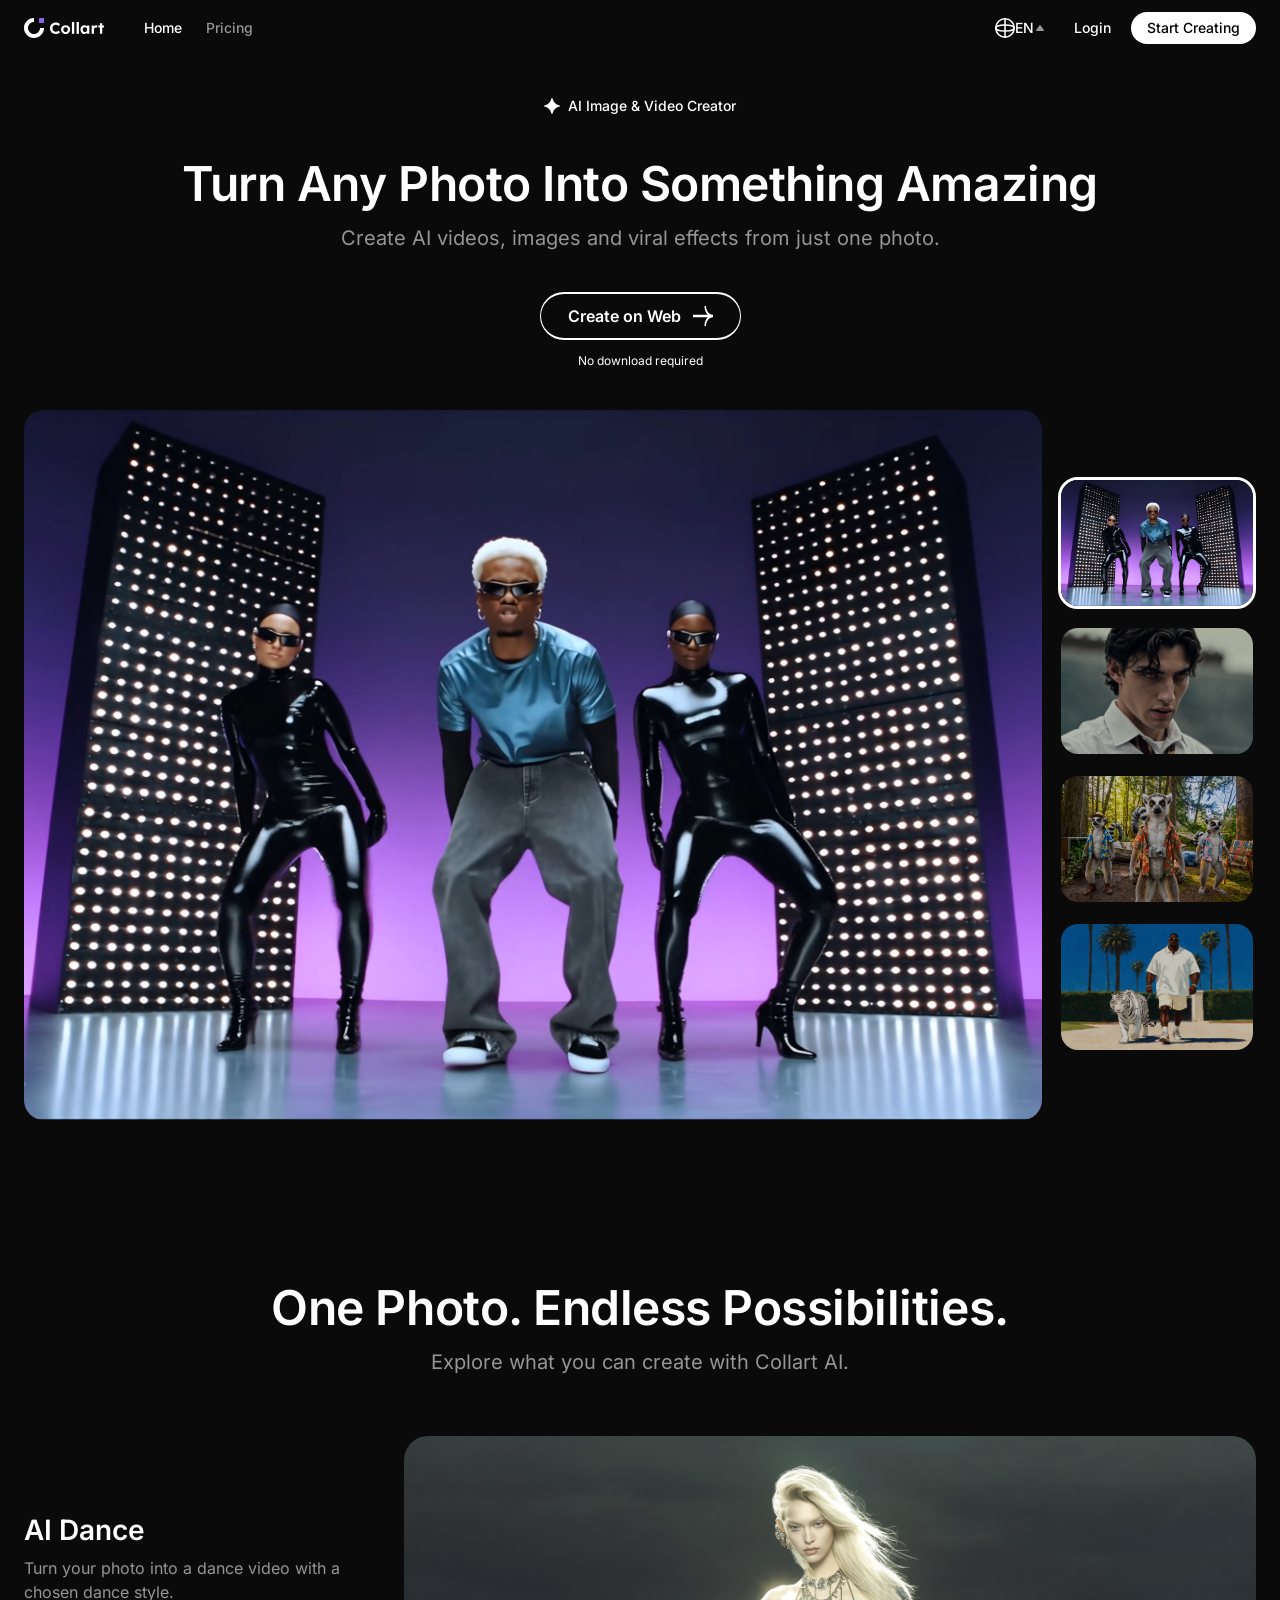
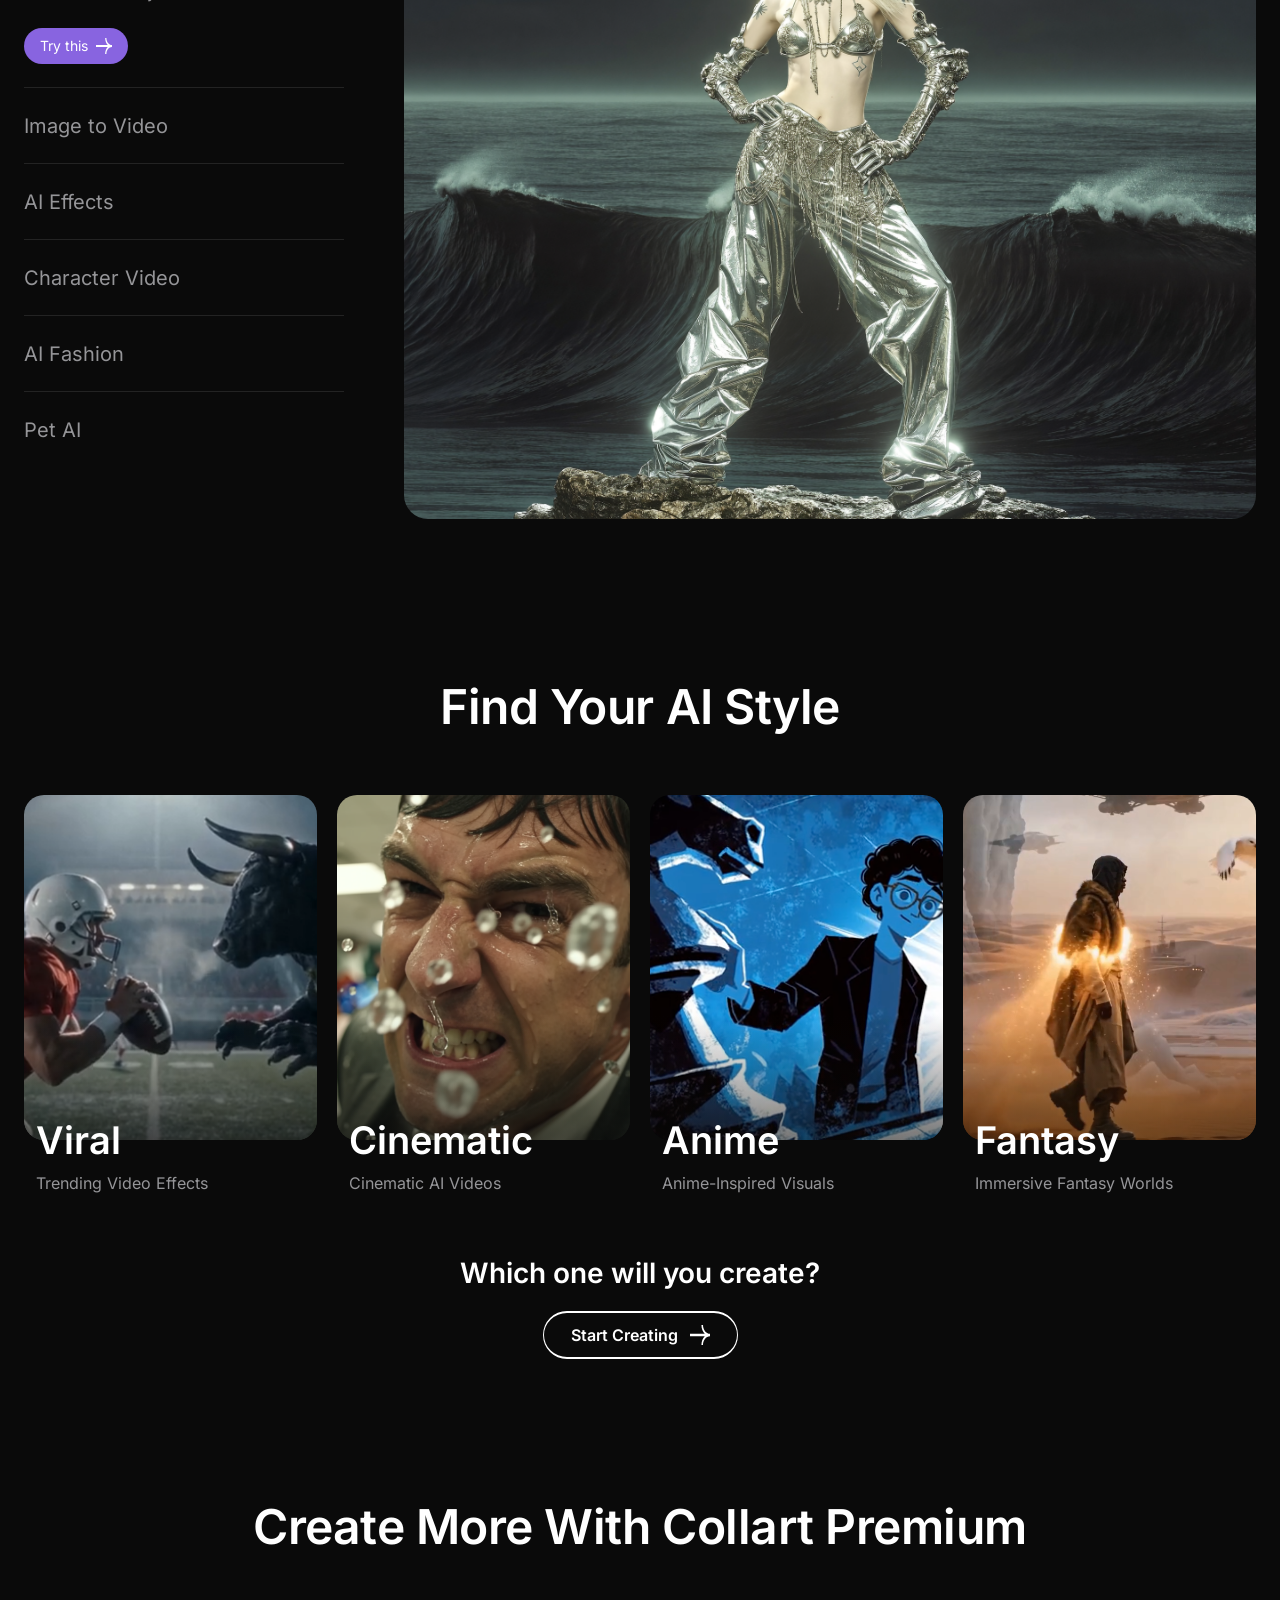
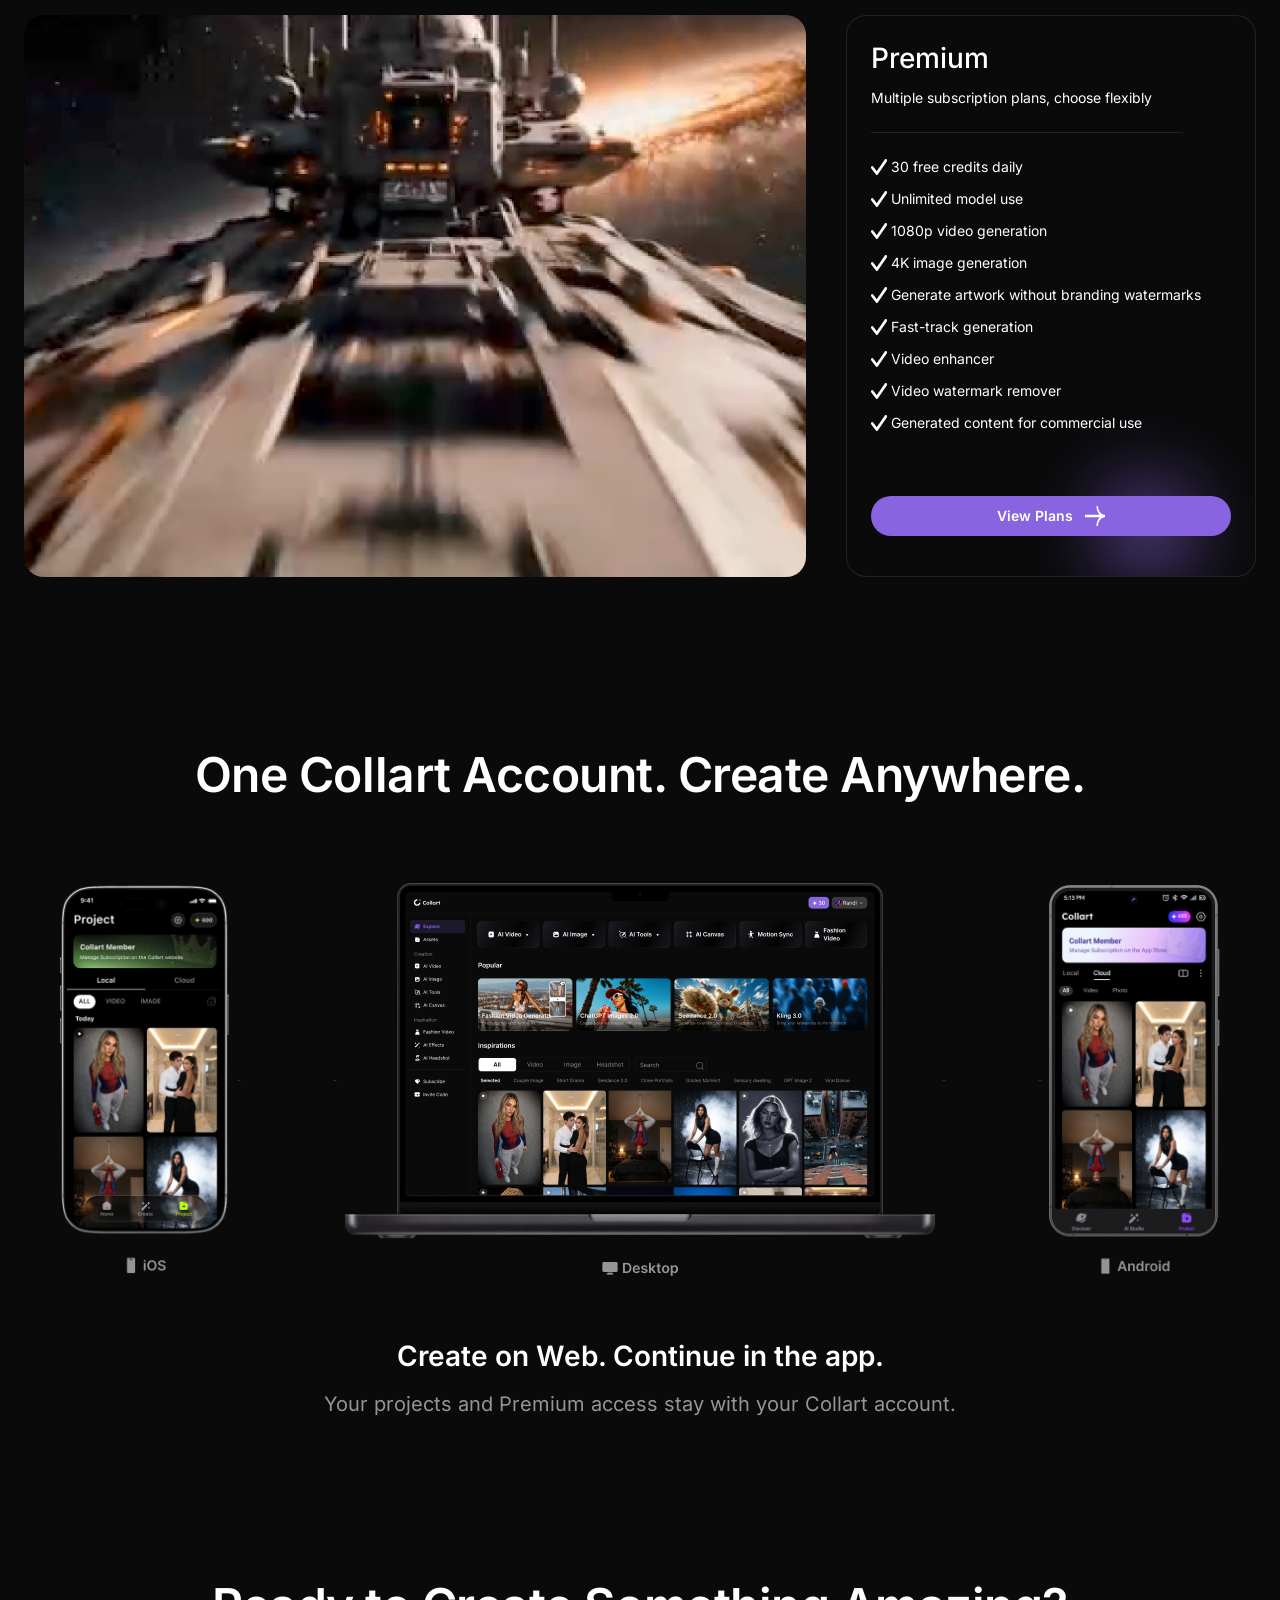
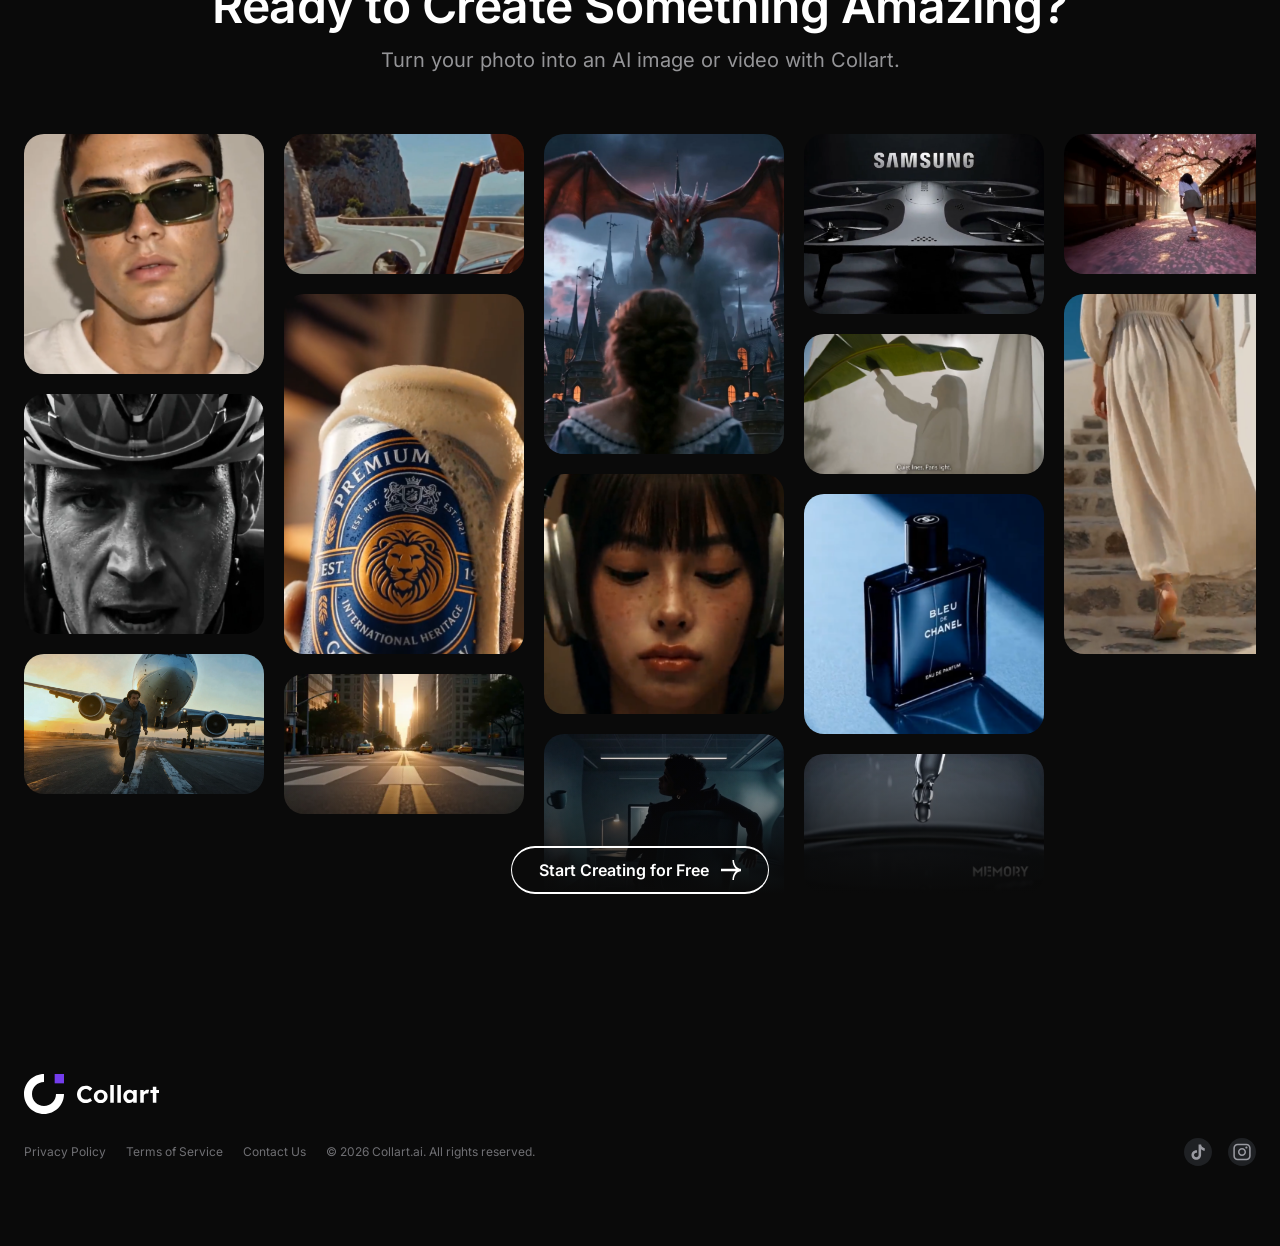
==== index.html @ 0c39f79f "Publish Collart web preview" ====
<!doctype html>
<html lang="en">
  <head>
    <meta charset="UTF-8" />
    <meta name="viewport" content="width=device-width, initial-scale=1.0" />
    <meta
      name="description"
      content="Create AI videos, images and viral effects from one photo with Collart."
    />
    <meta name="theme-color" content="#0a0a0a" />
    <title>Collart — AI Image & Video Creator</title>
    <script type="module" crossorigin src="./assets/index-8DabF6JY.js"></script>
    <link rel="stylesheet" crossorigin href="./assets/index-DCYW55Ms.css">
  </head>
  <body>
    <div id="root"></div>
  </body>
</html>
---- assets/index-DCYW55Ms.css ----
@font-face{font-family:Inter;font-style:normal;font-display:swap;font-weight:400;src:url(./inter-cyrillic-ext-400-normal-BQZuk6qB.woff2)format("woff2"),url(./inter-cyrillic-ext-400-normal-DQukG94-.woff)format("woff");unicode-range:U+460-52F,U+1C80-1C8A,U+20B4,U+2DE0-2DFF,U+A640-A69F,U+FE2E-FE2F}@font-face{font-family:Inter;font-style:normal;font-display:swap;font-weight:400;src:url(./inter-cyrillic-400-normal-obahsSVq.woff2)format("woff2"),url(./inter-cyrillic-400-normal-HOLc17fK.woff)format("woff");unicode-range:U+301,U+400-45F,U+490-491,U+4B0-4B1,U+2116}@font-face{font-family:Inter;font-style:normal;font-display:swap;font-weight:400;src:url(./inter-greek-ext-400-normal-DGGRlc-M.woff2)format("woff2"),url(./inter-greek-ext-400-normal-KugGGMne.woff)format("woff");unicode-range:U+1F??}@font-face{font-family:Inter;font-style:normal;font-display:swap;font-weight:400;src:url(./inter-greek-400-normal-B4URO6DV.woff2)format("woff2"),url(./inter-greek-400-normal-q2sYcFCs.woff)format("woff");unicode-range:U+370-377,U+37A-37F,U+384-38A,U+38C,U+38E-3A1,U+3A3-3FF}@font-face{font-family:Inter;font-style:normal;font-display:swap;font-weight:400;src:url(./inter-vietnamese-400-normal-DMkecbls.woff2)format("woff2"),url(./inter-vietnamese-400-normal-Bbgyi5SW.woff)format("woff");unicode-range:U+102-103,U+110-111,U+128-129,U+168-169,U+1A0-1A1,U+1AF-1B0,U+300-301,U+303-304,U+308-309,U+323,U+329,U+1EA0-1EF9,U+20AB}@font-face{font-family:Inter;font-style:normal;font-display:swap;font-weight:400;src:url(./inter-latin-ext-400-normal-C1nco2VV.woff2)format("woff2"),url(./inter-latin-ext-400-normal-77YHD8bZ.woff)format("woff");unicode-range:U+100-2BA,U+2BD-2C5,U+2C7-2CC,U+2CE-2D7,U+2DD-2FF,U+304,U+308,U+329,U+1D00-1DBF,U+1E00-1E9F,U+1EF2-1EFF,U+2020,U+20A0-20AB,U+20AD-20C0,U+2113,U+2C60-2C7F,U+A720-A7FF}@font-face{font-family:Inter;font-style:normal;font-display:swap;font-weight:400;src:url(./inter-latin-400-normal-C38fXH4l.woff2)format("woff2"),url(./inter-latin-400-normal-CyCys3Eg.woff)format("woff");unicode-range:U+??,U+131,U+152-153,U+2BB-2BC,U+2C6,U+2DA,U+2DC,U+304,U+308,U+329,U+2000-206F,U+20AC,U+2122,U+2191,U+2193,U+2212,U+2215,U+FEFF,U+FFFD}@font-face{font-family:Inter;font-style:normal;font-display:swap;font-weight:500;src:url(./inter-cyrillic-ext-500-normal-B0yAr1jD.woff2)format("woff2"),url(./inter-cyrillic-ext-500-normal-BmqWE9Dz.woff)format("woff");unicode-range:U+460-52F,U+1C80-1C8A,U+20B4,U+2DE0-2DFF,U+A640-A69F,U+FE2E-FE2F}@font-face{font-family:Inter;font-style:normal;font-display:swap;font-weight:500;src:url(./inter-cyrillic-500-normal-BasfLYem.woff2)format("woff2"),url(./inter-cyrillic-500-normal-CxZf_p3X.woff)format("woff");unicode-range:U+301,U+400-45F,U+490-491,U+4B0-4B1,U+2116}@font-face{font-family:Inter;font-style:normal;font-display:swap;font-weight:500;src:url(./inter-greek-ext-500-normal-C4iEst2y.woff2)format("woff2"),url(./inter-greek-ext-500-normal-2j5mBUwD.woff)format("woff");unicode-range:U+1F??}@font-face{font-family:Inter;font-style:normal;font-display:swap;font-weight:500;src:url(./inter-greek-500-normal-BIZE56-Y.woff2)format("woff2"),url(./inter-greek-500-normal-Xzm54t5V.woff)format("woff");unicode-range:U+370-377,U+37A-37F,U+384-38A,U+38C,U+38E-3A1,U+3A3-3FF}@font-face{font-family:Inter;font-style:normal;font-display:swap;font-weight:500;src:url(./inter-vietnamese-500-normal-DOriooB6.woff2)format("woff2"),url(./inter-vietnamese-500-normal-mJboJaSs.woff)format("woff");unicode-range:U+102-103,U+110-111,U+128-129,U+168-169,U+1A0-1A1,U+1AF-1B0,U+300-301,U+303-304,U+308-309,U+323,U+329,U+1EA0-1EF9,U+20AB}@font-face{font-family:Inter;font-style:normal;font-display:swap;font-weight:500;src:url(./inter-latin-ext-500-normal-CV4jyFjo.woff2)format("woff2"),url(./inter-latin-ext-500-normal-BxGbmqWO.woff)format("woff");unicode-range:U+100-2BA,U+2BD-2C5,U+2C7-2CC,U+2CE-2D7,U+2DD-2FF,U+304,U+308,U+329,U+1D00-1DBF,U+1E00-1E9F,U+1EF2-1EFF,U+2020,U+20A0-20AB,U+20AD-20C0,U+2113,U+2C60-2C7F,U+A720-A7FF}@font-face{font-family:Inter;font-style:normal;font-display:swap;font-weight:500;src:url(./inter-latin-500-normal-Cerq10X2.woff2)format("woff2"),url(./inter-latin-500-normal-BL9OpVg8.woff)format("woff");unicode-range:U+??,U+131,U+152-153,U+2BB-2BC,U+2C6,U+2DA,U+2DC,U+304,U+308,U+329,U+2000-206F,U+20AC,U+2122,U+2191,U+2193,U+2212,U+2215,U+FEFF,U+FFFD}@font-face{font-family:Inter;font-style:normal;font-display:swap;font-weight:600;src:url(./inter-cyrillic-ext-600-normal-Dfes3d0z.woff2)format("woff2"),url(./inter-cyrillic-ext-600-normal-Bcila6Z-.woff)format("woff");unicode-range:U+460-52F,U+1C80-1C8A,U+20B4,U+2DE0-2DFF,U+A640-A69F,U+FE2E-FE2F}@font-face{font-family:Inter;font-style:normal;font-display:swap;font-weight:600;src:url(./inter-cyrillic-600-normal-CWCymEST.woff2)format("woff2"),url(./inter-cyrillic-600-normal-4D_pXhcN.woff)format("woff");unicode-range:U+301,U+400-45F,U+490-491,U+4B0-4B1,U+2116}@font-face{font-family:Inter;font-style:normal;font-display:swap;font-weight:600;src:url(./inter-greek-ext-600-normal-DRtmH8MT.woff2)format("woff2"),url(./inter-greek-ext-600-normal-B8X0CLgF.woff)format("woff");unicode-range:U+1F??}@font-face{font-family:Inter;font-style:normal;font-display:swap;font-weight:600;src:url(./inter-greek-600-normal-plRanbMR.woff2)format("woff2"),url(./inter-greek-600-normal-BZpKdvQh.woff)format("woff");unicode-range:U+370-377,U+37A-37F,U+384-38A,U+38C,U+38E-3A1,U+3A3-3FF}@font-face{font-family:Inter;font-style:normal;font-display:swap;font-weight:600;src:url(./inter-vietnamese-600-normal-Cc8MFFhd.woff2)format("woff2"),url(./inter-vietnamese-600-normal-BuLX-rYi.woff)format("woff");unicode-range:U+102-103,U+110-111,U+128-129,U+168-169,U+1A0-1A1,U+1AF-1B0,U+300-301,U+303-304,U+308-309,U+323,U+329,U+1EA0-1EF9,U+20AB}@font-face{font-family:Inter;font-style:normal;font-display:swap;font-weight:600;src:url(./inter-latin-ext-600-normal-D2bJ5OIk.woff2)format("woff2"),url(./inter-latin-ext-600-normal-CIVaiw4L.woff)format("woff");unicode-range:U+100-2BA,U+2BD-2C5,U+2C7-2CC,U+2CE-2D7,U+2DD-2FF,U+304,U+308,U+329,U+1D00-1DBF,U+1E00-1E9F,U+1EF2-1EFF,U+2020,U+20A0-20AB,U+20AD-20C0,U+2113,U+2C60-2C7F,U+A720-A7FF}@font-face{font-family:Inter;font-style:normal;font-display:swap;font-weight:600;src:url(./inter-latin-600-normal-LgqL8muc.woff2)format("woff2"),url(./inter-latin-600-normal-CiBQ2DWP.woff)format("woff");unicode-range:U+??,U+131,U+152-153,U+2BB-2BC,U+2C6,U+2DA,U+2DC,U+304,U+308,U+329,U+2000-206F,U+20AC,U+2122,U+2191,U+2193,U+2212,U+2215,U+FEFF,U+FFFD}:root{--lightningcss-light: ;--lightningcss-dark:initial;color-scheme:dark;font-synthesis:none;text-rendering:optimizelegibility;--page:#0a0a0a;--surface:#111214;--surface-raised:#1a1c1f;--text:#fff;--text-secondary:#f2f2f799;--text-tertiary:#ebebf54d;--separator:#ffffff1a;--brand:#8864e0;--content-wide:1280px;--content-copy:1120px;font-family:Inter,-apple-system,BlinkMacSystemFont,Segoe UI,sans-serif}*{box-sizing:border-box}html{scroll-behavior:smooth;background:var(--page)}body{background:var(--page);min-width:320px;min-height:100vh;color:var(--text);margin:0}button,a{font:inherit}button{color:inherit}a{color:inherit;text-decoration:none}img{max-width:100%;display:block}a:focus-visible,button:focus-visible{outline-offset:3px;outline:2px solid #bda9ff}.page-shell{background:var(--page);width:100%;overflow:hidden}.content-wide{width:min(var(--content-wide), calc(100% - 48px));margin-inline:auto}.site-header{z-index:20;background:var(--page);height:56px;position:relative}.site-header__inner{justify-content:space-between;align-items:center;width:min(1440px,100%);height:56px;margin-inline:auto;padding:0 24px;display:flex}.site-header__left,.site-header__actions,.desktop-nav,.brand,.language-button{align-items:center;display:flex}.site-header__left{gap:40px}.brand--header{gap:6px;width:80px;height:20px}.brand--header img:last-child{flex:0 0 54px}.desktop-nav{gap:24px}.desktop-nav a,.site-header__actions a,.language-button{font-size:14px;font-weight:500;line-height:20px}.desktop-nav a:not([aria-current=page]){color:var(--text-secondary)}.desktop-nav a,.login-link,.language-button{transition:color .16s}.desktop-nav a:hover,.login-link:hover,.language-button:hover{color:#c9baff}.site-header__actions{gap:20px;height:32px}.language-button{cursor:pointer;background:0 0;border:0;gap:0;min-width:59px;height:20px;padding:0}.language-button img:first-child{margin-right:0}.language-button img:last-child{object-fit:contain;width:8px;height:8px;margin-left:2px}.header-cta{color:#000;background:#fff;border-radius:999px;height:32px;padding:6px 16px;transition:transform .16s,background .16s}.header-cta:hover{background:#eee9ff;transform:translateY(-1px)}.menu-button,.mobile-nav{display:none}.hero-copy{width:min(var(--content-copy), calc(100% - 48px));text-align:center;flex-direction:column;align-items:center;min-height:274px;margin:40px auto 0;display:flex}.eyebrow{align-items:center;gap:8px;height:20px;margin:0;font-size:14px;font-weight:500;line-height:20px;display:flex}.hero-copy__heading{margin-top:40px}.hero-copy h1,.section-heading h2,.style-section>h2{letter-spacing:-.48px;margin:0;font-size:48px;font-weight:600;line-height:56px}.hero-copy__heading>p,.section-heading>p,.device-copy>p{color:var(--text-secondary);margin:12px 0 0;font-size:20px;font-weight:400;line-height:28px}.hero-copy>.cta{margin-top:40px}.no-download{color:var(--text);margin:12px 0 0;font-size:12px;line-height:18px}.cta{border:2px solid #fff;border-width:2px .5px;border-radius:999px;justify-content:center;align-items:center;gap:12px;min-height:48px;padding:10px 27px;font-size:16px;font-weight:600;line-height:24px;transition:background .16s,color .16s,transform .16s;display:inline-flex}.cta img{width:20px;height:20px;transform:rotate(180deg)}.cta:hover{color:#0a0a0a;background:#fff;transform:translateY(-1px)}.cta:hover img{filter:invert()}.cta--filled{background:var(--brand);border:0;width:100%;min-height:40px;padding:8px 16px;font-size:14px;line-height:20px}.cta--filled:hover{color:#fff;background:#9a7aeb}.cta--filled:hover img{filter:none}.hero-gallery-wrap{margin-top:40px}.hero-gallery{grid-template-columns:minmax(0,1066px) 198px;align-items:center;gap:16px;width:100%;height:710px;display:grid}.hero-gallery__main{background:var(--surface);border-radius:20px;height:710px;overflow:hidden}.hero-gallery__main img,.hero-gallery__thumbs img,.feature-showcase__media img,.style-card>img,.premium-media img,.creation-gallery__item{object-fit:cover;width:100%;height:100%}.hero-gallery__main img{animation:.32s media-fade}@keyframes media-fade{0%{opacity:.55;transform:scale(1.01)}to{opacity:1;transform:scale(1)}}.hero-gallery__thumbs{grid-template-rows:repeat(4,132px);gap:16px;height:576px;display:grid}.hero-gallery__thumbs button{cursor:pointer;opacity:.78;background:0 0;border:3px solid #0000;border-radius:20px;width:198px;height:132px;padding:0;transition:opacity .16s,border-color .16s,transform .16s;overflow:hidden}.hero-gallery__thumbs button:hover,.hero-gallery__thumbs button.is-selected{opacity:1}.hero-gallery__thumbs button.is-selected{border-color:#fff}.section-heading{width:min(var(--content-copy), calc(100% - 48px));text-align:center;margin-inline:auto}.possibilities>.section-heading{margin-top:160px}.feature-showcase{grid-template-columns:320px minmax(0,900px);align-items:center;gap:60px;height:683px;margin-top:60px;display:grid}.feature-showcase__nav{flex-direction:column;height:532px;display:flex}.feature-item{border-bottom:1px solid var(--separator);min-height:76px;padding:24px 0}.feature-item:first-child{padding-top:0}.feature-item:last-child{border-bottom:0}.feature-item>button,.feature-item__expanded>button{width:100%;color:var(--text-secondary);text-align:left;cursor:pointer;background:0 0;border:0;padding:0;font-size:20px;font-weight:400;line-height:28px}.feature-item--active{min-height:176px;padding-bottom:24px}.feature-item__expanded>button{color:var(--text);font-size:28px;font-weight:600;line-height:36px}.feature-item__expanded p{max-width:320px;color:var(--text-secondary);margin:8px 0 0;font-size:16px;line-height:24px}.try-button{background:var(--brand);border-radius:999px;align-items:center;gap:8px;width:fit-content;height:36px;margin-top:24px;padding:8px 16px;font-size:14px;line-height:20px;transition:background .16s,transform .16s;display:flex}.try-button:hover{background:#9a7aeb;transform:translateY(-1px)}.try-button img{width:16px;height:16px;transform:rotate(180deg)}.feature-showcase__media{background:var(--surface);border-radius:24px;width:100%;height:683px;overflow:hidden}.style-section{min-height:680px;margin-top:160px}.style-section>h2{text-align:center;height:56px}.style-grid{grid-template-columns:repeat(4,minmax(0,1fr));gap:20px;margin-top:60px;display:grid}.style-card{height:400px;margin:0;position:relative}.style-card>img{border-radius:20px;height:345px}.style-card:after{content:"";pointer-events:none;background:linear-gradient(#0000,#0a0a0a8c);border-radius:0 0 20px 20px;position:absolute;inset:220px 0 55px}.style-card__copy{z-index:1;height:78px;padding:0 12px;position:absolute;top:322px;left:0;right:0}.style-card h3{margin:0;font-size:38px;font-weight:600;line-height:46px}.style-card p{color:var(--text-secondary);margin:8px 0 0;font-size:16px;line-height:24px}.style-cta{flex-direction:column;align-items:center;height:104px;margin-top:60px;display:flex}.style-cta h3,.device-copy h3{margin:0;font-size:28px;font-weight:600;line-height:36px}.style-cta .cta{margin-top:20px}.premium-section>.section-heading{margin-top:140px}.premium-layout{grid-template-columns:minmax(0,830px) 410px;gap:40px;height:562px;margin-top:60px;display:grid}.premium-media{background:var(--surface);border-radius:20px;height:562px;overflow:hidden}.plan-card{border:.5px solid var(--separator);background:var(--page);border-radius:20px;flex-direction:column;justify-content:space-between;height:562px;padding:24px 24px 40px;display:flex;position:relative;overflow:hidden}.plan-card__content,.plan-card>.cta{z-index:1;position:relative}.plan-card__glow{object-fit:contain;opacity:.9;width:245px;height:245px;position:absolute;bottom:-75px;right:-15px}.plan-card h3{margin:0;font-size:28px;font-weight:500;line-height:36px}.plan-card p{margin:12px 0 0;font-size:14px;line-height:20px}.plan-card__divider{width:312px;height:1px;margin:24px 0}.plan-card ul{gap:12px;margin:0;padding:0;list-style:none;display:grid}.plan-card li{align-items:center;gap:4px;font-size:14px;line-height:20px;display:flex}.plan-card li img{flex:none;width:16px;height:16px}.device-section>.section-heading{margin-top:170px}.device-row{grid-template-columns:169px 116px 590px 114px 171px;align-items:center;width:1160px;height:395px;margin:80px auto 0;display:grid}.device{object-fit:contain;height:395px}.device--phone{width:171px}.device--desktop{width:590px}.device-link{justify-self:center;width:100px;height:1px}.device-copy{width:min(var(--content-copy), calc(100% - 48px));text-align:center;height:80px;margin:60px auto 0}.device-copy>p{margin-top:16px}.creation-section>.section-heading{margin-top:160px}.creation-gallery{grid-template-columns:repeat(5,240px);gap:20px;height:780px;margin-top:60px;display:grid;position:relative;overflow:hidden}.creation-gallery__column{flex-direction:column;gap:20px;display:flex}.creation-gallery__item{background:var(--surface);border-radius:20px;flex:none}.creation-gallery__fade{z-index:1;background:linear-gradient(to bottom, #0a0a0a00, var(--page) 87%);pointer-events:none;height:160px;position:absolute;inset:auto 0 0}.creation-gallery__cta{z-index:2;position:absolute;bottom:20px;left:50%;transform:translate(-50%)}.creation-gallery__cta .cta{white-space:nowrap}.site-footer{flex-direction:column;gap:24px;min-height:92px;margin-top:160px;margin-bottom:80px;display:flex}.brand--footer{gap:12.5px;width:135px;height:40px}.site-footer__bottom,.site-footer__links,.site-footer__socials{align-items:center;display:flex}.site-footer__bottom{justify-content:space-between;min-height:28px}.site-footer__links{color:#ebebf573;gap:20px;font-size:12px;line-height:16px}.site-footer__links a:hover{color:var(--text)}.site-footer__socials{gap:16px}.site-footer__socials a{border-radius:50%;width:28px;height:28px;transition:transform .16s}.site-footer__socials a:hover{transform:translateY(-2px)}@media (width<=1180px){.hero-copy h1,.section-heading h2,.style-section>h2{font-size:clamp(36px,4.2vw,48px);line-height:1.15}.hero-gallery{grid-template-columns:minmax(0,1fr) 160px;height:auto}.hero-gallery__main{aspect-ratio:1.5;height:auto}.hero-gallery__thumbs{grid-template-rows:repeat(4,auto);height:auto}.hero-gallery__thumbs button{aspect-ratio:1.5;border-radius:14px;width:100%;height:auto}.feature-showcase{grid-template-columns:280px minmax(0,1fr);gap:36px;height:auto}.feature-showcase__media{aspect-ratio:1.318;height:auto}.premium-layout{grid-template-columns:minmax(0,1.6fr) minmax(340px,.8fr);gap:24px;height:auto}.premium-media,.plan-card{height:562px}.device-row{grid-template-columns:145px 70px minmax(420px,1fr) 70px 147px;width:min(1000px,100% - 48px);height:auto}.device{width:100%;height:auto}.creation-gallery{grid-template-columns:repeat(5,minmax(0,1fr));gap:14px;height:min(68vw,780px)}.creation-gallery__column{gap:14px}.creation-gallery__item{aspect-ratio:1;border-radius:14px;height:auto!important}}@media (width<=760px){.content-wide,.section-heading,.hero-copy,.device-copy{width:min(100% - 32px,560px)}.site-header__inner{padding:0 16px}.desktop-nav,.site-header__actions{display:none}.menu-button{border:1px solid var(--separator);cursor:pointer;background:0 0;border-radius:999px;height:32px;padding:6px 12px;font-size:13px;display:block}.mobile-nav{z-index:10;border:1px solid var(--separator);opacity:0;pointer-events:none;background:#1a1c1ffa;border-radius:16px;gap:4px;padding:12px;transition:opacity .16s,transform .16s;display:grid;position:absolute;top:56px;left:12px;right:12px;transform:translateY(-12px)}.mobile-nav--open{opacity:1;pointer-events:auto;transform:translateY(0)}.mobile-nav a{border-radius:10px;padding:12px}.mobile-nav a:hover{background:#8864e02e}.hero-copy{min-height:auto;margin-top:48px}.hero-copy__heading{margin-top:28px}.hero-copy h1,.section-heading h2,.style-section>h2{letter-spacing:-.36px;font-size:36px;line-height:42px}.hero-copy__heading>p,.section-heading>p,.device-copy>p{font-size:17px;line-height:26px}.hero-copy>.cta{margin-top:28px}.hero-gallery-wrap{margin-top:40px}.hero-gallery{display:block}.hero-gallery__main{aspect-ratio:1;border-radius:16px}.hero-gallery__thumbs{grid-template-columns:repeat(4,1fr);gap:8px;margin-top:12px;display:grid}.hero-gallery__thumbs button{border-width:2px;border-radius:10px}.possibilities>.section-heading,.style-section,.premium-section>.section-heading,.device-section>.section-heading,.creation-section>.section-heading,.site-footer{margin-top:104px}.feature-showcase{flex-direction:column-reverse;gap:28px;margin-top:44px;display:flex}.feature-showcase__media{border-radius:18px;width:100%}.feature-showcase__nav{width:100%;height:auto}.feature-item,.feature-item--active,.style-section{min-height:auto}.style-section>h2{height:auto}.style-grid{grid-template-columns:repeat(2,minmax(0,1fr));gap:16px;margin-top:44px}.style-card{height:300px}.style-card>img{border-radius:16px;height:250px}.style-card:after{inset:145px 0 50px}.style-card__copy{height:78px;padding:0 8px;top:222px}.style-card h3{font-size:25px;line-height:34px}.style-card p{margin-top:2px;font-size:13px;line-height:18px}.style-cta{height:auto;margin-top:48px}.style-cta h3,.device-copy h3{text-align:center;font-size:24px;line-height:32px}.premium-layout{flex-direction:column;height:auto;margin-top:44px;display:flex}.premium-media{aspect-ratio:1.48;border-radius:16px;height:auto}.plan-card{width:100%;height:auto;min-height:562px}.device-row{grid-template-columns:1fr 1.5fr 1fr;align-items:end;gap:14px;width:min(100% - 32px,560px);margin-top:48px;display:grid}.device-link{display:none}.device-copy{height:auto;margin-top:48px}.creation-gallery{grid-template-columns:repeat(2,minmax(0,1fr));gap:10px;height:740px;margin-top:44px}.creation-gallery__column{display:contents}.creation-gallery__item{aspect-ratio:auto;border-radius:12px;height:180px!important}.creation-gallery__item:nth-of-type(3n+2){height:250px!important}.creation-gallery__fade{height:190px}.site-footer{gap:28px;margin-bottom:40px}.site-footer__bottom{align-items:flex-start;gap:28px}.site-footer__links{flex-wrap:wrap;gap:12px 18px}}@media (width<=460px){.hero-copy h1,.section-heading h2,.style-section>h2{font-size:32px;line-height:38px}.style-grid{grid-template-columns:1fr}.style-card{height:400px}.style-card>img{height:345px}.style-card:after{inset:220px 0 55px}.style-card__copy{top:322px}.style-card h3{font-size:34px;line-height:42px}.style-card p{font-size:15px;line-height:22px}.device-row{grid-template-columns:1fr;justify-items:center;gap:28px}.device--phone{width:171px}.device--desktop{grid-row:1;width:min(100%,590px)}.site-footer__bottom{flex-direction:column}}@media (prefers-reduced-motion:reduce){html{scroll-behavior:auto}*,:before,:after{transition-duration:.01ms!important;animation-duration:.01ms!important;animation-iteration-count:1!important}}
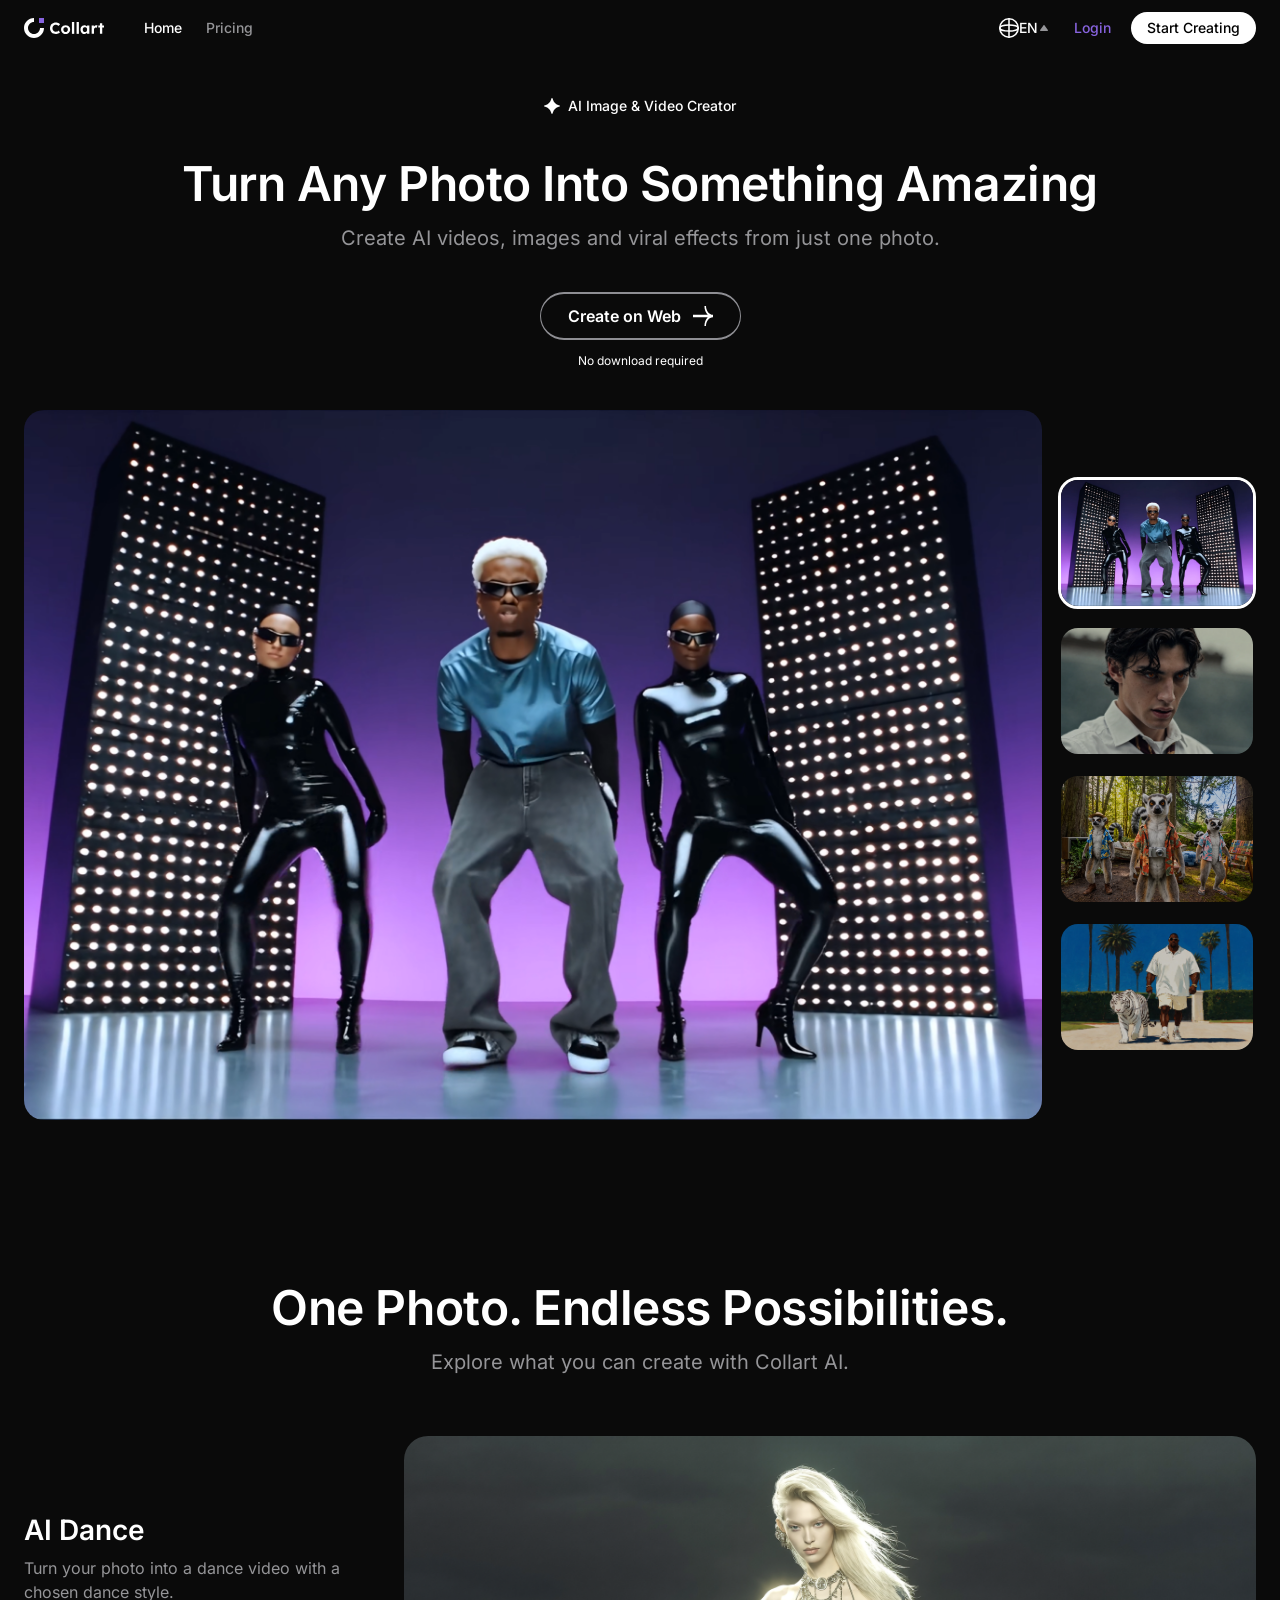
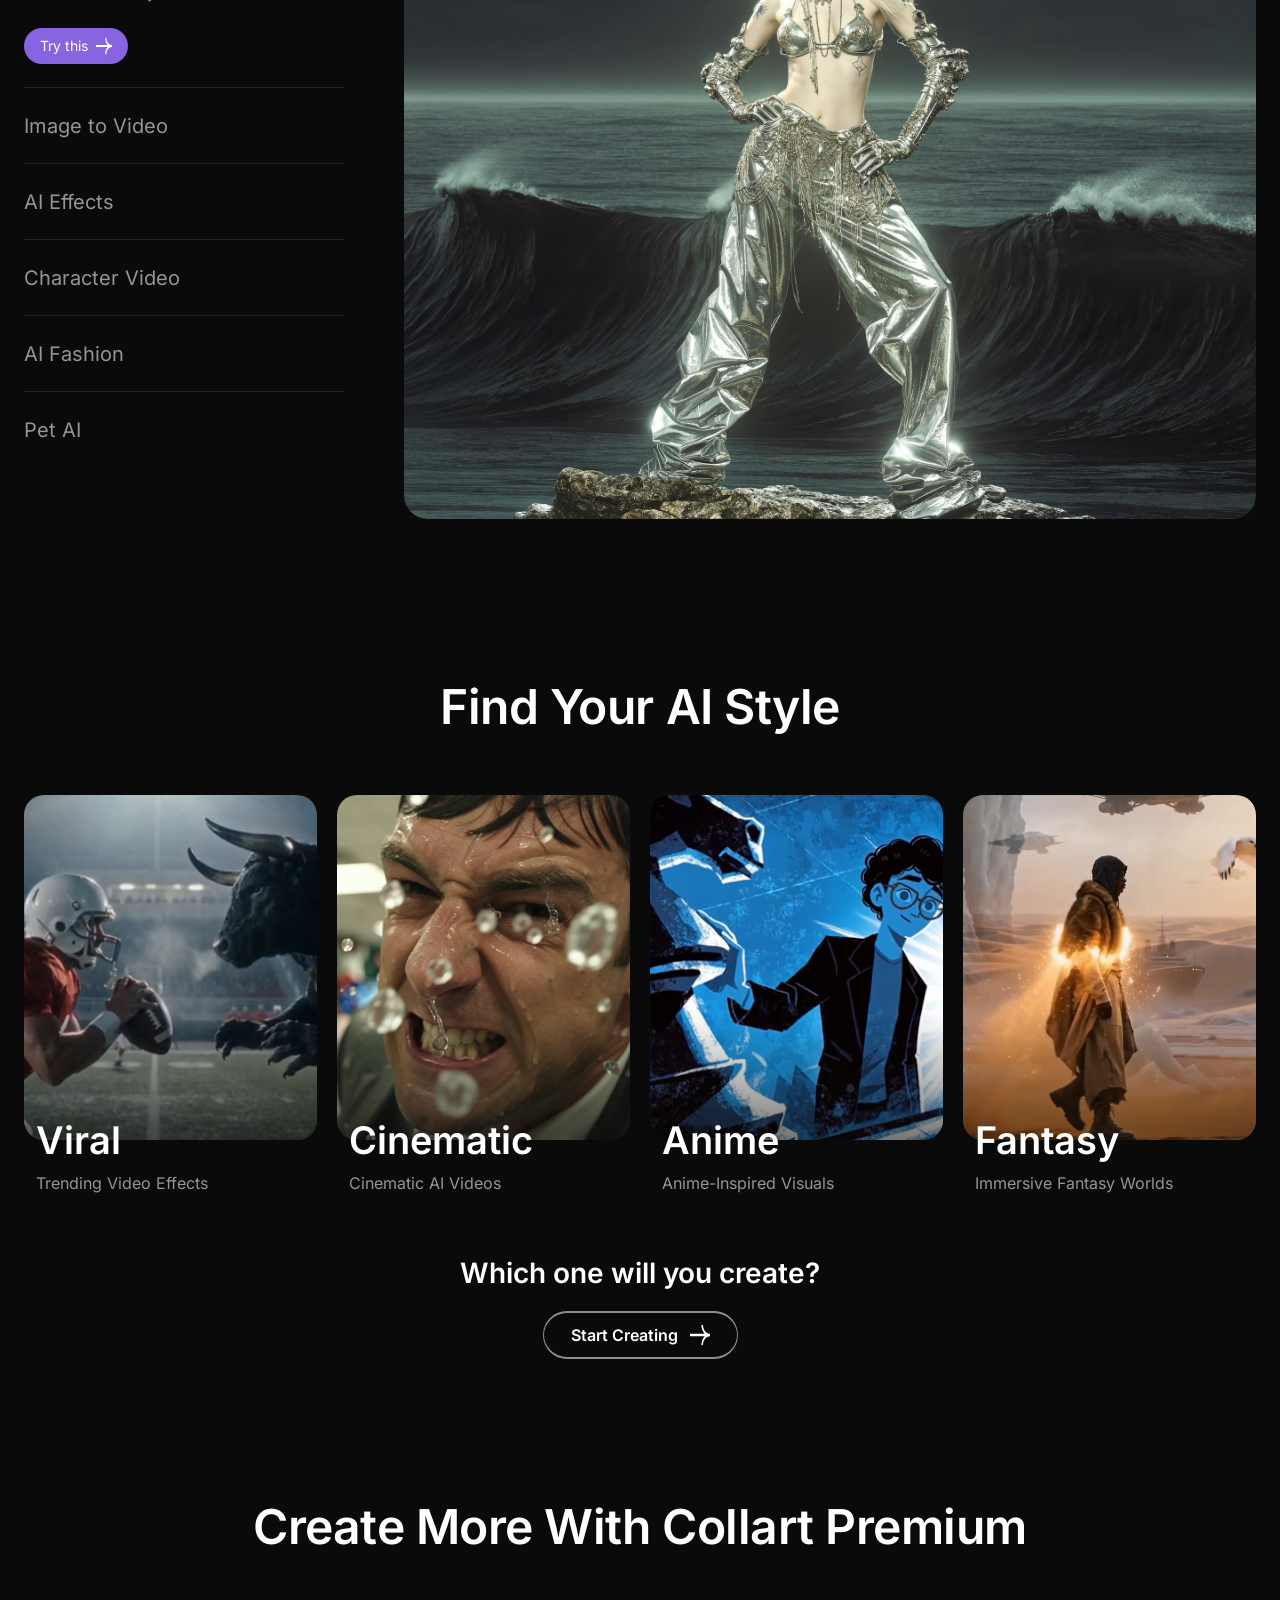
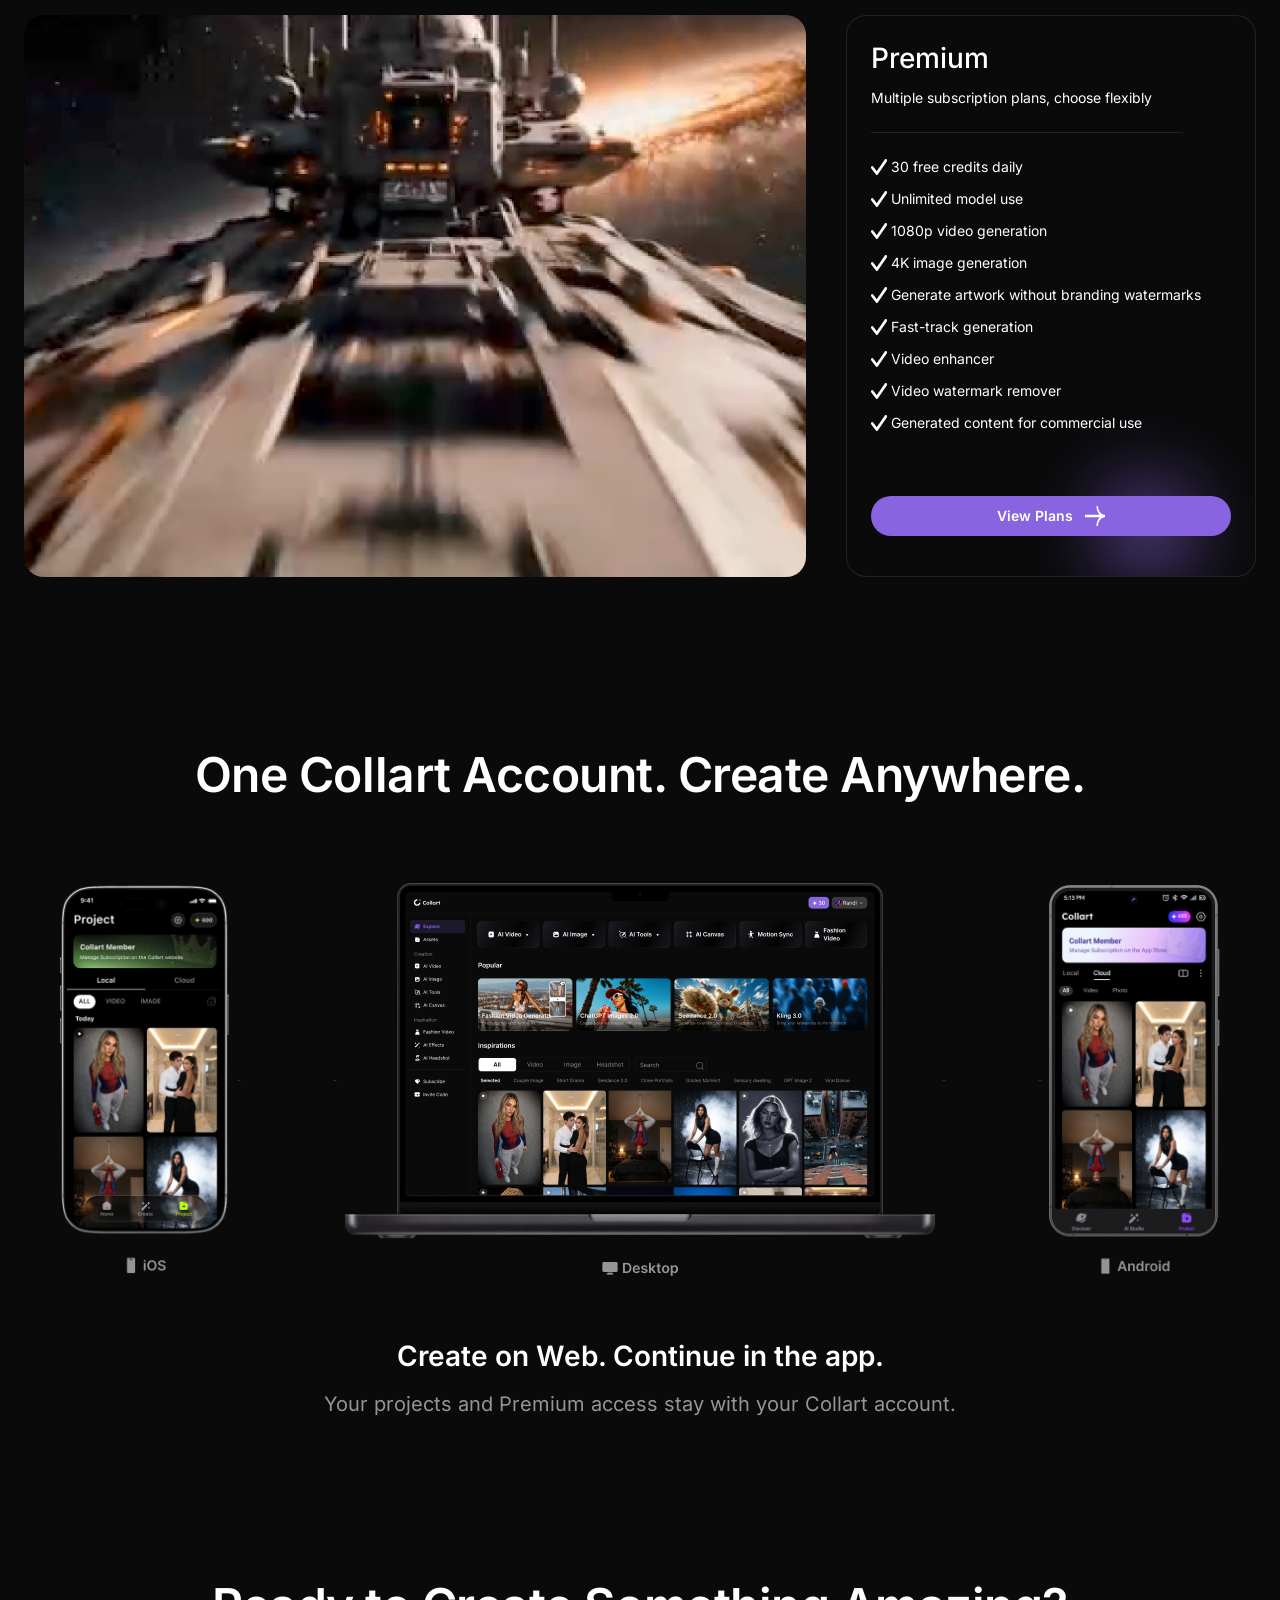
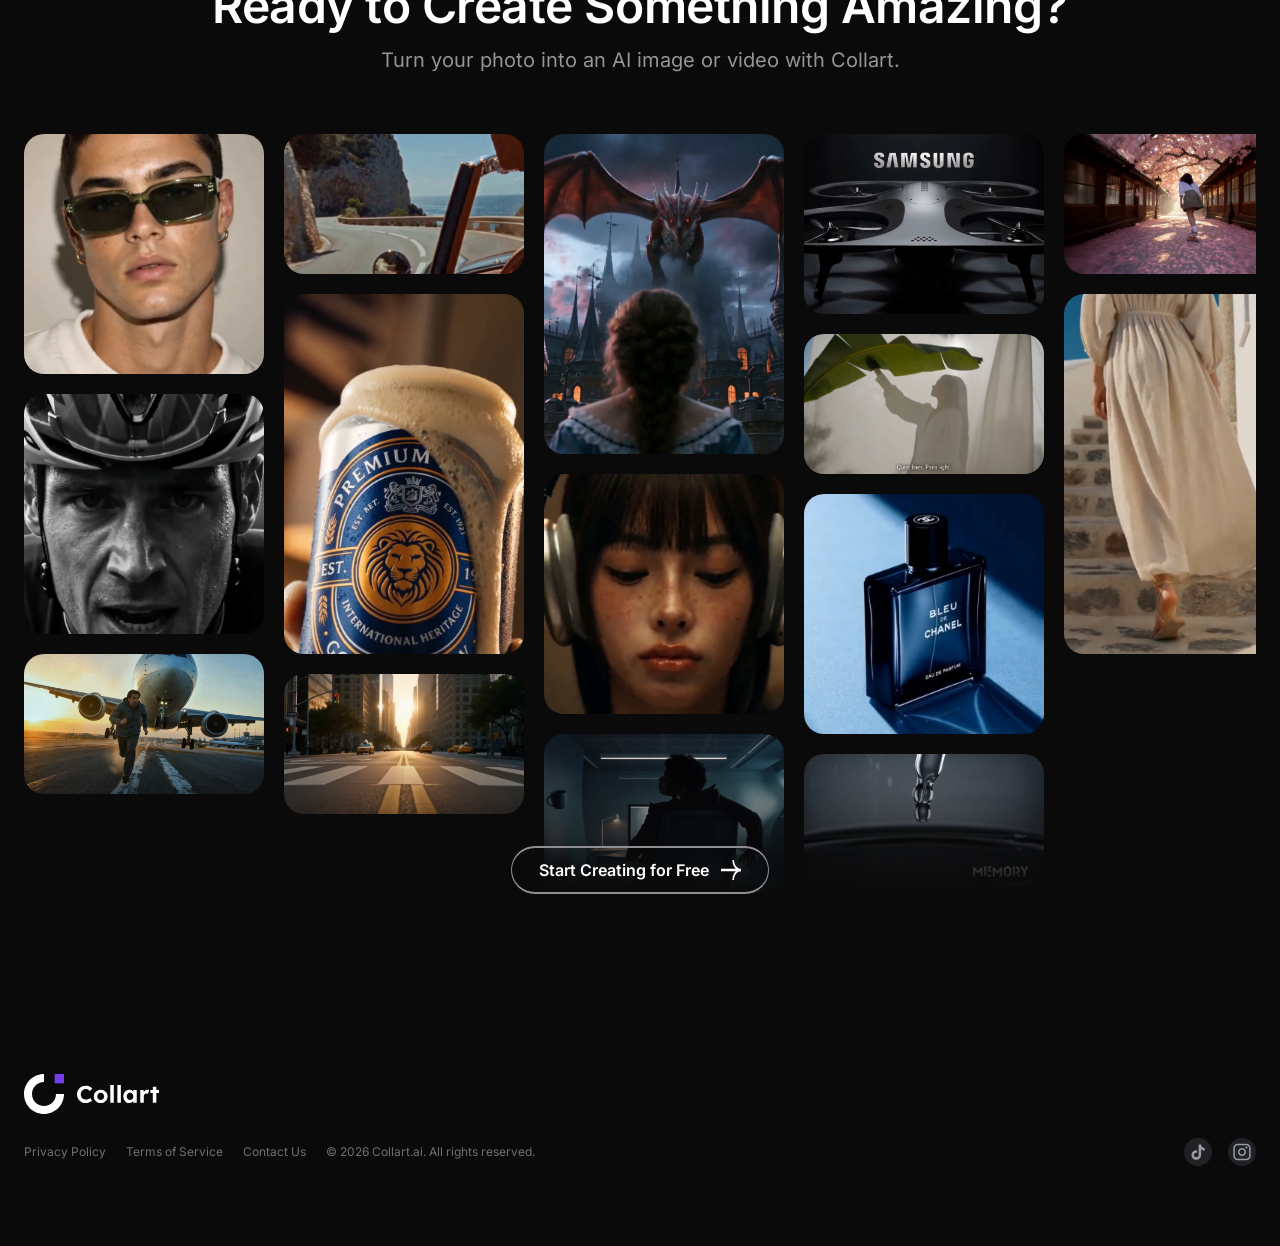
==== commit 3aaf3278: "Align button semantic states" ====
--- a/index.html
+++ b/index.html
@@ -9,8 +9,8 @@
     />
     <meta name="theme-color" content="#0a0a0a" />
     <title>Collart — AI Image & Video Creator</title>
-    <script type="module" crossorigin src="./assets/index-8DabF6JY.js"></script>
-    <link rel="stylesheet" crossorigin href="./assets/index-DCYW55Ms.css">
+    <script type="module" crossorigin src="./assets/index-DIaBV4Ns.js"></script>
+    <link rel="stylesheet" crossorigin href="./assets/index-DxM09QE4.css">
   </head>
   <body>
     <div id="root"></div>
--- a/assets/index-DxM09QE4.css
+++ b/assets/index-DxM09QE4.css
@@ -0,0 +1 @@
+@font-face{font-family:Inter;font-style:normal;font-display:swap;font-weight:400;src:url(./inter-cyrillic-ext-400-normal-BQZuk6qB.woff2)format("woff2"),url(./inter-cyrillic-ext-400-normal-DQukG94-.woff)format("woff");unicode-range:U+460-52F,U+1C80-1C8A,U+20B4,U+2DE0-2DFF,U+A640-A69F,U+FE2E-FE2F}@font-face{font-family:Inter;font-style:normal;font-display:swap;font-weight:400;src:url(./inter-cyrillic-400-normal-obahsSVq.woff2)format("woff2"),url(./inter-cyrillic-400-normal-HOLc17fK.woff)format("woff");unicode-range:U+301,U+400-45F,U+490-491,U+4B0-4B1,U+2116}@font-face{font-family:Inter;font-style:normal;font-display:swap;font-weight:400;src:url(./inter-greek-ext-400-normal-DGGRlc-M.woff2)format("woff2"),url(./inter-greek-ext-400-normal-KugGGMne.woff)format("woff");unicode-range:U+1F??}@font-face{font-family:Inter;font-style:normal;font-display:swap;font-weight:400;src:url(./inter-greek-400-normal-B4URO6DV.woff2)format("woff2"),url(./inter-greek-400-normal-q2sYcFCs.woff)format("woff");unicode-range:U+370-377,U+37A-37F,U+384-38A,U+38C,U+38E-3A1,U+3A3-3FF}@font-face{font-family:Inter;font-style:normal;font-display:swap;font-weight:400;src:url(./inter-vietnamese-400-normal-DMkecbls.woff2)format("woff2"),url(./inter-vietnamese-400-normal-Bbgyi5SW.woff)format("woff");unicode-range:U+102-103,U+110-111,U+128-129,U+168-169,U+1A0-1A1,U+1AF-1B0,U+300-301,U+303-304,U+308-309,U+323,U+329,U+1EA0-1EF9,U+20AB}@font-face{font-family:Inter;font-style:normal;font-display:swap;font-weight:400;src:url(./inter-latin-ext-400-normal-C1nco2VV.woff2)format("woff2"),url(./inter-latin-ext-400-normal-77YHD8bZ.woff)format("woff");unicode-range:U+100-2BA,U+2BD-2C5,U+2C7-2CC,U+2CE-2D7,U+2DD-2FF,U+304,U+308,U+329,U+1D00-1DBF,U+1E00-1E9F,U+1EF2-1EFF,U+2020,U+20A0-20AB,U+20AD-20C0,U+2113,U+2C60-2C7F,U+A720-A7FF}@font-face{font-family:Inter;font-style:normal;font-display:swap;font-weight:400;src:url(./inter-latin-400-normal-C38fXH4l.woff2)format("woff2"),url(./inter-latin-400-normal-CyCys3Eg.woff)format("woff");unicode-range:U+??,U+131,U+152-153,U+2BB-2BC,U+2C6,U+2DA,U+2DC,U+304,U+308,U+329,U+2000-206F,U+20AC,U+2122,U+2191,U+2193,U+2212,U+2215,U+FEFF,U+FFFD}@font-face{font-family:Inter;font-style:normal;font-display:swap;font-weight:500;src:url(./inter-cyrillic-ext-500-normal-B0yAr1jD.woff2)format("woff2"),url(./inter-cyrillic-ext-500-normal-BmqWE9Dz.woff)format("woff");unicode-range:U+460-52F,U+1C80-1C8A,U+20B4,U+2DE0-2DFF,U+A640-A69F,U+FE2E-FE2F}@font-face{font-family:Inter;font-style:normal;font-display:swap;font-weight:500;src:url(./inter-cyrillic-500-normal-BasfLYem.woff2)format("woff2"),url(./inter-cyrillic-500-normal-CxZf_p3X.woff)format("woff");unicode-range:U+301,U+400-45F,U+490-491,U+4B0-4B1,U+2116}@font-face{font-family:Inter;font-style:normal;font-display:swap;font-weight:500;src:url(./inter-greek-ext-500-normal-C4iEst2y.woff2)format("woff2"),url(./inter-greek-ext-500-normal-2j5mBUwD.woff)format("woff");unicode-range:U+1F??}@font-face{font-family:Inter;font-style:normal;font-display:swap;font-weight:500;src:url(./inter-greek-500-normal-BIZE56-Y.woff2)format("woff2"),url(./inter-greek-500-normal-Xzm54t5V.woff)format("woff");unicode-range:U+370-377,U+37A-37F,U+384-38A,U+38C,U+38E-3A1,U+3A3-3FF}@font-face{font-family:Inter;font-style:normal;font-display:swap;font-weight:500;src:url(./inter-vietnamese-500-normal-DOriooB6.woff2)format("woff2"),url(./inter-vietnamese-500-normal-mJboJaSs.woff)format("woff");unicode-range:U+102-103,U+110-111,U+128-129,U+168-169,U+1A0-1A1,U+1AF-1B0,U+300-301,U+303-304,U+308-309,U+323,U+329,U+1EA0-1EF9,U+20AB}@font-face{font-family:Inter;font-style:normal;font-display:swap;font-weight:500;src:url(./inter-latin-ext-500-normal-CV4jyFjo.woff2)format("woff2"),url(./inter-latin-ext-500-normal-BxGbmqWO.woff)format("woff");unicode-range:U+100-2BA,U+2BD-2C5,U+2C7-2CC,U+2CE-2D7,U+2DD-2FF,U+304,U+308,U+329,U+1D00-1DBF,U+1E00-1E9F,U+1EF2-1EFF,U+2020,U+20A0-20AB,U+20AD-20C0,U+2113,U+2C60-2C7F,U+A720-A7FF}@font-face{font-family:Inter;font-style:normal;font-display:swap;font-weight:500;src:url(./inter-latin-500-normal-Cerq10X2.woff2)format("woff2"),url(./inter-latin-500-normal-BL9OpVg8.woff)format("woff");unicode-range:U+??,U+131,U+152-153,U+2BB-2BC,U+2C6,U+2DA,U+2DC,U+304,U+308,U+329,U+2000-206F,U+20AC,U+2122,U+2191,U+2193,U+2212,U+2215,U+FEFF,U+FFFD}@font-face{font-family:Inter;font-style:normal;font-display:swap;font-weight:600;src:url(./inter-cyrillic-ext-600-normal-Dfes3d0z.woff2)format("woff2"),url(./inter-cyrillic-ext-600-normal-Bcila6Z-.woff)format("woff");unicode-range:U+460-52F,U+1C80-1C8A,U+20B4,U+2DE0-2DFF,U+A640-A69F,U+FE2E-FE2F}@font-face{font-family:Inter;font-style:normal;font-display:swap;font-weight:600;src:url(./inter-cyrillic-600-normal-CWCymEST.woff2)format("woff2"),url(./inter-cyrillic-600-normal-4D_pXhcN.woff)format("woff");unicode-range:U+301,U+400-45F,U+490-491,U+4B0-4B1,U+2116}@font-face{font-family:Inter;font-style:normal;font-display:swap;font-weight:600;src:url(./inter-greek-ext-600-normal-DRtmH8MT.woff2)format("woff2"),url(./inter-greek-ext-600-normal-B8X0CLgF.woff)format("woff");unicode-range:U+1F??}@font-face{font-family:Inter;font-style:normal;font-display:swap;font-weight:600;src:url(./inter-greek-600-normal-plRanbMR.woff2)format("woff2"),url(./inter-greek-600-normal-BZpKdvQh.woff)format("woff");unicode-range:U+370-377,U+37A-37F,U+384-38A,U+38C,U+38E-3A1,U+3A3-3FF}@font-face{font-family:Inter;font-style:normal;font-display:swap;font-weight:600;src:url(./inter-vietnamese-600-normal-Cc8MFFhd.woff2)format("woff2"),url(./inter-vietnamese-600-normal-BuLX-rYi.woff)format("woff");unicode-range:U+102-103,U+110-111,U+128-129,U+168-169,U+1A0-1A1,U+1AF-1B0,U+300-301,U+303-304,U+308-309,U+323,U+329,U+1EA0-1EF9,U+20AB}@font-face{font-family:Inter;font-style:normal;font-display:swap;font-weight:600;src:url(./inter-latin-ext-600-normal-D2bJ5OIk.woff2)format("woff2"),url(./inter-latin-ext-600-normal-CIVaiw4L.woff)format("woff");unicode-range:U+100-2BA,U+2BD-2C5,U+2C7-2CC,U+2CE-2D7,U+2DD-2FF,U+304,U+308,U+329,U+1D00-1DBF,U+1E00-1E9F,U+1EF2-1EFF,U+2020,U+20A0-20AB,U+20AD-20C0,U+2113,U+2C60-2C7F,U+A720-A7FF}@font-face{font-family:Inter;font-style:normal;font-display:swap;font-weight:600;src:url(./inter-latin-600-normal-LgqL8muc.woff2)format("woff2"),url(./inter-latin-600-normal-CiBQ2DWP.woff)format("woff");unicode-range:U+??,U+131,U+152-153,U+2BB-2BC,U+2C6,U+2DA,U+2DC,U+304,U+308,U+329,U+2000-206F,U+20AC,U+2122,U+2191,U+2193,U+2212,U+2215,U+FEFF,U+FFFD}:root{--lightningcss-light: ;--lightningcss-dark:initial;color-scheme:dark;font-synthesis:none;text-rendering:optimizelegibility;--page:#0a0a0a;--surface:#111214;--surface-raised:#1a1c1f;--text:#fff;--text-secondary:#f2f2f799;--text-tertiary:#ebebf54d;--separator:#ffffff1a;--color-semantic-foreground-primary:#fff;--color-semantic-foreground-tertiary:#f2f2f74d;--color-semantic-button-primary-default:#8864e0;--color-semantic-button-primary-hover:#9d79f7;--color-semantic-button-primary-active:#7d58d2;--color-semantic-button-primary-disabled:#4f2a9e;--color-semantic-button-default-default:#3a3a3c;--color-semantic-button-default-hover:#48484a;--color-semantic-button-default-active:#2c2c2e;--color-semantic-button-default-disabled:#3a3a3c;--color-semantic-button-dashed-default:#8e8e93;--color-semantic-button-dashed-hover:#9d79f7;--color-semantic-button-dashed-active:#7d58d2;--color-semantic-button-dashed-disabled:#8e8e93;--color-semantic-button-text-default:transparent;--color-semantic-button-text-hover:#2c2c2e;--color-semantic-button-text-active:#3a3a3c;--color-semantic-button-link-default:#8864e0;--color-semantic-button-link-hover:#9d79f7;--color-semantic-button-link-active:#7d58d2;--color-semantic-button-link-disabled:#f2f2f74d;--brand:var(--color-semantic-button-primary-default);--content-wide:1280px;--content-copy:1120px;font-family:Inter,-apple-system,BlinkMacSystemFont,Segoe UI,sans-serif}*{box-sizing:border-box}html{scroll-behavior:smooth;background:var(--page)}body{background:var(--page);min-width:320px;min-height:100vh;color:var(--text);margin:0}button,a{font:inherit}button{color:inherit}a{color:inherit;text-decoration:none}img{max-width:100%;display:block}a:focus-visible,button:focus-visible{outline:2px solid var(--color-semantic-button-primary-hover);outline-offset:3px}button:disabled,a[aria-disabled=true]{cursor:not-allowed}a[aria-disabled=true]{pointer-events:none}.page-shell{background:var(--page);width:100%;overflow:hidden}.content-wide{width:min(var(--content-wide), calc(100% - 48px));margin-inline:auto}.site-header{z-index:20;background:var(--page);height:56px;position:relative}.site-header__inner{justify-content:space-between;align-items:center;width:min(1440px,100%);height:56px;margin-inline:auto;padding:0 24px;display:flex}.site-header__left,.site-header__actions,.desktop-nav,.brand,.language-button{align-items:center;display:flex}.site-header__left{gap:40px}.brand--header{gap:6px;width:80px;height:20px}.brand--header img:last-child{flex:0 0 54px}.desktop-nav{gap:24px}.desktop-nav a,.site-header__actions a,.language-button{font-size:14px;font-weight:500;line-height:20px}.desktop-nav a:not([aria-current=page]){color:var(--text-secondary)}.desktop-nav a{transition:color .16s}.desktop-nav a:hover{color:#c9baff}.login-link{color:var(--color-semantic-button-link-default);transition:color .16s}.login-link:hover{color:var(--color-semantic-button-link-hover)}.login-link:active{color:var(--color-semantic-button-link-active)}.login-link[aria-disabled=true]{color:var(--color-semantic-button-link-disabled)}.site-header__actions{gap:20px;height:32px}.language-button{background:var(--color-semantic-button-text-default);cursor:pointer;border:0;border-radius:8px;gap:0;min-width:59px;height:32px;padding:6px 4px;transition:background .16s,color .16s}.language-button:hover{background:var(--color-semantic-button-text-hover)}.language-button:active{background:var(--color-semantic-button-text-active)}.language-button:disabled{background:var(--color-semantic-button-text-default);color:var(--color-semantic-foreground-tertiary)}.language-button img:first-child{margin-right:0}.language-button img:last-child{object-fit:contain;width:8px;height:8px;margin-left:2px}.header-cta{background:var(--color-semantic-foreground-primary);color:#000;border-radius:999px;height:32px;padding:6px 16px;transition:transform .16s,filter .16s,background .16s,color .16s}.header-cta:hover{filter:brightness(.94);transform:translateY(-1px)}.header-cta:active{filter:brightness(.86);transform:translateY(0)}.header-cta[aria-disabled=true]{background:var(--color-semantic-button-default-disabled);color:var(--color-semantic-foreground-tertiary);filter:none}.menu-button,.mobile-nav{display:none}.hero-copy{width:min(var(--content-copy), calc(100% - 48px));text-align:center;flex-direction:column;align-items:center;min-height:274px;margin:40px auto 0;display:flex}.eyebrow{align-items:center;gap:8px;height:20px;margin:0;font-size:14px;font-weight:500;line-height:20px;display:flex}.hero-copy__heading{margin-top:40px}.hero-copy h1,.section-heading h2,.style-section>h2{letter-spacing:-.48px;margin:0;font-size:48px;font-weight:600;line-height:56px}.hero-copy__heading>p,.section-heading>p,.device-copy>p{color:var(--text-secondary);margin:12px 0 0;font-size:20px;font-weight:400;line-height:28px}.hero-copy>.cta{margin-top:40px}.no-download{color:var(--text);margin:12px 0 0;font-size:12px;line-height:18px}.cta{border:solid var(--color-semantic-button-dashed-default);min-height:48px;color:var(--color-semantic-foreground-primary);background:0 0;border-width:2px .5px;border-radius:999px;justify-content:center;align-items:center;gap:12px;padding:10px 27px;font-size:16px;font-weight:600;line-height:24px;transition:background .16s,border-color .16s,color .16s,transform .16s;display:inline-flex}.cta img{width:20px;height:20px;transform:rotate(180deg)}.cta:hover{border-color:var(--color-semantic-button-dashed-hover);color:var(--color-semantic-foreground-primary);background:0 0;transform:translateY(-1px)}.cta:active{border-color:var(--color-semantic-button-dashed-active);transform:translateY(0)}.cta[aria-disabled=true]{border-color:var(--color-semantic-button-dashed-disabled);color:var(--color-semantic-foreground-tertiary);transform:none}.cta[aria-disabled=true] img{opacity:.3}.cta--filled{background:var(--color-semantic-button-primary-default);border:0;width:100%;min-height:40px;padding:8px 16px;font-size:14px;line-height:20px}.cta--filled:hover{background:var(--color-semantic-button-primary-hover);color:var(--color-semantic-foreground-primary)}.cta--filled:active{background:var(--color-semantic-button-primary-active)}.cta--filled[aria-disabled=true]{background:var(--color-semantic-button-primary-disabled);color:var(--color-semantic-foreground-tertiary)}.hero-gallery-wrap{margin-top:40px}.hero-gallery{grid-template-columns:minmax(0,1066px) 198px;align-items:center;gap:16px;width:100%;height:710px;display:grid}.hero-gallery__main{background:var(--surface);border-radius:20px;height:710px;overflow:hidden}.hero-gallery__main img,.hero-gallery__thumbs img,.feature-showcase__media img,.style-card>img,.premium-media img,.creation-gallery__item{object-fit:cover;width:100%;height:100%}.hero-gallery__main img{animation:.32s media-fade}@keyframes media-fade{0%{opacity:.55;transform:scale(1.01)}to{opacity:1;transform:scale(1)}}.hero-gallery__thumbs{grid-template-rows:repeat(4,132px);gap:16px;height:576px;display:grid}.hero-gallery__thumbs button{cursor:pointer;opacity:.78;background:0 0;border:3px solid #0000;border-radius:20px;width:198px;height:132px;padding:0;transition:opacity .16s,border-color .16s,transform .16s;overflow:hidden}.hero-gallery__thumbs button:hover,.hero-gallery__thumbs button.is-selected{opacity:1}.hero-gallery__thumbs button:hover:not(.is-selected){border-color:var(--color-semantic-button-dashed-hover)}.hero-gallery__thumbs button:active:not(.is-selected){border-color:var(--color-semantic-button-dashed-active)}.hero-gallery__thumbs button.is-selected{border-color:#fff}.section-heading{width:min(var(--content-copy), calc(100% - 48px));text-align:center;margin-inline:auto}.possibilities>.section-heading{margin-top:160px}.feature-showcase{grid-template-columns:320px minmax(0,900px);align-items:center;gap:60px;height:683px;margin-top:60px;display:grid}.feature-showcase__nav{flex-direction:column;height:532px;display:flex}.feature-item{border-bottom:1px solid var(--separator);min-height:76px;padding:24px 0}.feature-item:first-child{padding-top:0}.feature-item:last-child{border-bottom:0}.feature-item>button,.feature-item__expanded>button{background:var(--color-semantic-button-text-default);width:100%;color:var(--text-secondary);text-align:left;cursor:pointer;border:0;border-radius:8px;padding:0;font-size:20px;font-weight:400;line-height:28px;transition:background .16s,color .16s}.feature-item>button:hover,.feature-item__expanded>button:hover{background:var(--color-semantic-button-text-hover)}.feature-item>button:active,.feature-item__expanded>button:active{background:var(--color-semantic-button-text-active)}.feature-item>button:disabled,.feature-item__expanded>button:disabled{background:var(--color-semantic-button-text-default);color:var(--color-semantic-foreground-tertiary)}.feature-item--active{min-height:176px;padding-bottom:24px}.feature-item__expanded>button{color:var(--text);font-size:28px;font-weight:600;line-height:36px}.feature-item__expanded p{max-width:320px;color:var(--text-secondary);margin:8px 0 0;font-size:16px;line-height:24px}.try-button{background:var(--color-semantic-button-primary-default);border-radius:999px;align-items:center;gap:8px;width:fit-content;height:36px;margin-top:24px;padding:8px 16px;font-size:14px;line-height:20px;transition:background .16s,transform .16s;display:flex}.try-button:hover{background:var(--color-semantic-button-primary-hover);transform:translateY(-1px)}.try-button:active{background:var(--color-semantic-button-primary-active);transform:translateY(0)}.try-button[aria-disabled=true]{background:var(--color-semantic-button-primary-disabled);color:var(--color-semantic-foreground-tertiary);transform:none}.try-button[aria-disabled=true] img{opacity:.3}.try-button img{width:16px;height:16px;transform:rotate(180deg)}.feature-showcase__media{background:var(--surface);border-radius:24px;width:100%;height:683px;overflow:hidden}.style-section{min-height:680px;margin-top:160px}.style-section>h2{text-align:center;height:56px}.style-grid{grid-template-columns:repeat(4,minmax(0,1fr));gap:20px;margin-top:60px;display:grid}.style-card{height:400px;margin:0;position:relative}.style-card>img{border-radius:20px;height:345px}.style-card:after{content:"";pointer-events:none;background:linear-gradient(#0000,#0a0a0a8c);border-radius:0 0 20px 20px;position:absolute;inset:220px 0 55px}.style-card__copy{z-index:1;height:78px;padding:0 12px;position:absolute;top:322px;left:0;right:0}.style-card h3{margin:0;font-size:38px;font-weight:600;line-height:46px}.style-card p{color:var(--text-secondary);margin:8px 0 0;font-size:16px;line-height:24px}.style-cta{flex-direction:column;align-items:center;height:104px;margin-top:60px;display:flex}.style-cta h3,.device-copy h3{margin:0;font-size:28px;font-weight:600;line-height:36px}.style-cta .cta{margin-top:20px}.premium-section>.section-heading{margin-top:140px}.premium-layout{grid-template-columns:minmax(0,830px) 410px;gap:40px;height:562px;margin-top:60px;display:grid}.premium-media{background:var(--surface);border-radius:20px;height:562px;overflow:hidden}.plan-card{border:.5px solid var(--separator);background:var(--page);border-radius:20px;flex-direction:column;justify-content:space-between;height:562px;padding:24px 24px 40px;display:flex;position:relative;overflow:hidden}.plan-card__content,.plan-card>.cta{z-index:1;position:relative}.plan-card__glow{object-fit:contain;opacity:.9;width:245px;height:245px;position:absolute;bottom:-75px;right:-15px}.plan-card h3{margin:0;font-size:28px;font-weight:500;line-height:36px}.plan-card p{margin:12px 0 0;font-size:14px;line-height:20px}.plan-card__divider{width:312px;height:1px;margin:24px 0}.plan-card ul{gap:12px;margin:0;padding:0;list-style:none;display:grid}.plan-card li{align-items:center;gap:4px;font-size:14px;line-height:20px;display:flex}.plan-card li img{flex:none;width:16px;height:16px}.device-section>.section-heading{margin-top:170px}.device-row{grid-template-columns:169px 116px 590px 114px 171px;align-items:center;width:1160px;height:395px;margin:80px auto 0;display:grid}.device{object-fit:contain;height:395px}.device--phone{width:171px}.device--desktop{width:590px}.device-link{justify-self:center;width:100px;height:1px}.device-copy{width:min(var(--content-copy), calc(100% - 48px));text-align:center;height:80px;margin:60px auto 0}.device-copy>p{margin-top:16px}.creation-section>.section-heading{margin-top:160px}.creation-gallery{grid-template-columns:repeat(5,240px);gap:20px;height:780px;margin-top:60px;display:grid;position:relative;overflow:hidden}.creation-gallery__column{flex-direction:column;gap:20px;display:flex}.creation-gallery__item{background:var(--surface);border-radius:20px;flex:none}.creation-gallery__fade{z-index:1;background:linear-gradient(to bottom, #0a0a0a00, var(--page) 87%);pointer-events:none;height:160px;position:absolute;inset:auto 0 0}.creation-gallery__cta{z-index:2;position:absolute;bottom:20px;left:50%;transform:translate(-50%)}.creation-gallery__cta .cta{white-space:nowrap}.site-footer{flex-direction:column;gap:24px;min-height:92px;margin-top:160px;margin-bottom:80px;display:flex}.brand--footer{gap:12.5px;width:135px;height:40px}.site-footer__bottom,.site-footer__links,.site-footer__socials{align-items:center;display:flex}.site-footer__bottom{justify-content:space-between;min-height:28px}.site-footer__links{color:#ebebf573;gap:20px;font-size:12px;line-height:16px}.site-footer__links a:hover{color:var(--text)}.site-footer__socials{gap:16px}.site-footer__socials a{border-radius:50%;width:28px;height:28px;transition:transform .16s}.site-footer__socials a:hover{transform:translateY(-2px)}@media (width<=1180px){.hero-copy h1,.section-heading h2,.style-section>h2{font-size:clamp(36px,4.2vw,48px);line-height:1.15}.hero-gallery{grid-template-columns:minmax(0,1fr) 160px;height:auto}.hero-gallery__main{aspect-ratio:1.5;height:auto}.hero-gallery__thumbs{grid-template-rows:repeat(4,auto);height:auto}.hero-gallery__thumbs button{aspect-ratio:1.5;border-radius:14px;width:100%;height:auto}.feature-showcase{grid-template-columns:280px minmax(0,1fr);gap:36px;height:auto}.feature-showcase__media{aspect-ratio:1.318;height:auto}.premium-layout{grid-template-columns:minmax(0,1.6fr) minmax(340px,.8fr);gap:24px;height:auto}.premium-media,.plan-card{height:562px}.device-row{grid-template-columns:145px 70px minmax(420px,1fr) 70px 147px;width:min(1000px,100% - 48px);height:auto}.device{width:100%;height:auto}.creation-gallery{grid-template-columns:repeat(5,minmax(0,1fr));gap:14px;height:min(68vw,780px)}.creation-gallery__column{gap:14px}.creation-gallery__item{aspect-ratio:1;border-radius:14px;height:auto!important}}@media (width<=760px){.content-wide,.section-heading,.hero-copy,.device-copy{width:min(100% - 32px,560px)}.site-header__inner{padding:0 16px}.desktop-nav,.site-header__actions{display:none}.menu-button{border:1px solid var(--color-semantic-button-dashed-default);cursor:pointer;background:0 0;border-radius:999px;height:32px;padding:6px 12px;font-size:13px;transition:border-color .16s,color .16s;display:block}.menu-button:hover{border-color:var(--color-semantic-button-dashed-hover)}.menu-button:active{border-color:var(--color-semantic-button-dashed-active)}.menu-button:disabled{border-color:var(--color-semantic-button-dashed-disabled);color:var(--color-semantic-foreground-tertiary)}.mobile-nav{z-index:10;border:1px solid var(--separator);opacity:0;pointer-events:none;background:#1a1c1ffa;border-radius:16px;gap:4px;padding:12px;transition:opacity .16s,transform .16s;display:grid;position:absolute;top:56px;left:12px;right:12px;transform:translateY(-12px)}.mobile-nav--open{opacity:1;pointer-events:auto;transform:translateY(0)}.mobile-nav a{border-radius:10px;padding:12px}.mobile-nav a:hover{background:#8864e02e}.mobile-nav__cta{background:var(--color-semantic-button-primary-default);color:var(--color-semantic-foreground-primary)}.mobile-nav__cta:hover{background:var(--color-semantic-button-primary-hover)!important}.mobile-nav__cta:active{background:var(--color-semantic-button-primary-active)}.mobile-nav__cta[aria-disabled=true]{background:var(--color-semantic-button-primary-disabled);color:var(--color-semantic-foreground-tertiary)}.hero-copy{min-height:auto;margin-top:48px}.hero-copy__heading{margin-top:28px}.hero-copy h1,.section-heading h2,.style-section>h2{letter-spacing:-.36px;font-size:36px;line-height:42px}.hero-copy__heading>p,.section-heading>p,.device-copy>p{font-size:17px;line-height:26px}.hero-copy>.cta{margin-top:28px}.hero-gallery-wrap{margin-top:40px}.hero-gallery{display:block}.hero-gallery__main{aspect-ratio:1;border-radius:16px}.hero-gallery__thumbs{grid-template-columns:repeat(4,1fr);gap:8px;margin-top:12px;display:grid}.hero-gallery__thumbs button{border-width:2px;border-radius:10px}.possibilities>.section-heading,.style-section,.premium-section>.section-heading,.device-section>.section-heading,.creation-section>.section-heading,.site-footer{margin-top:104px}.feature-showcase{flex-direction:column-reverse;gap:28px;margin-top:44px;display:flex}.feature-showcase__media{border-radius:18px;width:100%}.feature-showcase__nav{width:100%;height:auto}.feature-item,.feature-item--active,.style-section{min-height:auto}.style-section>h2{height:auto}.style-grid{grid-template-columns:repeat(2,minmax(0,1fr));gap:16px;margin-top:44px}.style-card{height:300px}.style-card>img{border-radius:16px;height:250px}.style-card:after{inset:145px 0 50px}.style-card__copy{height:78px;padding:0 8px;top:222px}.style-card h3{font-size:25px;line-height:34px}.style-card p{margin-top:2px;font-size:13px;line-height:18px}.style-cta{height:auto;margin-top:48px}.style-cta h3,.device-copy h3{text-align:center;font-size:24px;line-height:32px}.premium-layout{flex-direction:column;height:auto;margin-top:44px;display:flex}.premium-media{aspect-ratio:1.48;border-radius:16px;height:auto}.plan-card{width:100%;height:auto;min-height:562px}.device-row{grid-template-columns:1fr 1.5fr 1fr;align-items:end;gap:14px;width:min(100% - 32px,560px);margin-top:48px;display:grid}.device-link{display:none}.device-copy{height:auto;margin-top:48px}.creation-gallery{grid-template-columns:repeat(2,minmax(0,1fr));gap:10px;height:740px;margin-top:44px}.creation-gallery__column{display:contents}.creation-gallery__item{aspect-ratio:auto;border-radius:12px;height:180px!important}.creation-gallery__item:nth-of-type(3n+2){height:250px!important}.creation-gallery__fade{height:190px}.site-footer{gap:28px;margin-bottom:40px}.site-footer__bottom{align-items:flex-start;gap:28px}.site-footer__links{flex-wrap:wrap;gap:12px 18px}}@media (width<=460px){.hero-copy h1,.section-heading h2,.style-section>h2{font-size:32px;line-height:38px}.style-grid{grid-template-columns:1fr}.style-card{height:400px}.style-card>img{height:345px}.style-card:after{inset:220px 0 55px}.style-card__copy{top:322px}.style-card h3{font-size:34px;line-height:42px}.style-card p{font-size:15px;line-height:22px}.device-row{grid-template-columns:1fr;justify-items:center;gap:28px}.device--phone{width:171px}.device--desktop{grid-row:1;width:min(100%,590px)}.site-footer__bottom{flex-direction:column}}@media (prefers-reduced-motion:reduce){html{scroll-behavior:auto}*,:before,:after{transition-duration:.01ms!important;animation-duration:.01ms!important;animation-iteration-count:1!important}}
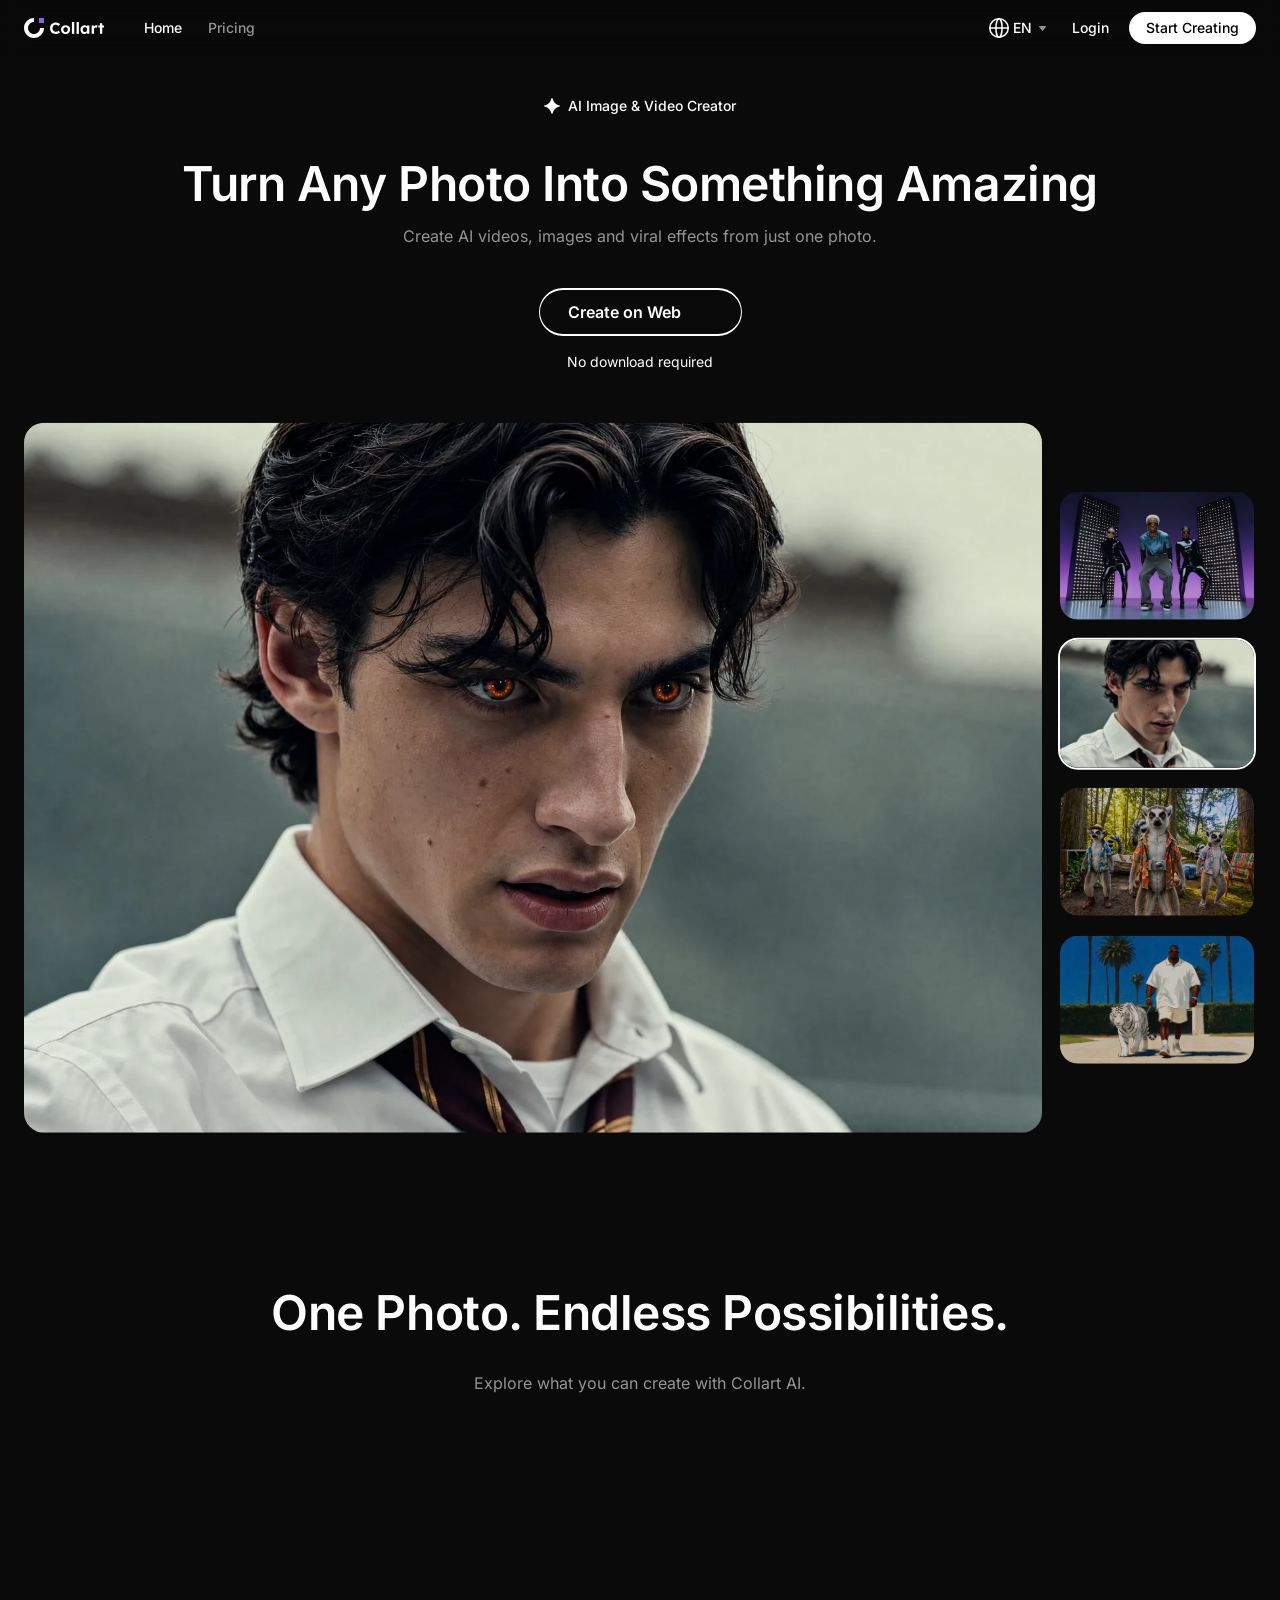
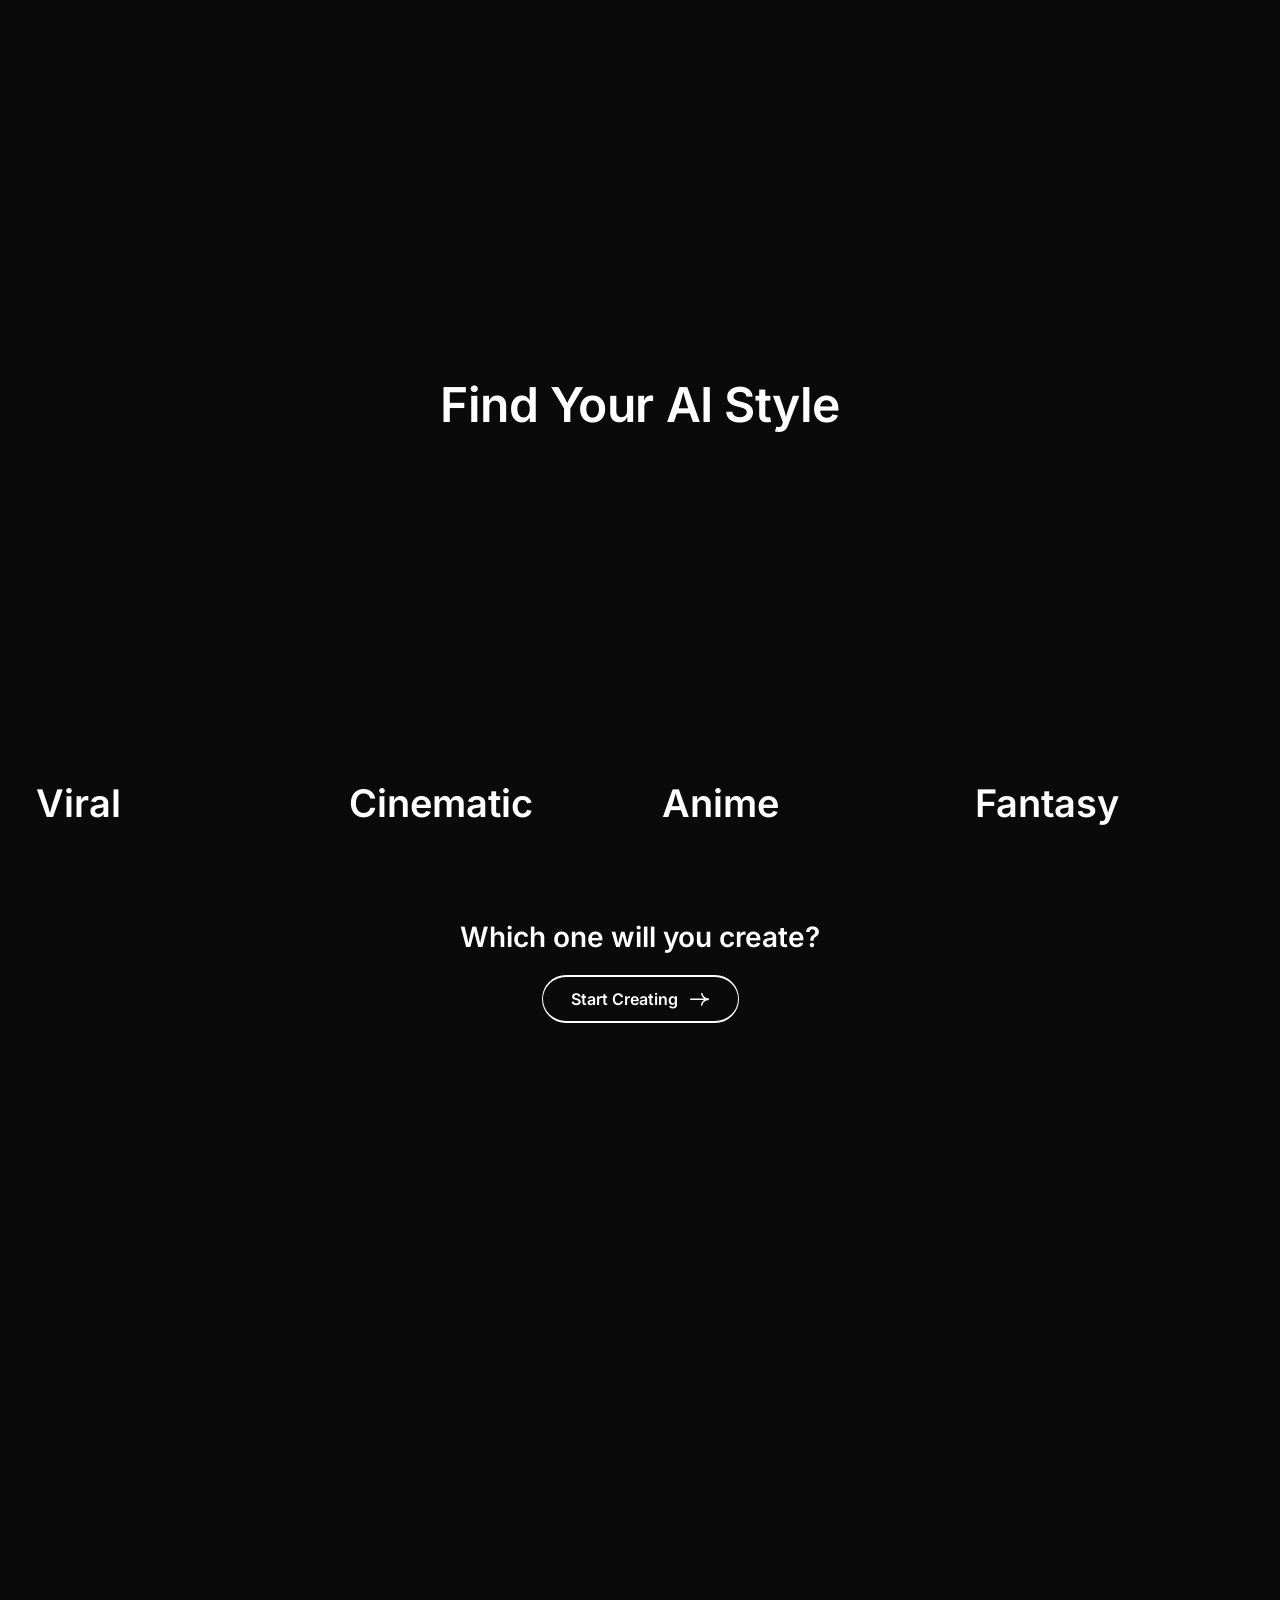
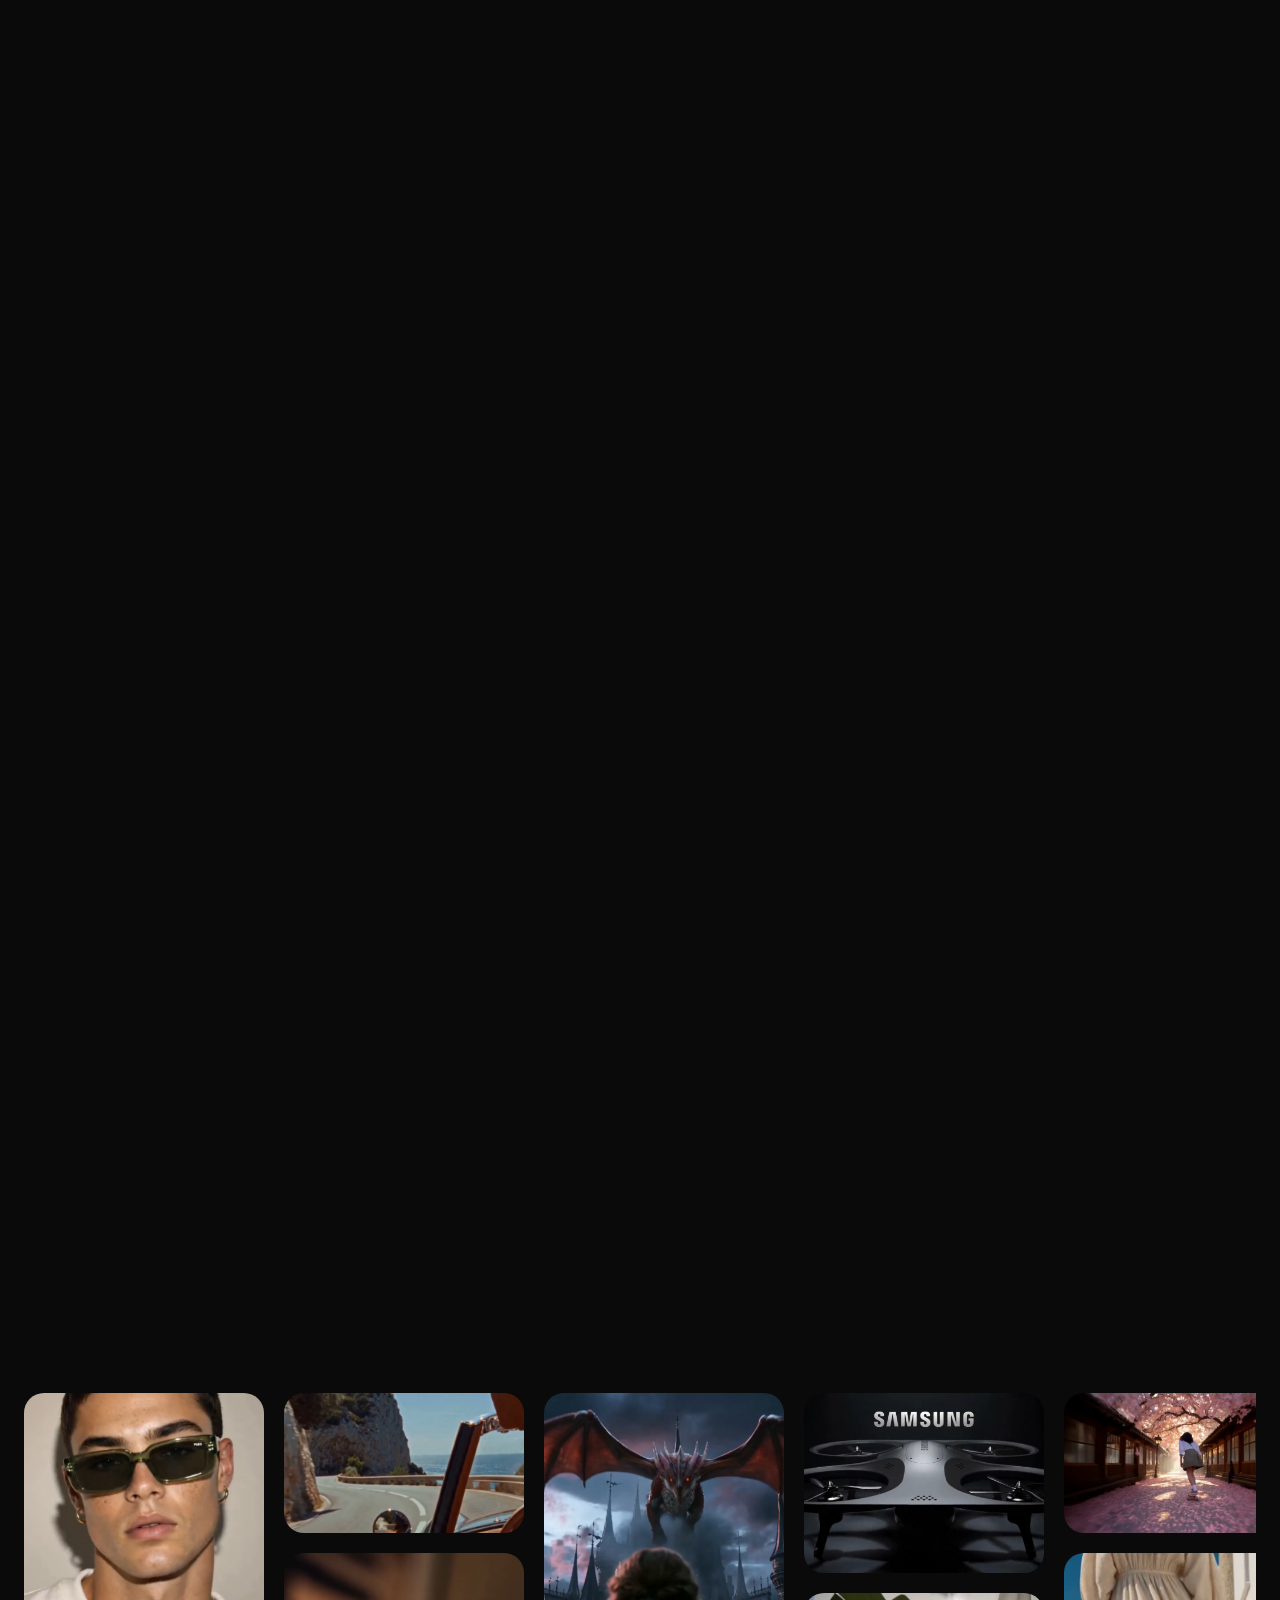
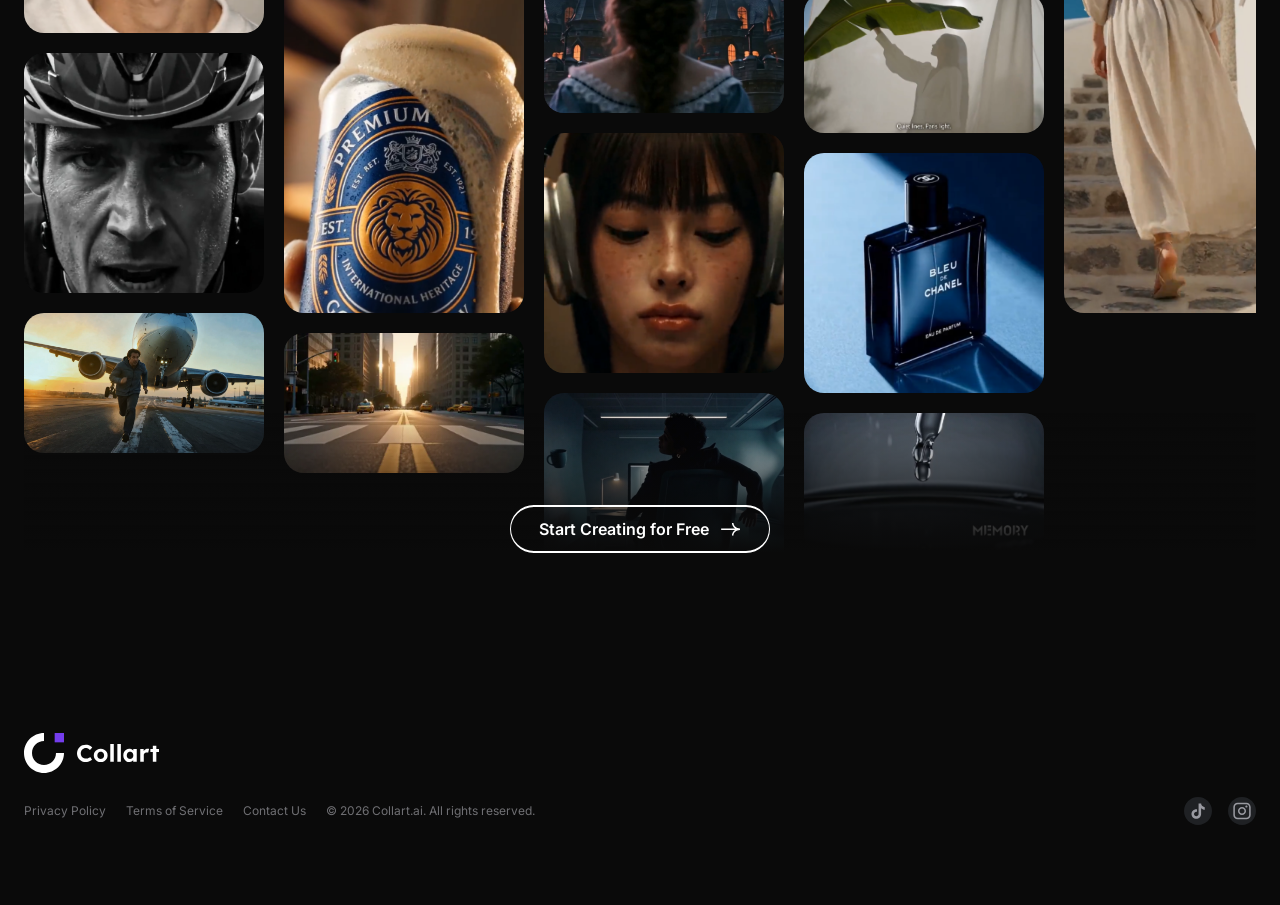
==== commit 5ff366db: "Update Collart web preview" ====
--- a/index.html
+++ b/index.html
@@ -9,8 +9,8 @@
     />
     <meta name="theme-color" content="#0a0a0a" />
     <title>Collart — AI Image & Video Creator</title>
-    <script type="module" crossorigin src="./assets/index-DIaBV4Ns.js"></script>
-    <link rel="stylesheet" crossorigin href="./assets/index-DxM09QE4.css">
+    <script type="module" crossorigin src="./assets/main-D2bMSje0.js"></script>
+    <link rel="stylesheet" crossorigin href="./assets/main-CQhPsldm.css">
   </head>
   <body>
     <div id="root"></div>
--- a/assets/main-CQhPsldm.css
+++ b/assets/main-CQhPsldm.css
@@ -0,0 +1 @@
+@font-face{font-family:Inter;font-style:normal;font-display:swap;font-weight:400;src:url(./inter-cyrillic-ext-400-normal-BQZuk6qB.woff2)format("woff2"),url(./inter-cyrillic-ext-400-normal-DQukG94-.woff)format("woff");unicode-range:U+460-52F,U+1C80-1C8A,U+20B4,U+2DE0-2DFF,U+A640-A69F,U+FE2E-FE2F}@font-face{font-family:Inter;font-style:normal;font-display:swap;font-weight:400;src:url(./inter-cyrillic-400-normal-obahsSVq.woff2)format("woff2"),url(./inter-cyrillic-400-normal-HOLc17fK.woff)format("woff");unicode-range:U+301,U+400-45F,U+490-491,U+4B0-4B1,U+2116}@font-face{font-family:Inter;font-style:normal;font-display:swap;font-weight:400;src:url(./inter-greek-ext-400-normal-DGGRlc-M.woff2)format("woff2"),url(./inter-greek-ext-400-normal-KugGGMne.woff)format("woff");unicode-range:U+1F??}@font-face{font-family:Inter;font-style:normal;font-display:swap;font-weight:400;src:url(./inter-greek-400-normal-B4URO6DV.woff2)format("woff2"),url(./inter-greek-400-normal-q2sYcFCs.woff)format("woff");unicode-range:U+370-377,U+37A-37F,U+384-38A,U+38C,U+38E-3A1,U+3A3-3FF}@font-face{font-family:Inter;font-style:normal;font-display:swap;font-weight:400;src:url(./inter-vietnamese-400-normal-DMkecbls.woff2)format("woff2"),url(./inter-vietnamese-400-normal-Bbgyi5SW.woff)format("woff");unicode-range:U+102-103,U+110-111,U+128-129,U+168-169,U+1A0-1A1,U+1AF-1B0,U+300-301,U+303-304,U+308-309,U+323,U+329,U+1EA0-1EF9,U+20AB}@font-face{font-family:Inter;font-style:normal;font-display:swap;font-weight:400;src:url(./inter-latin-ext-400-normal-C1nco2VV.woff2)format("woff2"),url(./inter-latin-ext-400-normal-77YHD8bZ.woff)format("woff");unicode-range:U+100-2BA,U+2BD-2C5,U+2C7-2CC,U+2CE-2D7,U+2DD-2FF,U+304,U+308,U+329,U+1D00-1DBF,U+1E00-1E9F,U+1EF2-1EFF,U+2020,U+20A0-20AB,U+20AD-20C0,U+2113,U+2C60-2C7F,U+A720-A7FF}@font-face{font-family:Inter;font-style:normal;font-display:swap;font-weight:400;src:url(./inter-latin-400-normal-C38fXH4l.woff2)format("woff2"),url(./inter-latin-400-normal-CyCys3Eg.woff)format("woff");unicode-range:U+??,U+131,U+152-153,U+2BB-2BC,U+2C6,U+2DA,U+2DC,U+304,U+308,U+329,U+2000-206F,U+20AC,U+2122,U+2191,U+2193,U+2212,U+2215,U+FEFF,U+FFFD}@font-face{font-family:Inter;font-style:normal;font-display:swap;font-weight:500;src:url(./inter-cyrillic-ext-500-normal-B0yAr1jD.woff2)format("woff2"),url(./inter-cyrillic-ext-500-normal-BmqWE9Dz.woff)format("woff");unicode-range:U+460-52F,U+1C80-1C8A,U+20B4,U+2DE0-2DFF,U+A640-A69F,U+FE2E-FE2F}@font-face{font-family:Inter;font-style:normal;font-display:swap;font-weight:500;src:url(./inter-cyrillic-500-normal-BasfLYem.woff2)format("woff2"),url(./inter-cyrillic-500-normal-CxZf_p3X.woff)format("woff");unicode-range:U+301,U+400-45F,U+490-491,U+4B0-4B1,U+2116}@font-face{font-family:Inter;font-style:normal;font-display:swap;font-weight:500;src:url(./inter-greek-ext-500-normal-C4iEst2y.woff2)format("woff2"),url(./inter-greek-ext-500-normal-2j5mBUwD.woff)format("woff");unicode-range:U+1F??}@font-face{font-family:Inter;font-style:normal;font-display:swap;font-weight:500;src:url(./inter-greek-500-normal-BIZE56-Y.woff2)format("woff2"),url(./inter-greek-500-normal-Xzm54t5V.woff)format("woff");unicode-range:U+370-377,U+37A-37F,U+384-38A,U+38C,U+38E-3A1,U+3A3-3FF}@font-face{font-family:Inter;font-style:normal;font-display:swap;font-weight:500;src:url(./inter-vietnamese-500-normal-DOriooB6.woff2)format("woff2"),url(./inter-vietnamese-500-normal-mJboJaSs.woff)format("woff");unicode-range:U+102-103,U+110-111,U+128-129,U+168-169,U+1A0-1A1,U+1AF-1B0,U+300-301,U+303-304,U+308-309,U+323,U+329,U+1EA0-1EF9,U+20AB}@font-face{font-family:Inter;font-style:normal;font-display:swap;font-weight:500;src:url(./inter-latin-ext-500-normal-CV4jyFjo.woff2)format("woff2"),url(./inter-latin-ext-500-normal-BxGbmqWO.woff)format("woff");unicode-range:U+100-2BA,U+2BD-2C5,U+2C7-2CC,U+2CE-2D7,U+2DD-2FF,U+304,U+308,U+329,U+1D00-1DBF,U+1E00-1E9F,U+1EF2-1EFF,U+2020,U+20A0-20AB,U+20AD-20C0,U+2113,U+2C60-2C7F,U+A720-A7FF}@font-face{font-family:Inter;font-style:normal;font-display:swap;font-weight:500;src:url(./inter-latin-500-normal-Cerq10X2.woff2)format("woff2"),url(./inter-latin-500-normal-BL9OpVg8.woff)format("woff");unicode-range:U+??,U+131,U+152-153,U+2BB-2BC,U+2C6,U+2DA,U+2DC,U+304,U+308,U+329,U+2000-206F,U+20AC,U+2122,U+2191,U+2193,U+2212,U+2215,U+FEFF,U+FFFD}@font-face{font-family:Inter;font-style:normal;font-display:swap;font-weight:600;src:url(./inter-cyrillic-ext-600-normal-Dfes3d0z.woff2)format("woff2"),url(./inter-cyrillic-ext-600-normal-Bcila6Z-.woff)format("woff");unicode-range:U+460-52F,U+1C80-1C8A,U+20B4,U+2DE0-2DFF,U+A640-A69F,U+FE2E-FE2F}@font-face{font-family:Inter;font-style:normal;font-display:swap;font-weight:600;src:url(./inter-cyrillic-600-normal-CWCymEST.woff2)format("woff2"),url(./inter-cyrillic-600-normal-4D_pXhcN.woff)format("woff");unicode-range:U+301,U+400-45F,U+490-491,U+4B0-4B1,U+2116}@font-face{font-family:Inter;font-style:normal;font-display:swap;font-weight:600;src:url(./inter-greek-ext-600-normal-DRtmH8MT.woff2)format("woff2"),url(./inter-greek-ext-600-normal-B8X0CLgF.woff)format("woff");unicode-range:U+1F??}@font-face{font-family:Inter;font-style:normal;font-display:swap;font-weight:600;src:url(./inter-greek-600-normal-plRanbMR.woff2)format("woff2"),url(./inter-greek-600-normal-BZpKdvQh.woff)format("woff");unicode-range:U+370-377,U+37A-37F,U+384-38A,U+38C,U+38E-3A1,U+3A3-3FF}@font-face{font-family:Inter;font-style:normal;font-display:swap;font-weight:600;src:url(./inter-vietnamese-600-normal-Cc8MFFhd.woff2)format("woff2"),url(./inter-vietnamese-600-normal-BuLX-rYi.woff)format("woff");unicode-range:U+102-103,U+110-111,U+128-129,U+168-169,U+1A0-1A1,U+1AF-1B0,U+300-301,U+303-304,U+308-309,U+323,U+329,U+1EA0-1EF9,U+20AB}@font-face{font-family:Inter;font-style:normal;font-display:swap;font-weight:600;src:url(./inter-latin-ext-600-normal-D2bJ5OIk.woff2)format("woff2"),url(./inter-latin-ext-600-normal-CIVaiw4L.woff)format("woff");unicode-range:U+100-2BA,U+2BD-2C5,U+2C7-2CC,U+2CE-2D7,U+2DD-2FF,U+304,U+308,U+329,U+1D00-1DBF,U+1E00-1E9F,U+1EF2-1EFF,U+2020,U+20A0-20AB,U+20AD-20C0,U+2113,U+2C60-2C7F,U+A720-A7FF}@font-face{font-family:Inter;font-style:normal;font-display:swap;font-weight:600;src:url(./inter-latin-600-normal-LgqL8muc.woff2)format("woff2"),url(./inter-latin-600-normal-CiBQ2DWP.woff)format("woff");unicode-range:U+??,U+131,U+152-153,U+2BB-2BC,U+2C6,U+2DA,U+2DC,U+304,U+308,U+329,U+2000-206F,U+20AC,U+2122,U+2191,U+2193,U+2212,U+2215,U+FEFF,U+FFFD}:root{--lightningcss-light: ;--lightningcss-dark:initial;color-scheme:dark;font-synthesis:none;text-rendering:optimizelegibility;--page:#0a0a0a;--surface:#111214;--surface-raised:#1a1c1f;--text:#fff;--text-secondary:#f2f2f799;--text-tertiary:#ebebf54d;--separator:#ffffff1a;--color-semantic-foreground-primary:#fff;--color-semantic-foreground-tertiary:#f2f2f74d;--color-semantic-button-primary-default:#8864e0;--color-semantic-button-primary-hover:#9d79f7;--color-semantic-button-primary-active:#7d58d2;--color-semantic-button-primary-disabled:#4f2a9e;--color-semantic-button-default-default:#3a3a3c;--color-semantic-button-default-hover:#48484a;--color-semantic-button-default-active:#2c2c2e;--color-semantic-button-default-disabled:#3a3a3c;--color-semantic-button-dashed-default:#8e8e93;--color-semantic-button-dashed-hover:#9d79f7;--color-semantic-button-dashed-active:#7d58d2;--color-semantic-button-dashed-disabled:#8e8e93;--color-semantic-button-text-default:transparent;--color-semantic-button-text-hover:#2c2c2e;--color-semantic-button-text-active:#3a3a3c;--color-semantic-button-link-default:#8864e0;--color-semantic-button-link-hover:#9d79f7;--color-semantic-button-link-active:#7d58d2;--color-semantic-button-link-disabled:#f2f2f74d;--brand:var(--color-semantic-button-primary-default);--content-wide:1280px;--content-copy:1120px;font-family:Inter,-apple-system,BlinkMacSystemFont,Segoe UI,sans-serif}*{box-sizing:border-box}html{scroll-behavior:smooth;background:var(--page)}body{background:var(--page);min-width:320px;min-height:100vh;color:var(--text);margin:0}button,a{font:inherit}button{color:inherit}a{color:inherit;text-decoration:none}img{max-width:100%;display:block}a:focus-visible,button:focus-visible{outline:2px solid var(--color-semantic-button-primary-hover);outline-offset:3px}button:disabled,a[aria-disabled=true]{cursor:not-allowed}a[aria-disabled=true]{pointer-events:none}.page-shell{background:var(--page);width:100%;min-height:100vh;padding-top:56px;overflow:clip}.content-wide{width:min(var(--content-wide), calc(100% - 48px));margin-inline:auto}main section[id]{scroll-margin-top:72px}.site-header{z-index:100;isolation:isolate;background:0 0;height:56px;position:fixed;inset:0 0 auto}.site-header:before{content:"";z-index:0;-webkit-backdrop-filter:blur(12px)saturate(120%);backdrop-filter:blur(12px)saturate(120%);pointer-events:none;background:#0a0a0aad;position:absolute;inset:0}.site-header__inner{z-index:1;justify-content:space-between;align-items:center;width:min(1440px,100%);height:56px;margin-inline:auto;padding:0 24px;display:flex;position:relative}.site-header__left,.site-header__actions,.desktop-nav,.brand,.language-button{align-items:center;display:flex}.site-header__left{flex:none;gap:40px}.brand--header{cursor:pointer;white-space:nowrap;background:0 0;border:0;flex:0 0 80px;gap:6px;width:80px;height:20px;padding:0;transition:opacity .16s}.brand--header:hover{opacity:.82}.brand--header:active{opacity:.64}.brand--header img:last-child{flex:0 0 54px}.desktop-nav{flex:0 0 111px;justify-content:space-between;gap:0;width:111px}.desktop-nav .header-text-button,.site-header__actions .header-text-button,.language-button,.header-logout-button,.header-cta{letter-spacing:0;font-size:14px;font-weight:500;line-height:20px}.header-text-button{background:var(--color-semantic-button-text-default);min-height:32px;color:var(--color-semantic-foreground-primary);cursor:pointer;white-space:nowrap;border:0;border-radius:8px;flex:none;align-items:center;margin:-6px -10px;padding:6px 10px;transition:background .16s,color .16s;display:inline-flex}.header-text-button:hover{background:var(--color-semantic-button-text-hover);color:var(--color-semantic-foreground-primary)}.header-text-button:active{background:var(--color-semantic-button-text-active);color:var(--color-semantic-foreground-primary)}.header-text-button[aria-disabled=true]{background:var(--color-semantic-button-text-default);color:var(--color-semantic-foreground-tertiary)}.desktop-nav .header-text-button:not([aria-current=page]){color:var(--text-secondary)}.desktop-nav .header-text-button:not([aria-current=page]):hover,.desktop-nav .header-text-button:not([aria-current=page]):active{color:var(--color-semantic-foreground-primary)}.site-header__actions{flex:none;gap:20px;height:32px}.language-button{cursor:pointer;background:0 0;border:0;flex:0 0 63px;gap:0;width:63px;height:20px;padding:0;transition:opacity .16s}.language-button:hover{opacity:.82}.language-button:active{opacity:.64}.language-button:disabled{color:var(--color-semantic-foreground-tertiary);opacity:1;background:0 0}.language-button__value{align-items:center;gap:4px;width:43px;height:20px;display:flex}.language-button__value>img{flex:0 0 20px;width:20px;height:20px;transform:rotate(-90deg)}.language-button__value>span{text-align:center;flex:0 0 19px}.language-button__chevron{justify-content:center;align-items:center;width:20px;height:20px;display:flex}.language-button__chevron img{object-fit:contain;width:8px;height:5px;transform:scaleY(-1)}.language-modal{z-index:200;-webkit-backdrop-filter:blur(25px);backdrop-filter:blur(25px);background:#0009;place-items:center;padding:24px;animation:.16s ease-out language-overlay-in;display:grid;position:fixed;inset:0}.language-modal__dialog{background:var(--surface);border-radius:20px;width:min(798px,100%);height:440px;max-height:calc(100vh - 48px);padding:24px;animation:.18s ease-out language-dialog-in;overflow:hidden}.language-modal__dialog:focus{outline:none}.language-modal__header{justify-content:space-between;align-items:center;height:28px;display:flex}.language-modal__header h2{margin:0;font-size:20px;font-weight:600;line-height:28px}.language-modal__close{cursor:pointer;background:0 0;border:0;flex:0 0 16px;width:16px;height:16px;padding:0;transition:opacity .16s;position:relative}.language-modal__close:before{content:"";position:absolute;inset:-8px}.language-modal__close:hover{opacity:.82}.language-modal__close:active{opacity:.64}.language-modal__grid{grid-template-columns:repeat(3,226px);justify-content:center;gap:20px;width:100%;margin-top:40px;display:grid}.language-modal__column{gap:20px;display:grid}.language-option{width:226px;height:24px;color:var(--text);text-align:left;cursor:pointer;background:0 0;border:0;justify-content:space-between;align-items:center;padding:0;font-size:16px;font-weight:400;line-height:24px;transition:color .16s,opacity .16s;display:flex}.language-option:hover{color:var(--color-semantic-button-primary-hover)}.language-option:active{color:var(--color-semantic-button-primary-active)}.language-option--selected{color:var(--color-semantic-button-primary-default)}.language-option__check{flex:0 0 16px;place-items:center;width:16px;height:16px;display:grid}.language-option__check img{width:16px;height:16px}.language-modal__footer{display:none}.login-modal{z-index:200;-webkit-backdrop-filter:blur(25px);backdrop-filter:blur(25px);background:#0009;place-items:center;padding:24px;animation:.16s ease-out language-overlay-in;display:grid;position:fixed;inset:0}.login-modal__dialog{background:var(--surface);border-radius:20px;width:min(390px,100%);height:562px;max-height:calc(100vh - 48px);animation:.18s ease-out language-dialog-in;position:relative;overflow:hidden}.login-modal__dialog:focus{outline:none}.login-modal__close{z-index:1;cursor:pointer;background:0 0;border:0;width:16px;height:16px;padding:0;transition:opacity .16s;position:absolute;top:20px;right:20px}.login-modal__close:before{content:"";position:absolute;inset:-8px}.login-modal__close:hover{opacity:.82}.login-modal__close:active{opacity:.64}.login-modal__header{flex-direction:column;align-items:center;gap:8px;width:301px;display:flex;position:absolute;top:36px;left:50%;transform:translate(-50%)}.login-modal__header>img{width:80px;height:80px}.login-modal__header h2{text-align:center;margin:0;font-size:20px;font-weight:600;line-height:28px}.login-modal__methods{gap:12px;width:342px;display:grid;position:absolute;top:186px;left:24px}.login-method{background:var(--color-semantic-button-default-default);width:100%;height:40px;color:var(--text);cursor:pointer;border:0;border-radius:8px;justify-content:flex-start;align-items:center;padding:0;transition:background .16s;display:flex;position:relative;overflow:hidden}.login-method:hover{background:var(--color-semantic-button-default-hover)}.login-method:active{background:var(--color-semantic-button-default-active)}.login-method__content{align-items:center;gap:20px;font-size:14px;font-weight:600;line-height:20px;display:flex;position:absolute;top:8px;left:89px}.login-method__content img{flex:0 0 24px;width:24px;height:24px}.login-modal__divider{place-items:center;width:342px;height:20px;display:grid;position:absolute;top:298px;left:24px}.login-modal__divider img{width:342px;height:1px;position:absolute;top:10px;left:0}.login-modal__divider span{background:var(--surface);text-align:center;width:37px;font-size:14px;font-weight:400;line-height:20px;position:relative}.login-modal__form{position:absolute;inset:354px 24px auto}.login-modal__form label{height:24px;font-size:16px;font-weight:400;line-height:24px;display:block}.login-modal__form input{border:1px solid var(--separator);width:100%;height:40px;color:var(--text);background:0 0;border-radius:8px;outline:0;margin-top:8px;padding:9px;font-size:14px;font-weight:400;line-height:20px;transition:border-color .16s}.login-modal__form input::placeholder{color:var(--text-secondary);opacity:1}.login-modal__form input:hover{border-color:#ffffff3d}.login-modal__form input:focus-visible{border-color:var(--color-semantic-button-primary-hover);outline-offset:1px;outline:2px solid #9d79f747}.login-modal__continue{background:var(--color-semantic-button-primary-default);width:100%;height:40px;color:var(--text);cursor:pointer;border:0;border-radius:8px;margin-top:32px;padding:8px 10px;font-size:16px;font-weight:600;line-height:24px;transition:background .16s}.login-modal__continue:hover{background:var(--color-semantic-button-primary-hover)}.login-modal__continue:active{background:var(--color-semantic-button-primary-active)}@keyframes language-overlay-in{0%{opacity:0}to{opacity:1}}@keyframes language-dialog-in{0%{opacity:0;transform:scale(.98)}to{opacity:1;transform:scale(1)}}@keyframes language-sheet-in{0%{opacity:0;transform:translateY(24px)}to{opacity:1;transform:translateY(0)}}.header-cta{background:var(--color-semantic-foreground-primary);color:#000;cursor:pointer;white-space:nowrap;border:0;border-radius:999px;flex:0 0 127px;justify-content:center;align-items:center;width:127px;height:32px;padding:6px 16px;transition:transform .16s,filter .16s,background .16s,color .16s;display:inline-flex}.header-cta:hover{filter:brightness(.94);transform:translateY(-1px)}.header-cta:active{filter:brightness(.86);transform:translateY(0)}.header-cta[aria-disabled=true]{background:var(--color-semantic-button-default-disabled);color:var(--color-semantic-foreground-tertiary);filter:none}.header-logout-button{color:#ff453a;cursor:pointer;white-space:nowrap;background:#ff453a26;border:0;border-radius:9999px;flex:none;justify-content:center;align-items:center;height:32px;padding:6px 16px;transition:background .16s,opacity .16s;display:inline-flex}.header-logout-button:hover{background:#ff453a33}.header-logout-button:active{background:#ff453a42}.menu-button,.mobile-nav,.mobile-drawer-button,.site-header__mobile-actions,.mobile-sticky-cta{display:none}@supports not ((-webkit-backdrop-filter:blur(1px)) or (backdrop-filter:blur(1px))){.site-header:before{background:#0a0a0af0}}.hero-copy{width:min(var(--content-copy), calc(100% - 48px));text-align:center;flex-direction:column;align-items:center;min-height:274px;margin:40px auto 0;display:flex}.eyebrow{align-items:center;gap:8px;height:20px;margin:0;font-size:14px;font-weight:500;line-height:20px;display:flex}.hero-copy__heading{margin-top:40px}.hero-copy h1,.section-heading h2,.style-section>h2{letter-spacing:-.48px;margin:0;font-size:48px;font-weight:600;line-height:56px}.hero-copy__heading>p,.section-heading>p,.device-copy>p{color:var(--text-secondary);margin:12px 0 0;font-size:16px;font-weight:400;line-height:24px}.hero-copy>.cta{margin-top:40px}.no-download{color:var(--text);margin:16px 0 0;font-size:14px;line-height:20px}.cta{border:solid var(--color-semantic-button-dashed-default);min-height:48px;color:var(--color-semantic-foreground-primary);background:0 0;border-width:2px .5px;border-radius:999px;justify-content:center;align-items:center;gap:12px;padding:10px 27px;font-size:16px;font-weight:600;line-height:24px;transition:background .16s,border-color .16s,color .16s,transform .16s;display:inline-flex}.cta img{width:20px;height:20px;transform:rotate(180deg)}.cta:hover{border-color:var(--color-semantic-button-dashed-hover);color:var(--color-semantic-foreground-primary);background:0 0;transform:translateY(-1px)}.cta:active{border-color:var(--color-semantic-button-dashed-active);transform:translateY(0)}.cta--hero{border-color:var(--color-semantic-foreground-primary);padding-inline:28px;transition:opacity .15s cubic-bezier(.4,0,.2,1);overflow:hidden}.cta--hero .cta__icon{flex:0 0 20px;width:20px;height:20px;transition:transform .15s cubic-bezier(.4,0,.2,1);display:block;position:relative}.cta--hero .cta__icon img{width:19.091px;max-width:none;height:12.728px;position:absolute;top:3.64px;left:.45px;transform:rotate(180deg)}.cta--hero:hover{border-color:var(--color-semantic-foreground-primary);opacity:.8;transform:none}.cta--hero:hover .cta__icon{transform:translate(4px)}.cta--hero:active{border-color:var(--color-semantic-foreground-primary);transform:none}.hero-cta{cursor:pointer}.hero-cta--mobile-store{min-height:48px;padding:12px 28px}.hero-cta__store-label{flex:none;align-items:center;gap:4px;display:inline-flex}.hero-cta__store-label>img,.hero-cta__store-label .google-play-icon{flex:0 0 24px;width:24px;height:24px}.hero-cta__store-label>img{transform:none}.hero-cta__apple{filter:brightness(0)invert()}.cta[aria-disabled=true]{border-color:var(--color-semantic-button-dashed-disabled);color:var(--color-semantic-foreground-tertiary);transform:none}.cta[aria-disabled=true] img{opacity:.3}.cta--filled{background:var(--color-semantic-button-primary-default);border:0;gap:8px;width:100%;height:40px;min-height:40px;padding:10px 16px;font-size:14px;line-height:20px}.cta--filled:hover{background:var(--color-semantic-button-primary-hover);color:var(--color-semantic-foreground-primary)}.cta--filled:active{background:var(--color-semantic-button-primary-active)}.cta--filled[aria-disabled=true]{background:var(--color-semantic-button-primary-disabled);color:var(--color-semantic-foreground-tertiary)}.hero-gallery-wrap{margin-top:40px}.hero-gallery{grid-template-columns:minmax(0,1066px) 198px;align-items:center;gap:16px;width:100%;height:710px;display:grid}.hero-gallery__main{background:var(--surface);border-radius:20px;height:710px;overflow:hidden}.hero-gallery__main img,.hero-gallery__thumbs img,.feature-showcase__media img,.style-card>img,.premium-media img,.creation-gallery__item{object-fit:cover;width:100%;height:100%}.hero-gallery__main img{animation:.32s media-fade}@keyframes media-fade{0%{opacity:.55;transform:scale(1.01)}to{opacity:1;transform:scale(1)}}.hero-gallery__thumbs{grid-template-rows:repeat(4,132px);gap:16px;height:576px;display:grid}.hero-gallery__thumbs button{cursor:pointer;opacity:.78;background:0 0;border:2px solid #0000;border-radius:20px;width:198px;height:132px;padding:0;transition:opacity .16s,border-color .16s,transform .16s;overflow:hidden}.hero-gallery__thumbs button:hover,.hero-gallery__thumbs button.is-selected{opacity:1}.hero-gallery__thumbs button:hover:not(.is-selected){border-color:var(--color-semantic-button-dashed-hover)}.hero-gallery__thumbs button:active:not(.is-selected){border-color:var(--color-semantic-button-dashed-active)}.hero-gallery__thumbs button.is-selected{border-color:#fff}.section-heading{width:min(var(--content-copy), calc(100% - 48px));text-align:center;margin-inline:auto}.possibilities>.section-heading{margin-top:160px}.feature-showcase{grid-template-columns:320px minmax(0,900px);align-items:center;gap:60px;height:683px;margin-top:60px;display:grid}.feature-showcase__nav{flex-direction:column;height:532px;display:flex}.feature-item{border:0;flex:none;padding:24px 0;position:relative}.feature-item:not(:last-child):after{background:var(--separator);content:"";height:1px;position:absolute;bottom:0;left:0;right:0}.feature-item:first-child{padding-top:0}.feature-item:last-child{padding-bottom:0}.feature-item>button,.feature-item__expanded>button{background:var(--color-semantic-button-text-default);width:100%;color:var(--text-secondary);text-align:left;cursor:pointer;border:0;border-radius:8px;padding:0;font-size:20px;font-weight:400;line-height:28px;transition:background .16s,color .16s}.feature-item>button:hover,.feature-item__expanded>button:not(.try-button):hover{color:var(--color-semantic-foreground-primary);background:0 0}.feature-item>button:active,.feature-item__expanded>button:active{background:var(--color-semantic-button-text-active)}.feature-item>button:disabled,.feature-item__expanded>button:disabled{background:var(--color-semantic-button-text-default);color:var(--color-semantic-foreground-tertiary)}.feature-item--active{padding-bottom:24px}.feature-item--active:last-child{padding-bottom:0}.feature-item__expanded>button{color:var(--text);font-size:28px;font-weight:600;line-height:36px}.feature-item__expanded p{max-width:320px;color:var(--text-secondary);margin:8px 0 0;font-size:16px;line-height:24px}.feature-item__expanded>button.try-button{background:var(--color-semantic-button-primary-default);width:fit-content;height:36px;color:var(--color-semantic-foreground-primary);cursor:pointer;border:0;border-radius:999px;align-items:center;gap:8px;margin-top:24px;padding:8px 16px;font-size:14px;font-weight:400;line-height:20px;transition:background .16s;display:flex}.feature-item__expanded>button.try-button:hover{background:var(--color-semantic-button-primary-hover);color:var(--color-semantic-foreground-primary)}.feature-item__expanded>button.try-button:active{background:var(--color-semantic-button-primary-active)}.feature-item__expanded>button.try-button[aria-disabled=true]{background:var(--color-semantic-button-primary-disabled);color:var(--color-semantic-foreground-tertiary);transform:none}.feature-item__expanded>button.try-button[aria-disabled=true] .try-button__icon{opacity:.3}.feature-item__expanded>button.try-button .try-button__icon{flex:0 0 16px;width:16px;height:16px;transition:transform .15s cubic-bezier(.4,0,.2,1);position:relative}.feature-item__expanded>button.try-button .try-button__icon img{width:15.273px;max-width:none;height:10.182px;position:absolute;top:2.33px;left:.29px;transform:rotate(180deg)}.feature-item__expanded>button.try-button:hover .try-button__icon{transform:translate(4px)}.feature-showcase__media{background:var(--surface);border-radius:24px;width:100%;height:683px;overflow:hidden}.feature-mobile-list{display:none}.style-section{min-height:625px;margin-top:160px}.style-section>h2{text-align:center;height:56px}.style-grid{grid-template-columns:repeat(4,minmax(0,1fr));gap:20px;margin-top:60px;display:grid}.style-card-depth{perspective:1000px;border-radius:20px;height:345px;position:relative}.style-card{backface-visibility:hidden;clip-path:inset(0 round 20px);isolation:isolate;transform-origin:50%;height:345px;transform-style:preserve-3d;border-radius:20px;margin:0;position:relative;overflow:hidden}.style-card:hover{will-change:transform}.style-card>img{backface-visibility:hidden;border-radius:20px;height:345px}.style-card:hover>img{will-change:transform}.style-card:after{content:"";z-index:1;border-radius:inherit;pointer-events:none;background:linear-gradient(#0000 45%,#000c 100%);position:absolute;inset:0}.style-card__spotlight{z-index:2;border-radius:inherit;filter:blur(2px);mix-blend-mode:soft-light;pointer-events:none;position:absolute;inset:0}.style-card__copy{z-index:3;pointer-events:none;height:70px;padding:12px;position:absolute;bottom:0;left:0;right:0;transform:translateZ(28px)}.style-card h3{margin:0;font-size:38px;font-weight:600;line-height:46px}.style-cta{flex-direction:column;align-items:center;height:104px;margin-top:60px;display:flex}.style-cta h3,.device-copy h3{margin:0;font-size:28px;font-weight:600;line-height:36px}.style-cta .cta{margin-top:20px}.premium-section>.section-heading{margin-top:160px}.premium-layout{grid-template-columns:minmax(0,830px) 410px;gap:40px;height:562px;margin-top:60px;display:grid}.premium-media{background:var(--surface);border-radius:20px;height:562px;overflow:hidden}.plan-card{background:var(--page);border:0;border-radius:20px;flex-direction:column;justify-content:space-between;height:562px;padding:24px 24px 40px;display:flex;position:relative;overflow:hidden}.plan-card:before{z-index:2;border-radius:inherit;content:"";pointer-events:none;-webkit-mask-composite:xor;background:linear-gradient(#ffffff1a 0%,#ffffff4d 50%,#ffffff1a 100%);padding:.5px;position:absolute;inset:0;-webkit-mask-image:linear-gradient(#fff 0 0),linear-gradient(#fff 0 0);-webkit-mask-position:0 0,0 0;-webkit-mask-size:auto,auto;-webkit-mask-repeat:repeat,repeat;-webkit-mask-clip:content-box,border-box;-webkit-mask-origin:content-box,border-box;-webkit-mask-composite:xor;mask-composite:exclude;-webkit-mask-source-type:auto,auto;mask-mode:match-source,match-source}.plan-card__content,.plan-card>.cta{z-index:1;position:relative}.plan-card__glow{object-fit:contain;width:600px;max-width:none;height:600px;position:absolute;bottom:-150.5px;left:50%;transform:translate(-50%)}.plan-card h3{margin:0;font-size:28px;font-weight:500;line-height:36px}.plan-card p{color:var(--color-semantic-foreground-primary);margin:12px 0 0;font-size:14px;font-weight:400;line-height:20px}.plan-card__divider{width:100%;height:1px;margin:24px 0}.plan-card ul{gap:12px;margin:0;padding:0;list-style:none;display:grid}.plan-card li{color:var(--color-semantic-foreground-primary);align-items:center;gap:4px;font-size:14px;font-weight:400;line-height:20px;display:flex}.plan-card__check{flex:0 0 16px;width:16px;height:16px;position:relative}.plan-card__check img{width:9.833px;max-width:none;height:8.167px;position:absolute;top:calc(50% + .33px);left:calc(50% + .17px);transform:translate(-50%,-50%)}.plan-card>.cta--filled .cta__icon{flex:0 0 20px;width:20px;height:20px;transition:transform .15s cubic-bezier(.4,0,.2,1);display:block;position:relative}.plan-card>.cta--filled .cta__icon img{width:19.091px;max-width:none;height:12.728px;position:absolute;top:3.64px;left:.45px;transform:rotate(180deg)}.plan-card>.cta--filled:hover .cta__icon{transform:translate(4px)}.device-section>.section-heading{margin-top:170px}.device-row{grid-template-columns:169px 116px 590px 114px 171px;align-items:center;width:1160px;height:395px;margin:80px auto 0;display:grid}.device{object-fit:contain;height:395px}.device--phone{width:171px}.device--desktop{width:590px}.device-link{object-fit:fill;place-self:start;height:14.728px;margin-top:170.636px;position:relative}.device-link:nth-child(2){width:87.931%;left:25.862%}.device-link:nth-child(4){width:89.474%;left:-14.035%}.device-copy{width:min(var(--content-copy), calc(100% - 48px));text-align:center;height:80px;margin:60px auto 0}.device-copy>p{margin-top:16px}.creation-section>.section-heading{margin-top:160px}.creation-gallery{grid-template-columns:repeat(5,240px);gap:20px;height:780px;margin-top:60px;display:grid;position:relative;overflow:hidden}.creation-gallery__column{flex-direction:column;gap:20px;display:flex}.creation-gallery__column--mobile{display:none}.creation-gallery__item{background:var(--surface);border-radius:20px;flex:none}.creation-gallery__fade{z-index:1;background:linear-gradient(to bottom, #0a0a0a00, var(--page) 87%);pointer-events:none;height:160px;position:absolute;inset:auto 0 0}.creation-gallery__cta{z-index:2;position:absolute;bottom:20px;left:50%;transform:translate(-50%)}.creation-gallery__cta .cta{white-space:nowrap}.site-footer{flex-direction:column;gap:24px;min-height:92px;margin-top:160px;margin-bottom:80px;display:flex}.brand--footer{gap:12.5px;width:135px;height:40px}.site-footer__bottom,.site-footer__links,.site-footer__socials{align-items:center;display:flex}.site-footer__bottom{justify-content:space-between;min-height:28px}.site-footer__links{color:#ebebf573;gap:20px;font-size:12px;line-height:16px}.site-footer__links a:hover{color:var(--text)}.site-footer__socials{gap:16px}.site-footer__socials a{border-radius:50%;width:28px;height:28px;transition:transform .16s}.site-footer__socials a:hover{transform:translateY(-2px)}@media (width<=1180px){.hero-copy h1,.section-heading h2,.style-section>h2{font-size:clamp(36px,4.2vw,48px);line-height:1.15}.hero-gallery{grid-template-columns:minmax(0,1fr) 160px;height:auto}.hero-gallery__main{aspect-ratio:1.5;height:auto}.hero-gallery__thumbs{grid-template-rows:repeat(4,auto);height:auto}.hero-gallery__thumbs button{aspect-ratio:1.5;border-radius:14px;width:100%;height:auto}.feature-showcase{grid-template-columns:280px minmax(0,1fr);gap:36px;height:auto}.feature-showcase__media{aspect-ratio:1.318;height:auto}.premium-layout{grid-template-columns:minmax(0,1.6fr) minmax(340px,.8fr);gap:24px;height:auto}.premium-media,.plan-card{height:562px}.device-row{grid-template-columns:145px 70px minmax(420px,1fr) 70px 147px;width:min(1000px,100% - 48px);height:auto}.device{width:100%;height:auto}.creation-gallery{grid-template-columns:repeat(5,minmax(0,1fr));gap:14px;height:min(68vw,780px)}.creation-gallery__column{gap:14px}.creation-gallery__column--desktop .creation-gallery__item{aspect-ratio:1;border-radius:14px;height:auto!important}}@media (width<=760px){.page-shell{padding-bottom:92px}.content-wide,.section-heading,.hero-copy,.device-copy{width:min(100% - 32px,560px)}.site-header__inner{padding:0 16px}.site-header:before{background:var(--page);-webkit-backdrop-filter:none;backdrop-filter:none}.desktop-nav,.site-header__actions{display:none}.site-header__left{gap:8px}.brand--header{flex:0 0 96px;gap:7.2px;width:96px;height:24px}.brand--header img:first-child{width:24px;height:24px}.brand--header img:last-child{flex:0 0 64.8px;width:64.8px;height:14.4px}.language-modal{-webkit-backdrop-filter:none;backdrop-filter:none;background:#000000b3;place-items:end center;padding:0}.login-modal{padding:16px}.language-modal__dialog{width:100%;max-width:none;height:auto;max-height:calc(100dvh - 56px);padding:0 0 max(34px, env(safe-area-inset-bottom));background:var(--surface);border-radius:20px 20px 0 0;flex-direction:column;animation:.18s cubic-bezier(.22,1,.36,1) language-sheet-in;display:flex;overflow:hidden}.language-modal__header{flex:0 0 54px;width:100%;height:54px;padding:16px}.language-modal__header h2{font-size:18px;line-height:26px}.language-modal__grid{background:var(--surface-raised);-webkit-overflow-scrolling:touch;border-radius:16px;flex-direction:column;justify-content:flex-start;gap:0;width:calc(100% - 32px);height:min(483px,100dvh - 216px);min-height:240px;margin:0 16px;padding:0 16px;display:flex;overflow:hidden auto}.language-modal__column{display:contents}.language-option{border-bottom:1px solid var(--separator);flex:0 0 49px;width:100%;height:49px;padding:12px 0;font-size:16px;line-height:24px}.language-option__check{flex-basis:20px;width:20px;height:20px}.language-modal__footer{flex:0 0 52px;align-items:center;width:100%;height:52px;margin-top:20px;padding:0 20px;display:flex}.language-modal__confirm{background:var(--color-semantic-button-primary-default);width:100%;height:52px;color:var(--text);cursor:pointer;border:0;border-radius:12px;padding:14px 16px;font-size:18px;font-weight:600;line-height:24px;transition:background .16s}.language-modal__confirm:hover{background:var(--color-semantic-button-primary-hover)}.language-modal__confirm:active{background:var(--color-semantic-button-primary-active)}.login-modal__dialog{max-height:calc(100vh - 32px)}.login-modal__methods,.login-modal__divider{width:calc(100% - 48px)}.login-modal__divider img{width:100%}.login-modal__header{width:calc(100% - 64px)}.mobile-drawer-button{cursor:pointer;background:0 0;border:0;flex:0 0 24px;width:24px;height:24px;padding:0;display:block;position:relative}.mobile-drawer-button__lines,.mobile-drawer-button__lines img{width:17.5px;height:1.5px;position:absolute}.mobile-drawer-button__lines{width:24px;height:24px;inset:0}.mobile-drawer-button__lines img{left:3.25px}.mobile-drawer-button__lines img:first-child{top:5.25px}.mobile-drawer-button__lines img:nth-child(2){top:11.25px}.mobile-drawer-button__lines img:nth-child(3){top:17.25px}.mobile-drawer-button__close{width:18px;height:18px;position:absolute;top:3px;left:3px;transform:rotate(-45deg)}.site-header__mobile-actions{align-items:center;gap:6px;height:36px;display:flex}.mobile-language-button{cursor:pointer;background:0 0;border:0;place-items:center;width:24px;height:24px;padding:0;display:grid}.mobile-language-button img{width:16.25px;height:16.25px;transform:rotate(90deg)}.mobile-get-app{color:#000;white-space:nowrap;background:#fff;border-radius:9999px;justify-content:center;align-items:center;width:97px;height:36px;padding:6px 16px;font-size:16px;font-weight:500;line-height:24px;transition:opacity .16s;display:inline-flex}.mobile-get-app:hover,.mobile-sticky-cta:hover{opacity:.84}.mobile-get-app:active,.mobile-sticky-cta:active{opacity:.68}.mobile-nav{z-index:0;background:var(--page);flex-direction:column;align-items:stretch;display:flex;position:fixed;inset:56px 0 0}.mobile-nav__links{flex-direction:column;gap:8px;width:100%;padding:16px 0;display:flex}.mobile-nav__link{width:100%;height:52px;color:var(--text-secondary);align-items:center;gap:8px;padding:14px 24px;font-size:16px;font-weight:600;line-height:24px;transition:color .16s;display:flex}.mobile-nav__link img{flex:0 0 24px;width:24px;height:24px}.mobile-nav__link[aria-current=page],.mobile-nav__link:hover,.mobile-nav__link:active{color:var(--color-semantic-foreground-primary)}.mobile-nav__divider{background:var(--separator);width:calc(100% - 32px);height:1px;margin-inline:16px}.mobile-nav__auth{left:50%;bottom:max(40px, env(safe-area-inset-bottom));white-space:nowrap;cursor:pointer;border:0;border-radius:9999px;justify-content:center;align-items:center;width:164px;height:52px;padding:14px 60px;font-size:16px;font-weight:600;line-height:24px;transition:opacity .16s,background .16s;display:flex;position:absolute;transform:translate(-50%)}.mobile-nav__auth--login{color:#000;background:#fff}.mobile-nav__auth--logout{color:#ff453a;background:#ff453a26}.mobile-nav__auth:hover{opacity:.84}.mobile-nav__auth:active{opacity:.68}.mobile-sticky-cta{left:50%;bottom:max(20px, env(safe-area-inset-bottom));z-index:20;color:#000;white-space:nowrap;background:#fff;border-radius:9999px;justify-content:center;align-items:center;gap:8px;width:196px;height:52px;padding:14px 40px;font-size:16px;font-weight:600;line-height:24px;transition:opacity .16s;display:flex;position:fixed;transform:translate(-50%)}.mobile-sticky-cta>img,.google-play-icon{flex:0 0 24px;width:24px;height:24px}.mobile-sticky-cta>img{filter:brightness(0)}.google-play-icon{display:block;position:relative;overflow:hidden}.google-play-icon__inner{width:18.391px;height:20px;position:absolute;top:50%;left:calc(50% + .03px);transform:translate(-50%,-50%)}.google-play-icon__piece{justify-content:center;align-items:center;display:flex;position:absolute}.google-play-icon__piece img{width:100%;height:100%;display:block;transform:rotate(-180deg)scaleX(-1)}.google-play-icon__piece--blue{inset:1.26% 44.01% 1.28% 0}.google-play-icon__piece--yellow{inset:33.36% 0 33.38% 55.99%}.google-play-icon__piece--red{inset:49.99% 25.72% 0 2.01%}.google-play-icon__piece--green{inset:0 25.72% 50.01% 2.01%}.hero-copy{min-height:auto;margin-top:48px}.hero-copy__heading{margin-top:28px}.hero-copy h1,.section-heading h2,.style-section>h2{letter-spacing:-.36px;font-size:36px;line-height:42px}.section-heading>p,.device-copy>p{font-size:16px;line-height:24px}.hero-copy>.cta{margin-top:28px}.hero-gallery-wrap{margin-top:40px}.hero-gallery{display:block}.hero-gallery__main{aspect-ratio:1;border-radius:16px}.hero-gallery__thumbs{grid-template-columns:repeat(4,1fr);gap:8px;margin-top:12px;display:grid}.hero-gallery__thumbs button{border-width:2px;border-radius:10px}.possibilities>.section-heading,.style-section,.premium-section>.section-heading,.device-section>.section-heading,.creation-section>.section-heading,.site-footer{margin-top:104px}.feature-showcase--desktop{display:none}.feature-mobile-list{flex-direction:column;gap:24px;display:flex}.feature-mobile-card{flex-direction:column;gap:16px;display:flex}.feature-mobile-card__media{aspect-ratio:361/274;object-fit:cover;border-radius:20px;width:100%}.feature-mobile-card:first-child .feature-mobile-card__media{border-radius:10px}.feature-mobile-card__panel{flex-direction:column;align-items:flex-start;gap:16px;display:flex}.feature-mobile-card__copy{flex-direction:column;gap:4px;display:flex}.feature-mobile-card__copy h3,.feature-mobile-card__copy p{margin:0}.feature-mobile-card__copy h3{color:var(--color-semantic-foreground-primary);letter-spacing:0;font-size:20px;font-weight:600;line-height:28px}.feature-mobile-card__copy p{color:var(--text-secondary);letter-spacing:0;font-size:16px;font-weight:400;line-height:24px}.feature-mobile-card__cta{background:var(--color-semantic-button-primary-default);height:36px;color:var(--color-semantic-foreground-primary);cursor:pointer;border:0;border-radius:999px;align-items:center;gap:8px;padding:8px 16px;font-size:14px;font-weight:400;line-height:20px;transition:background .16s;display:flex}.feature-mobile-card__cta:hover{background:var(--color-semantic-button-primary-hover)}.feature-mobile-card__cta:active{background:var(--color-semantic-button-primary-active)}.feature-mobile-card__cta .try-button__icon{flex:0 0 16px;width:16px;height:16px;transition:transform .15s cubic-bezier(.4,0,.2,1);position:relative}.feature-mobile-card__cta .try-button__icon img{width:15.273px;max-width:none;height:10.182px;position:absolute;top:2.33px;left:.29px;transform:rotate(180deg)}.feature-mobile-card__cta:hover .try-button__icon{transform:translate(4px)}.style-section{min-height:auto}.style-section>h2{height:auto}.style-grid{grid-template-columns:repeat(2,minmax(0,1fr));gap:16px;margin-top:44px}.style-card-depth{border-radius:16px;height:250px}.style-card{clip-path:inset(0 round 16px);border-radius:16px;height:250px}.style-card>img{border-radius:16px;height:250px}.style-card__copy{height:50px;padding:8px;bottom:0}.style-card h3{font-size:25px;line-height:34px}.style-card p{margin-top:2px;font-size:13px;line-height:18px}.style-cta{height:auto;margin-top:48px}.style-cta h3,.device-copy h3{text-align:center;font-size:24px;line-height:32px}.premium-layout{flex-direction:column;height:auto;margin-top:44px;display:flex}.premium-media{aspect-ratio:1.48;border-radius:16px;height:auto}.plan-card{width:100%;height:auto;min-height:562px}.device-section>.section-heading h2{letter-spacing:-.28px;font-size:28px;line-height:36px}.device-row{grid-template-columns:52.594fr 36.1fr 183.612fr 35.478fr 53.216fr;align-items:start;gap:0;width:min(100% - 32px,361px);height:auto;margin-top:20px;display:grid}.device--desktop,.device-row>.device--phone:first-child,.device-row>.device--phone:last-child{grid-area:auto;justify-self:stretch;width:100%}.device-link{height:4.584px;margin-top:53.105px;display:block}.device-copy{text-align:center;width:min(100% - 32px,361px);height:auto;margin-top:40px;display:block}.creation-gallery{grid-template-columns:repeat(2,minmax(0,1fr));gap:9px;width:calc(100% - 32px);height:612px;margin-top:20px}.creation-section>.section-heading h2{letter-spacing:-.28px;font-size:28px;line-height:36px}.creation-section>.section-heading>p{margin-top:12px;font-size:16px;line-height:24px}.creation-gallery__column--desktop{display:none}.creation-gallery__column--mobile{gap:8px;display:flex}.creation-gallery__item{aspect-ratio:auto;object-fit:cover;border-radius:14.708px;flex:none;width:100%}.creation-gallery__fade{background:linear-gradient(to bottom, #0a0a0a00, var(--page));height:80px}.creation-gallery__cta{bottom:20px}.creation-gallery__cta .cta{gap:12px;height:48px;min-height:48px;padding:10px 28px;font-size:16px;line-height:24px}.site-footer{gap:28px;margin-bottom:40px}.site-footer__bottom{align-items:flex-start;gap:28px}.site-footer__links{flex-wrap:wrap;gap:12px 18px}}@media (width<=460px){.hero-copy h1,.section-heading h2,.style-section>h2{font-size:32px;line-height:38px}.style-grid{grid-template-columns:1fr}.style-card-depth,.style-card,.style-card>img{height:345px}.style-card__copy{height:58px;padding:8px;bottom:0}.style-card h3{font-size:34px;line-height:42px}.style-card p{font-size:15px;line-height:22px}.site-footer__bottom{flex-direction:column}}@media (prefers-reduced-motion:reduce){html{scroll-behavior:auto}*,:before,:after{transition-duration:.01ms!important;animation-duration:.01ms!important;animation-iteration-count:1!important}}.sr-only{clip:rect(0, 0, 0, 0);white-space:nowrap;border:0;width:1px;height:1px;padding:0;position:absolute;overflow:hidden}.hero-gallery{overscroll-behavior:auto}.hero-gallery__main img,.feature-showcase__media img{animation:.32s media-fade}.feature-item__expanded{animation:.3s cubic-bezier(.22,1,.36,1) both feature-content-in}.feature-showcase__media img{animation:.3s ease-out both feature-media-in}@keyframes feature-content-in{0%{opacity:.55;transform:translateY(10px)}to{opacity:1;transform:translateY(0)}}@keyframes feature-media-in{0%{opacity:.45}to{opacity:1}}.feature-story{margin-top:60px}@media (width>=1024px){.feature-story{height:1983px}.feature-showcase{height:683px;margin-top:0;position:sticky;top:72px}}.style-cta .cta,.creation-gallery__cta .cta{cursor:pointer}.premium-media{position:relative}.pricing-page{overflow:clip}.pricing-main{width:min(1176px,100% - 48px);min-height:1515px;margin:40px auto 0}.pricing-banner{border-radius:16px;width:100%;height:60px;position:relative;overflow:hidden}.pricing-banner>img{object-fit:cover;width:100%;height:100%;position:absolute;inset:0}.pricing-banner p{z-index:1;text-shadow:1px 1px #4d0f4d;margin:0;padding:16px 20px;font-size:20px;font-style:italic;font-weight:600;line-height:28px;position:relative}.pricing-banner strong{color:#f3f}.pricing-tabs{border-bottom:.5px solid var(--separator);gap:40px;height:62px;margin-top:0;padding:24px 24px 0;display:flex}.pricing-tabs button{height:38px;color:var(--text-secondary);cursor:pointer;background:0 0;border:0;padding:0 0 10px;font-size:20px;font-weight:400;line-height:28px;position:relative}.pricing-tabs button:after{content:"";background:0 0;border-radius:99px;height:2px;position:absolute;inset:auto 0 0}.pricing-tabs button:hover,.pricing-tabs button.is-selected{color:var(--text)}.pricing-tabs button.is-selected{font-weight:600}.pricing-tabs button.is-selected:after{background:var(--text)}.plans-panel,.credits-panel{position:relative}.pricing-toolbar,.credits-toolbar{justify-content:center;align-items:center;gap:8px;min-height:48px;margin-top:40px;display:flex}.billing-control{border:1px solid var(--separator);border-radius:999px;align-items:center;height:48px;padding:4px;display:flex}.billing-control button{width:168px;height:38px;color:var(--text-secondary);cursor:pointer;background:0 0;border:0;border-radius:999px;justify-content:center;align-items:center;gap:8px;padding:5px 12px;font-size:20px;line-height:28px;display:flex}.billing-control button:hover,.billing-control button.is-selected{color:var(--text)}.billing-control button.is-selected{background:#1f2124;font-weight:600}.billing-control button span{color:#7b4211;background:linear-gradient(90deg,#fcebbd,#f7cbb5);border-radius:999px;padding:2px 8px;font-size:12px;font-weight:600;line-height:18px}.payment-provider{border:1px solid var(--separator);min-width:244px;height:48px;color:var(--text-secondary);border-radius:999px;justify-content:center;align-items:center;gap:8px;padding:10px 12px;font-size:20px;line-height:28px;display:flex}.payment-provider img{object-fit:cover;border-radius:50%;flex:0 0 24px;width:24px;height:24px}.payment-support{min-width:212px;height:28px;color:var(--text-secondary);justify-content:flex-end;align-items:center;gap:8px;margin-left:20px;font-size:14px;line-height:20px;display:flex}.payment-support>div{gap:4px;display:flex}.payment-support img{object-fit:cover;border-radius:50%;flex:0 0 24px;width:24px;height:24px}.pricing-plan-grid{grid-template-columns:224px repeat(3,minmax(0,1fr));align-items:start;gap:8px;min-height:615px;margin-top:30px;display:grid}.pricing-plan-card{border:1px solid var(--separator);background:var(--surface);border-radius:20px;flex-direction:column;min-width:0;height:590px;margin-top:25px;padding:16px 16px 24px;display:flex;position:relative}.pricing-plan-card--featured{border:2px solid var(--brand);height:615px;margin-top:0;padding-top:41px}.pricing-plan-card__ribbon{background:var(--brand);border-radius:18px 18px 0 0;place-items:center;height:25px;font-size:12px;font-weight:500;line-height:18px;display:grid;position:absolute;inset:0 -2px auto}.pricing-plan-card h3{margin:0;font-size:20px;font-weight:600;line-height:28px}.pricing-plan-card__price{align-items:baseline;gap:4px;min-height:46px;margin-top:12px;display:flex}.pricing-plan-card__price>span,.pricing-plan-card__price small{font-size:14px;line-height:20px}.pricing-plan-card__price strong{font-size:38px;font-weight:600;line-height:46px}.pricing-plan-card__price del{color:var(--text-secondary);font-size:12px;line-height:18px}.pricing-plan-card__billing{min-height:18px;color:var(--text-secondary);margin:0;font-size:12px;line-height:18px}.pricing-plan-card__credits{min-height:64px;color:var(--text-secondary);background:#8864e029;border-radius:8px;flex-wrap:wrap;align-content:center;margin-top:32px;padding:10px 12px;font-size:12px;line-height:18px;display:flex}.pricing-plan-card__credits strong{color:var(--text);margin-right:3px;font-size:16px}.pricing-plan-card__credits em{width:100%;color:var(--brand);margin-top:4px;font-style:normal}.pricing-action{color:#000;cursor:pointer;background:#fff;border:0;border-radius:8px;width:100%;height:40px;margin-top:16px;font-size:14px;font-weight:500;line-height:20px}.pricing-action:hover{filter:brightness(.92)}.pricing-action:active{filter:brightness(.82)}.pricing-action--primary{background:var(--brand);color:var(--text)}.pricing-plan-card ul{border-top:1px solid var(--separator);gap:8px;margin:16px 0 0;padding:16px 0 0;list-style:none;display:grid}.pricing-plan-card li{align-items:flex-start;gap:5px;font-size:12px;line-height:18px;display:flex}.credits-discount-control{color:var(--brand);align-items:center;gap:12px;font-size:14px;line-height:20px;display:flex;position:absolute;top:-35px;right:0}.credits-discount-control button{cursor:pointer;background:#6c6c70;border:0;border-radius:999px;width:36px;height:20px;padding:2px}.credits-discount-control button span{background:#fff;border-radius:50%;width:16px;height:16px;transition:transform .18s;display:block}.credits-discount-control button.is-selected{background:var(--brand)}.credits-discount-control button.is-selected span{transform:translate(16px)}.credits-toolbar{justify-content:flex-end}.credits-toolbar .payment-provider{margin-left:468px;margin-right:auto}.credit-grid{grid-template-columns:repeat(4,1fr);gap:12px;margin-top:40px;display:grid}.credit-card{border:1px solid var(--separator);background:var(--surface);border-radius:20px;height:192px;position:relative;overflow:hidden}.credit-card__decoration{object-fit:cover;opacity:.54;width:200px;height:200px;position:absolute;top:-3px;right:-64px}.credit-card__save{color:#7b4211;background:#f7d7b4;border-radius:999px;padding:2px 8px;font-size:12px;font-weight:600;line-height:18px;position:absolute;top:8px;right:8px}.credit-card__amount{align-items:center;gap:4px;margin:24px 24px 0;display:flex;position:relative}.credit-card__amount img{width:24px;height:24px}.credit-card__amount strong{font-size:28px;line-height:36px}.credit-card>p{color:var(--text-secondary);margin:4px 24px 0;font-size:14px;line-height:20px;position:relative}.credit-card__footer{border-top:1px solid var(--separator);background:#0a0a0a94;justify-content:space-between;align-items:center;height:46px;padding:7px 12px 7px 16px;display:flex;position:absolute;inset:auto 0 0}.credit-card__footer>div{align-items:baseline;gap:4px;display:flex}.credit-card__footer strong{font-size:20px;line-height:28px}.credit-card__footer del{color:var(--text-secondary);font-size:14px;line-height:20px}.credit-card__footer button{color:#000;cursor:pointer;background:#fff;border:0;border-radius:8px;height:32px;padding:6px 12px;font-size:14px;font-weight:500;line-height:20px}.pricing-faq{width:min(840px,100%);min-height:540px;margin:80px auto 0}.pricing-faq h2{text-align:center;margin:0;font-size:38px;font-weight:600;line-height:46px}.pricing-faq__list{margin-top:34px}.pricing-faq__item{border-bottom:1px solid var(--separator);justify-content:space-between;align-items:center;height:80px;padding:16px 0;font-size:20px;line-height:28px;display:flex}.pricing-faq__item img{width:28px;height:28px}.pricing-page .site-footer{margin-top:120px}@media (width<=1180px){.pricing-plan-grid{grid-template-columns:repeat(2,minmax(0,1fr))}.pricing-plan-card,.pricing-plan-card--featured{height:615px;margin-top:0}.pricing-plan-card--featured{padding-top:41px}.credits-toolbar .payment-provider{margin-left:0}.credit-grid{grid-template-columns:repeat(3,1fr)}}@media (width<=1023px){.feature-story{height:auto}.feature-showcase{margin-top:0;position:static;top:auto}.pricing-main{min-height:auto}.pricing-toolbar,.credits-toolbar{flex-wrap:wrap}.payment-support{justify-content:center;width:100%;margin:8px 0 0}.credit-grid{grid-template-columns:repeat(2,1fr)}}@media (width<=760px){.feature-story{margin-top:20px}.pricing-main{width:min(100% - 32px,560px);margin-top:32px}.pricing-banner{height:auto;min-height:60px}.pricing-banner p{padding:12px 16px;font-size:15px;line-height:22px}.pricing-tabs{padding-inline:0}.pricing-toolbar,.credits-toolbar{flex-direction:column;margin-top:32px}.billing-control,.payment-provider{width:100%}.billing-control button{width:50%;font-size:16px;line-height:24px}.payment-provider{min-width:0;font-size:16px;line-height:24px}.payment-support{justify-content:flex-start;min-width:0;overflow-x:auto}.pricing-plan-grid,.credit-grid{grid-template-columns:1fr}.pricing-plan-grid{min-height:0}.pricing-plan-card,.pricing-plan-card--featured{height:auto;min-height:580px}.credits-discount-control{justify-content:space-between;margin-top:20px;position:static}.credits-toolbar{margin-top:24px}.credits-toolbar .payment-provider{margin-right:0}.pricing-faq{min-height:0;margin-top:80px}.pricing-faq h2{font-size:32px;line-height:38px}.pricing-faq__item{gap:20px;height:auto;min-height:72px;font-size:16px;line-height:24px}.pricing-page .site-footer{margin-top:104px}}@media (prefers-reduced-motion:reduce){.feature-story{height:auto}.feature-showcase{position:static;top:auto}}
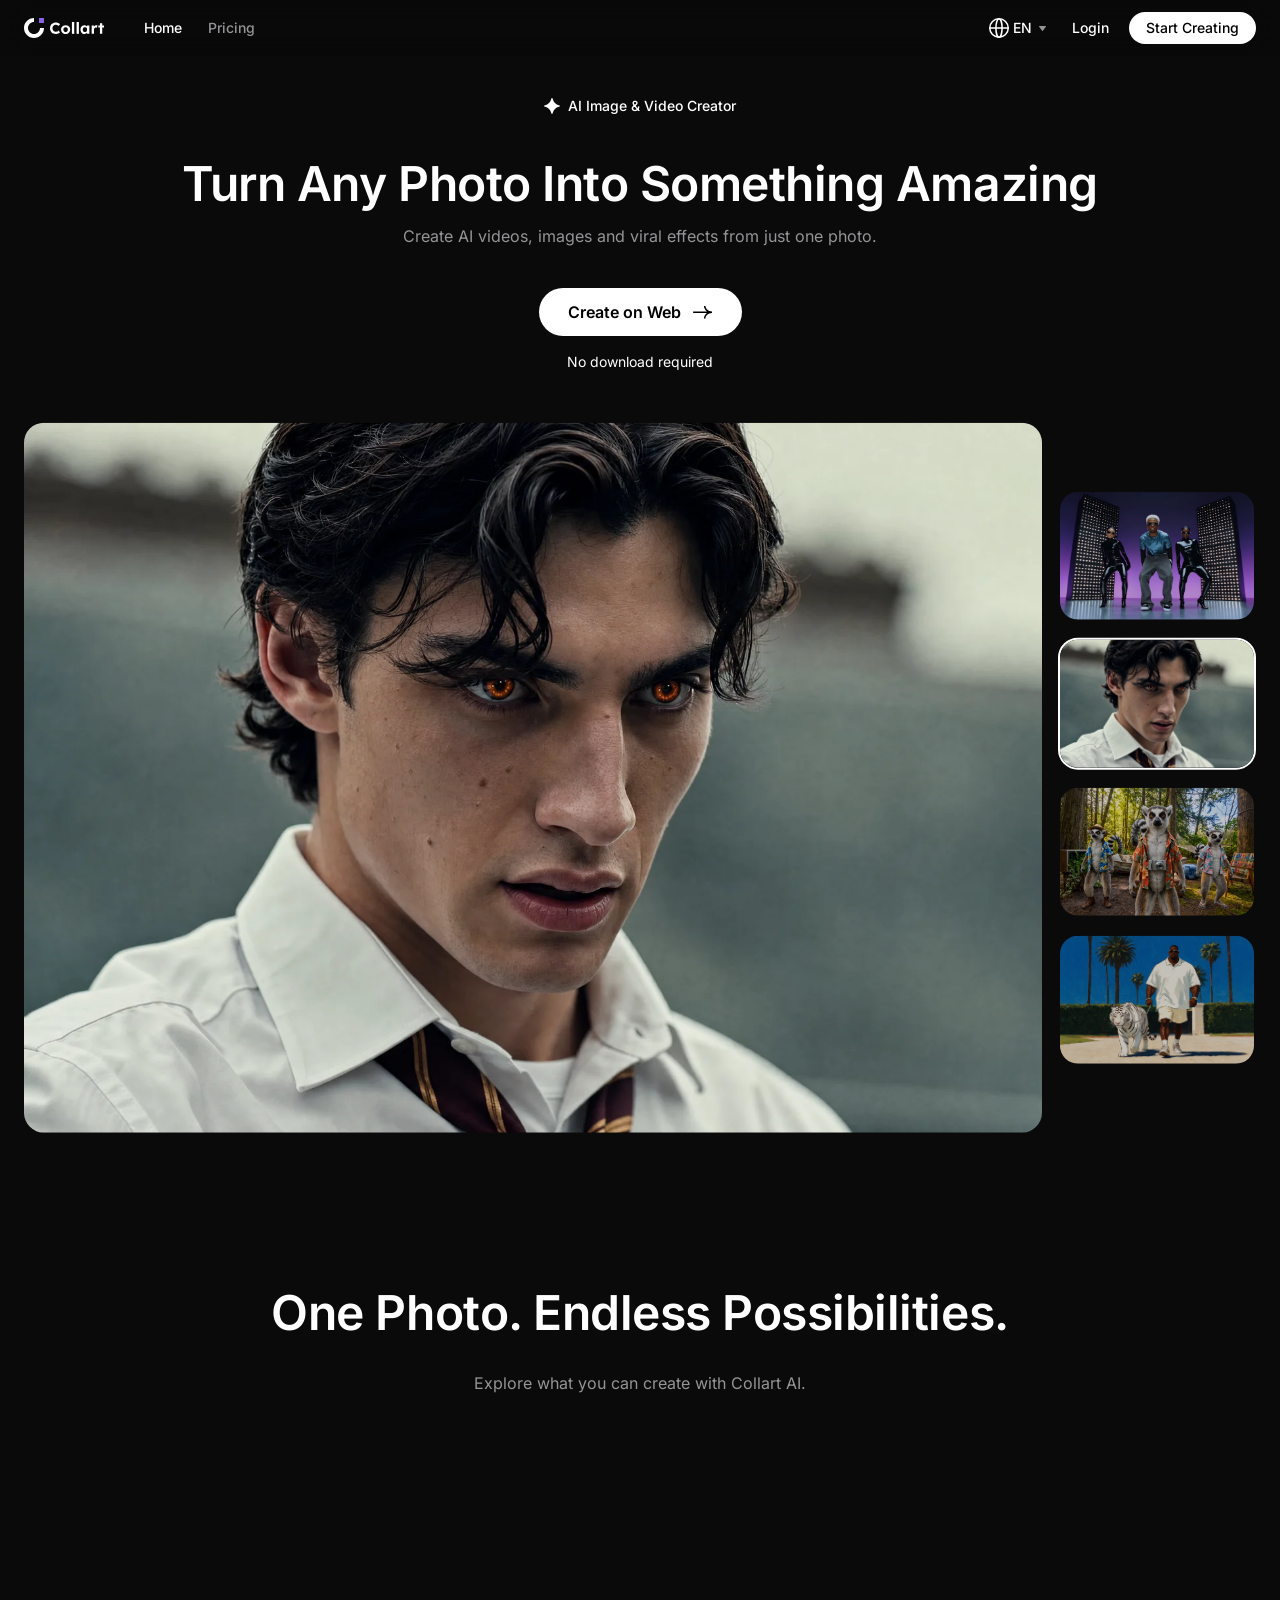
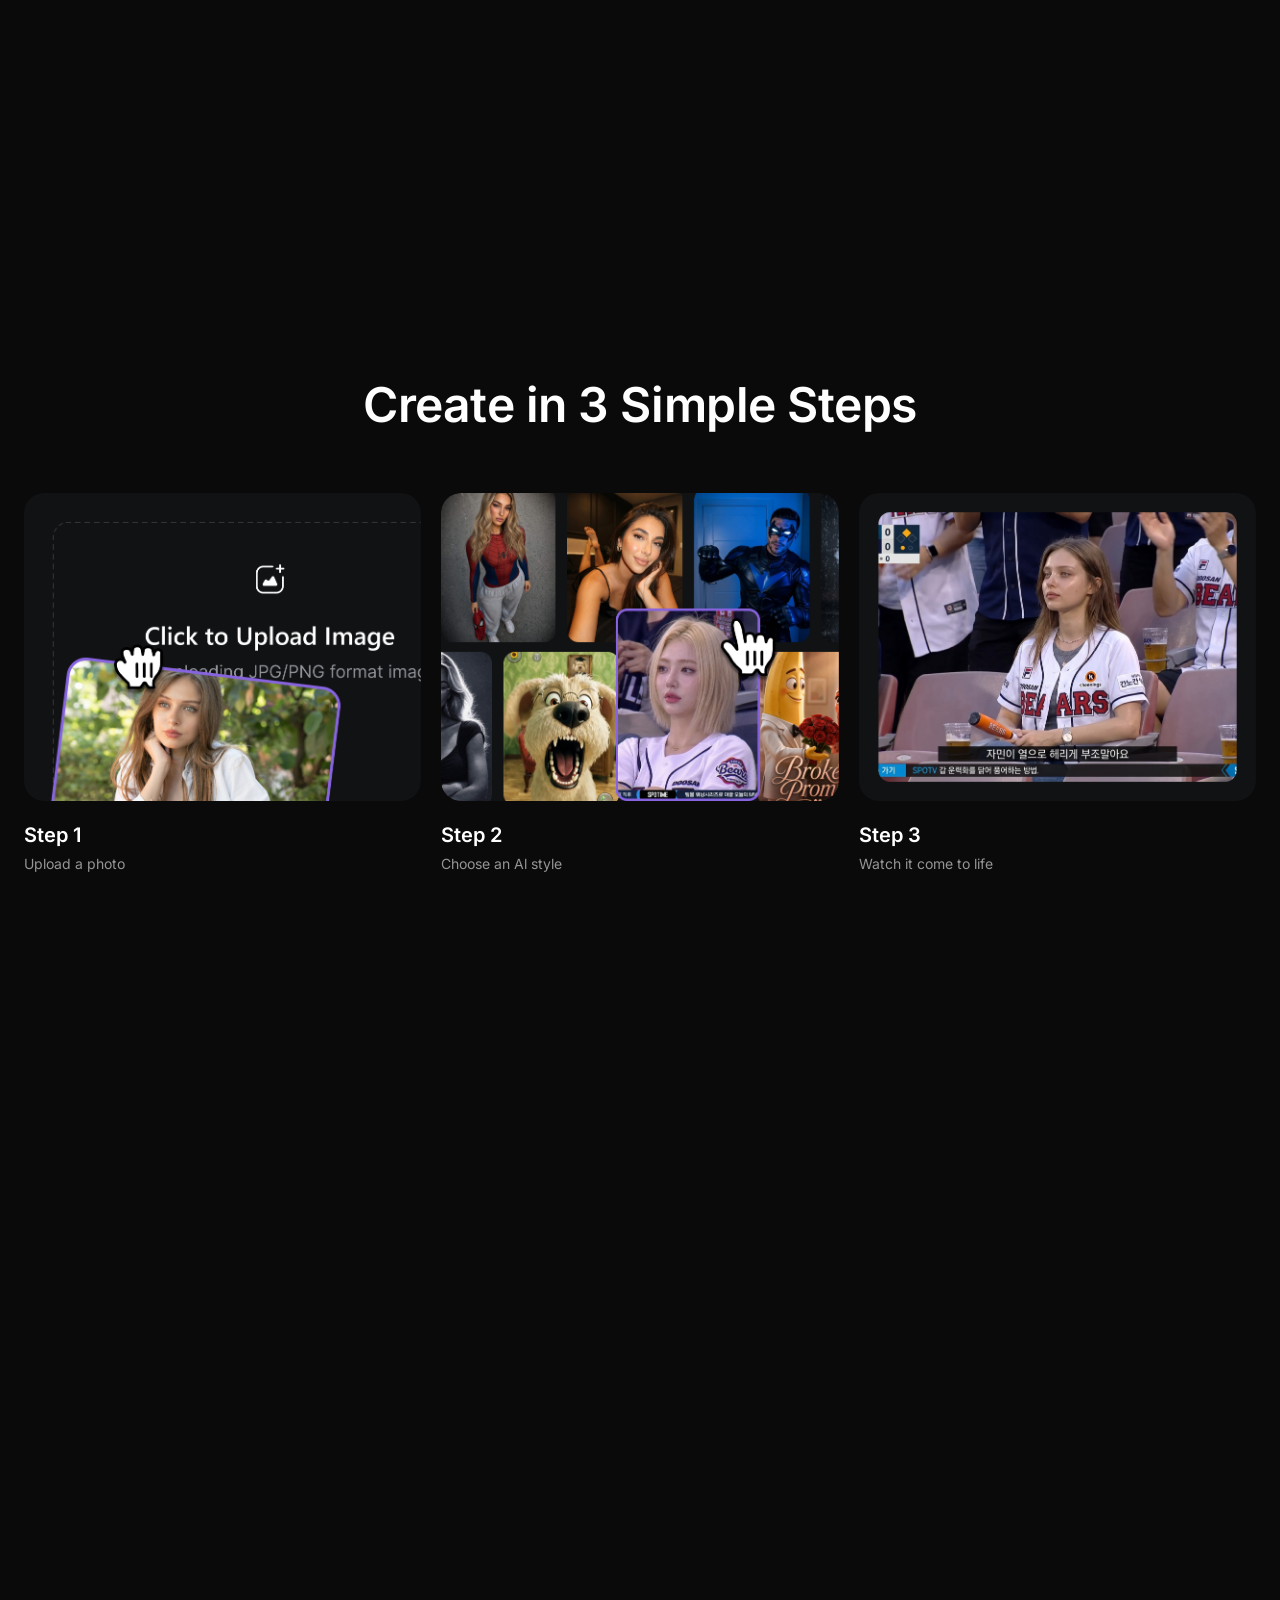
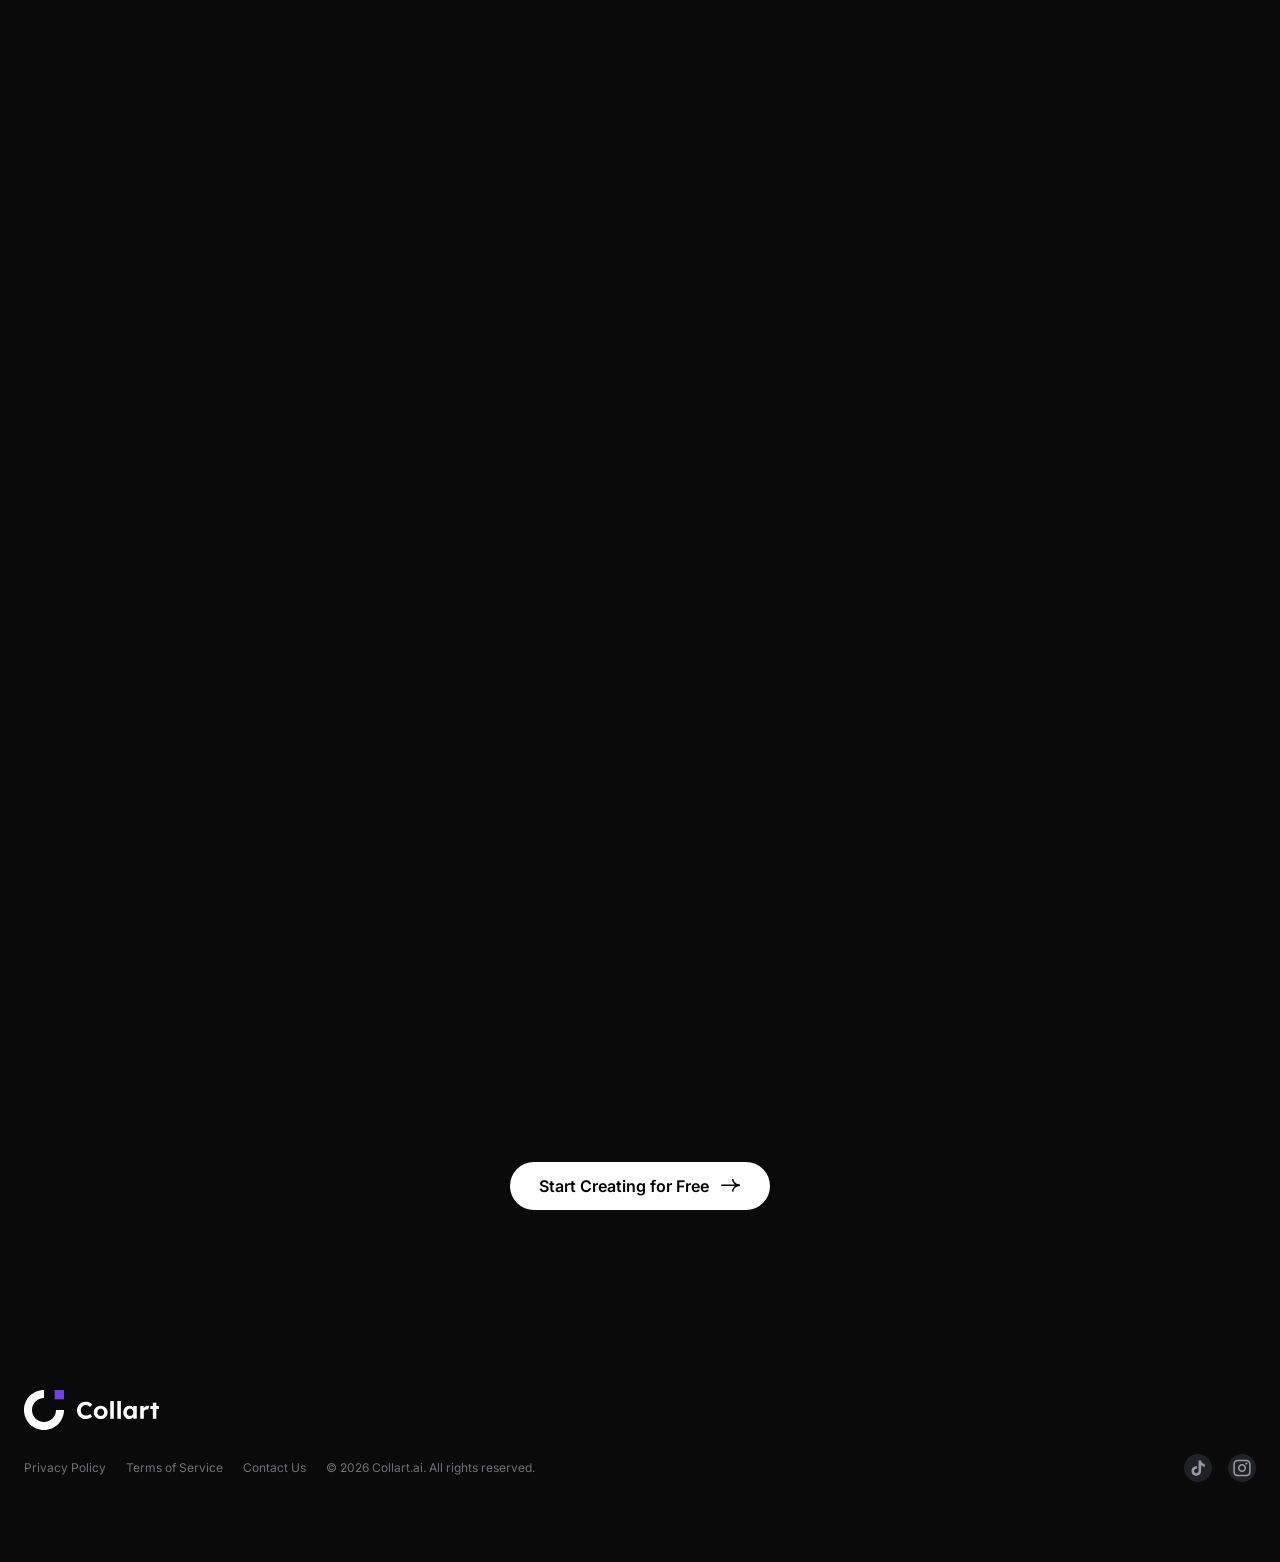
==== commit 6bcef68a: "Publish simple steps update" ====
--- a/index.html
+++ b/index.html
@@ -9,8 +9,8 @@
     />
     <meta name="theme-color" content="#0a0a0a" />
     <title>Collart — AI Image & Video Creator</title>
-    <script type="module" crossorigin src="./assets/main-D2bMSje0.js"></script>
-    <link rel="stylesheet" crossorigin href="./assets/main-CQhPsldm.css">
+    <script type="module" crossorigin src="./assets/main-CF0twOlz.js"></script>
+    <link rel="stylesheet" crossorigin href="./assets/main-CHfLibXQ.css">
   </head>
   <body>
     <div id="root"></div>
--- a/assets/main-CHfLibXQ.css
+++ b/assets/main-CHfLibXQ.css
@@ -0,0 +1 @@
+@font-face{font-family:Inter;font-style:normal;font-display:swap;font-weight:400;src:url(./inter-cyrillic-ext-400-normal-BQZuk6qB.woff2)format("woff2"),url(./inter-cyrillic-ext-400-normal-DQukG94-.woff)format("woff");unicode-range:U+460-52F,U+1C80-1C8A,U+20B4,U+2DE0-2DFF,U+A640-A69F,U+FE2E-FE2F}@font-face{font-family:Inter;font-style:normal;font-display:swap;font-weight:400;src:url(./inter-cyrillic-400-normal-obahsSVq.woff2)format("woff2"),url(./inter-cyrillic-400-normal-HOLc17fK.woff)format("woff");unicode-range:U+301,U+400-45F,U+490-491,U+4B0-4B1,U+2116}@font-face{font-family:Inter;font-style:normal;font-display:swap;font-weight:400;src:url(./inter-greek-ext-400-normal-DGGRlc-M.woff2)format("woff2"),url(./inter-greek-ext-400-normal-KugGGMne.woff)format("woff");unicode-range:U+1F??}@font-face{font-family:Inter;font-style:normal;font-display:swap;font-weight:400;src:url(./inter-greek-400-normal-B4URO6DV.woff2)format("woff2"),url(./inter-greek-400-normal-q2sYcFCs.woff)format("woff");unicode-range:U+370-377,U+37A-37F,U+384-38A,U+38C,U+38E-3A1,U+3A3-3FF}@font-face{font-family:Inter;font-style:normal;font-display:swap;font-weight:400;src:url(./inter-vietnamese-400-normal-DMkecbls.woff2)format("woff2"),url(./inter-vietnamese-400-normal-Bbgyi5SW.woff)format("woff");unicode-range:U+102-103,U+110-111,U+128-129,U+168-169,U+1A0-1A1,U+1AF-1B0,U+300-301,U+303-304,U+308-309,U+323,U+329,U+1EA0-1EF9,U+20AB}@font-face{font-family:Inter;font-style:normal;font-display:swap;font-weight:400;src:url(./inter-latin-ext-400-normal-C1nco2VV.woff2)format("woff2"),url(./inter-latin-ext-400-normal-77YHD8bZ.woff)format("woff");unicode-range:U+100-2BA,U+2BD-2C5,U+2C7-2CC,U+2CE-2D7,U+2DD-2FF,U+304,U+308,U+329,U+1D00-1DBF,U+1E00-1E9F,U+1EF2-1EFF,U+2020,U+20A0-20AB,U+20AD-20C0,U+2113,U+2C60-2C7F,U+A720-A7FF}@font-face{font-family:Inter;font-style:normal;font-display:swap;font-weight:400;src:url(./inter-latin-400-normal-C38fXH4l.woff2)format("woff2"),url(./inter-latin-400-normal-CyCys3Eg.woff)format("woff");unicode-range:U+??,U+131,U+152-153,U+2BB-2BC,U+2C6,U+2DA,U+2DC,U+304,U+308,U+329,U+2000-206F,U+20AC,U+2122,U+2191,U+2193,U+2212,U+2215,U+FEFF,U+FFFD}@font-face{font-family:Inter;font-style:normal;font-display:swap;font-weight:500;src:url(./inter-cyrillic-ext-500-normal-B0yAr1jD.woff2)format("woff2"),url(./inter-cyrillic-ext-500-normal-BmqWE9Dz.woff)format("woff");unicode-range:U+460-52F,U+1C80-1C8A,U+20B4,U+2DE0-2DFF,U+A640-A69F,U+FE2E-FE2F}@font-face{font-family:Inter;font-style:normal;font-display:swap;font-weight:500;src:url(./inter-cyrillic-500-normal-BasfLYem.woff2)format("woff2"),url(./inter-cyrillic-500-normal-CxZf_p3X.woff)format("woff");unicode-range:U+301,U+400-45F,U+490-491,U+4B0-4B1,U+2116}@font-face{font-family:Inter;font-style:normal;font-display:swap;font-weight:500;src:url(./inter-greek-ext-500-normal-C4iEst2y.woff2)format("woff2"),url(./inter-greek-ext-500-normal-2j5mBUwD.woff)format("woff");unicode-range:U+1F??}@font-face{font-family:Inter;font-style:normal;font-display:swap;font-weight:500;src:url(./inter-greek-500-normal-BIZE56-Y.woff2)format("woff2"),url(./inter-greek-500-normal-Xzm54t5V.woff)format("woff");unicode-range:U+370-377,U+37A-37F,U+384-38A,U+38C,U+38E-3A1,U+3A3-3FF}@font-face{font-family:Inter;font-style:normal;font-display:swap;font-weight:500;src:url(./inter-vietnamese-500-normal-DOriooB6.woff2)format("woff2"),url(./inter-vietnamese-500-normal-mJboJaSs.woff)format("woff");unicode-range:U+102-103,U+110-111,U+128-129,U+168-169,U+1A0-1A1,U+1AF-1B0,U+300-301,U+303-304,U+308-309,U+323,U+329,U+1EA0-1EF9,U+20AB}@font-face{font-family:Inter;font-style:normal;font-display:swap;font-weight:500;src:url(./inter-latin-ext-500-normal-CV4jyFjo.woff2)format("woff2"),url(./inter-latin-ext-500-normal-BxGbmqWO.woff)format("woff");unicode-range:U+100-2BA,U+2BD-2C5,U+2C7-2CC,U+2CE-2D7,U+2DD-2FF,U+304,U+308,U+329,U+1D00-1DBF,U+1E00-1E9F,U+1EF2-1EFF,U+2020,U+20A0-20AB,U+20AD-20C0,U+2113,U+2C60-2C7F,U+A720-A7FF}@font-face{font-family:Inter;font-style:normal;font-display:swap;font-weight:500;src:url(./inter-latin-500-normal-Cerq10X2.woff2)format("woff2"),url(./inter-latin-500-normal-BL9OpVg8.woff)format("woff");unicode-range:U+??,U+131,U+152-153,U+2BB-2BC,U+2C6,U+2DA,U+2DC,U+304,U+308,U+329,U+2000-206F,U+20AC,U+2122,U+2191,U+2193,U+2212,U+2215,U+FEFF,U+FFFD}@font-face{font-family:Inter;font-style:normal;font-display:swap;font-weight:600;src:url(./inter-cyrillic-ext-600-normal-Dfes3d0z.woff2)format("woff2"),url(./inter-cyrillic-ext-600-normal-Bcila6Z-.woff)format("woff");unicode-range:U+460-52F,U+1C80-1C8A,U+20B4,U+2DE0-2DFF,U+A640-A69F,U+FE2E-FE2F}@font-face{font-family:Inter;font-style:normal;font-display:swap;font-weight:600;src:url(./inter-cyrillic-600-normal-CWCymEST.woff2)format("woff2"),url(./inter-cyrillic-600-normal-4D_pXhcN.woff)format("woff");unicode-range:U+301,U+400-45F,U+490-491,U+4B0-4B1,U+2116}@font-face{font-family:Inter;font-style:normal;font-display:swap;font-weight:600;src:url(./inter-greek-ext-600-normal-DRtmH8MT.woff2)format("woff2"),url(./inter-greek-ext-600-normal-B8X0CLgF.woff)format("woff");unicode-range:U+1F??}@font-face{font-family:Inter;font-style:normal;font-display:swap;font-weight:600;src:url(./inter-greek-600-normal-plRanbMR.woff2)format("woff2"),url(./inter-greek-600-normal-BZpKdvQh.woff)format("woff");unicode-range:U+370-377,U+37A-37F,U+384-38A,U+38C,U+38E-3A1,U+3A3-3FF}@font-face{font-family:Inter;font-style:normal;font-display:swap;font-weight:600;src:url(./inter-vietnamese-600-normal-Cc8MFFhd.woff2)format("woff2"),url(./inter-vietnamese-600-normal-BuLX-rYi.woff)format("woff");unicode-range:U+102-103,U+110-111,U+128-129,U+168-169,U+1A0-1A1,U+1AF-1B0,U+300-301,U+303-304,U+308-309,U+323,U+329,U+1EA0-1EF9,U+20AB}@font-face{font-family:Inter;font-style:normal;font-display:swap;font-weight:600;src:url(./inter-latin-ext-600-normal-D2bJ5OIk.woff2)format("woff2"),url(./inter-latin-ext-600-normal-CIVaiw4L.woff)format("woff");unicode-range:U+100-2BA,U+2BD-2C5,U+2C7-2CC,U+2CE-2D7,U+2DD-2FF,U+304,U+308,U+329,U+1D00-1DBF,U+1E00-1E9F,U+1EF2-1EFF,U+2020,U+20A0-20AB,U+20AD-20C0,U+2113,U+2C60-2C7F,U+A720-A7FF}@font-face{font-family:Inter;font-style:normal;font-display:swap;font-weight:600;src:url(./inter-latin-600-normal-LgqL8muc.woff2)format("woff2"),url(./inter-latin-600-normal-CiBQ2DWP.woff)format("woff");unicode-range:U+??,U+131,U+152-153,U+2BB-2BC,U+2C6,U+2DA,U+2DC,U+304,U+308,U+329,U+2000-206F,U+20AC,U+2122,U+2191,U+2193,U+2212,U+2215,U+FEFF,U+FFFD}:root{--lightningcss-light: ;--lightningcss-dark:initial;color-scheme:dark;font-synthesis:none;text-rendering:optimizelegibility;--page:#0a0a0a;--surface:#111214;--surface-raised:#1a1c1f;--text:#fff;--text-secondary:#f2f2f799;--text-tertiary:#ebebf54d;--separator:#ffffff1a;--color-semantic-foreground-primary:#fff;--color-semantic-foreground-tertiary:#f2f2f74d;--color-semantic-button-primary-default:#8864e0;--color-semantic-button-primary-hover:#9d79f7;--color-semantic-button-primary-active:#7d58d2;--color-semantic-button-primary-disabled:#4f2a9e;--color-semantic-button-default-default:#3a3a3c;--color-semantic-button-default-hover:#48484a;--color-semantic-button-default-active:#2c2c2e;--color-semantic-button-default-disabled:#3a3a3c;--color-semantic-button-dashed-default:#8e8e93;--color-semantic-button-dashed-hover:#9d79f7;--color-semantic-button-dashed-active:#7d58d2;--color-semantic-button-dashed-disabled:#8e8e93;--color-semantic-button-text-default:transparent;--color-semantic-button-text-hover:#2c2c2e;--color-semantic-button-text-active:#3a3a3c;--color-semantic-button-link-default:#8864e0;--color-semantic-button-link-hover:#9d79f7;--color-semantic-button-link-active:#7d58d2;--color-semantic-button-link-disabled:#f2f2f74d;--brand:var(--color-semantic-button-primary-default);--content-wide:1280px;--content-copy:1120px;font-family:Inter,-apple-system,BlinkMacSystemFont,Segoe UI,sans-serif}*{box-sizing:border-box}html{scroll-behavior:smooth;background:var(--page)}body{background:var(--page);min-width:320px;min-height:100vh;color:var(--text);margin:0}button,a{font:inherit}button{color:inherit}a{color:inherit;text-decoration:none}img{max-width:100%;display:block}a:focus-visible,button:focus-visible{outline:2px solid var(--color-semantic-button-primary-hover);outline-offset:3px}button:disabled,a[aria-disabled=true]{cursor:not-allowed}a[aria-disabled=true]{pointer-events:none}.page-shell{background:var(--page);width:100%;min-height:100vh;padding-top:56px;overflow:clip}.content-wide{width:min(var(--content-wide), calc(100% - 48px));margin-inline:auto}main section[id]{scroll-margin-top:72px}.site-header{z-index:100;isolation:isolate;background:0 0;height:56px;position:fixed;inset:0 0 auto}.site-header:before{content:"";z-index:0;-webkit-backdrop-filter:blur(12px)saturate(120%);backdrop-filter:blur(12px)saturate(120%);pointer-events:none;background:#0a0a0aad;position:absolute;inset:0}.site-header__inner{z-index:1;justify-content:space-between;align-items:center;width:min(1440px,100%);height:56px;margin-inline:auto;padding:0 24px;display:flex;position:relative}.site-header__left,.site-header__actions,.desktop-nav,.brand,.language-button{align-items:center;display:flex}.site-header__left{flex:none;gap:40px}.brand--header{cursor:pointer;white-space:nowrap;background:0 0;border:0;flex:0 0 80px;gap:6px;width:80px;height:20px;padding:0;transition:opacity .16s}.brand--header:hover{opacity:.82}.brand--header:active{opacity:.64}.brand--header img:last-child{flex:0 0 54px}.desktop-nav{flex:0 0 111px;justify-content:space-between;gap:0;width:111px}.desktop-nav .header-text-button,.site-header__actions .header-text-button,.language-button,.header-logout-button,.header-cta{letter-spacing:0;font-size:14px;font-weight:500;line-height:20px}.header-text-button{background:var(--color-semantic-button-text-default);min-height:32px;color:var(--color-semantic-foreground-primary);cursor:pointer;white-space:nowrap;border:0;border-radius:8px;flex:none;align-items:center;margin:-6px -10px;padding:6px 10px;transition:background .16s,color .16s;display:inline-flex}.header-text-button:hover{background:var(--color-semantic-button-text-hover);color:var(--color-semantic-foreground-primary)}.header-text-button:active{background:var(--color-semantic-button-text-active);color:var(--color-semantic-foreground-primary)}.header-text-button[aria-disabled=true]{background:var(--color-semantic-button-text-default);color:var(--color-semantic-foreground-tertiary)}.desktop-nav .header-text-button:not([aria-current=page]){color:var(--text-secondary)}.desktop-nav .header-text-button:not([aria-current=page]):hover,.desktop-nav .header-text-button:not([aria-current=page]):active{color:var(--color-semantic-foreground-primary)}.site-header__actions{flex:none;gap:20px;height:32px}.language-button{cursor:pointer;background:0 0;border:0;flex:0 0 63px;gap:0;width:63px;height:20px;padding:0;transition:opacity .16s}.language-button:hover{opacity:.82}.language-button:active{opacity:.64}.language-button:disabled{color:var(--color-semantic-foreground-tertiary);opacity:1;background:0 0}.language-button__value{align-items:center;gap:4px;width:43px;height:20px;display:flex}.language-button__value>img{flex:0 0 20px;width:20px;height:20px;transform:rotate(-90deg)}.language-button__value>span{text-align:center;flex:0 0 19px}.language-button__chevron{justify-content:center;align-items:center;width:20px;height:20px;display:flex}.language-button__chevron img{object-fit:contain;width:8px;height:5px;transform:scaleY(-1)}.language-modal{z-index:200;-webkit-backdrop-filter:blur(25px);backdrop-filter:blur(25px);background:#0009;place-items:center;padding:24px;animation:.16s ease-out language-overlay-in;display:grid;position:fixed;inset:0}.language-modal__dialog{background:var(--surface);border-radius:20px;width:min(798px,100%);height:440px;max-height:calc(100vh - 48px);padding:24px;animation:.18s ease-out language-dialog-in;overflow:hidden}.language-modal__dialog:focus{outline:none}.language-modal__header{justify-content:space-between;align-items:center;height:28px;display:flex}.language-modal__header h2{margin:0;font-size:20px;font-weight:600;line-height:28px}.language-modal__close{cursor:pointer;background:0 0;border:0;flex:0 0 16px;width:16px;height:16px;padding:0;transition:opacity .16s;position:relative}.language-modal__close:before{content:"";position:absolute;inset:-8px}.language-modal__close:hover{opacity:.82}.language-modal__close:active{opacity:.64}.language-modal__grid{grid-template-columns:repeat(3,226px);justify-content:center;gap:20px;width:100%;margin-top:40px;display:grid}.language-modal__column{gap:20px;display:grid}.language-option{width:226px;height:24px;color:var(--text);text-align:left;cursor:pointer;background:0 0;border:0;justify-content:space-between;align-items:center;padding:0;font-size:16px;font-weight:400;line-height:24px;transition:color .16s,opacity .16s;display:flex}.language-option:hover{color:var(--color-semantic-button-primary-hover)}.language-option:active{color:var(--color-semantic-button-primary-active)}.language-option--selected{color:var(--color-semantic-button-primary-default)}.language-option__check{flex:0 0 16px;place-items:center;width:16px;height:16px;display:grid}.language-option__check img{width:16px;height:16px}.language-modal__footer{display:none}.login-modal{z-index:200;-webkit-backdrop-filter:blur(25px);backdrop-filter:blur(25px);background:#0009;place-items:center;padding:24px;animation:.16s ease-out language-overlay-in;display:grid;position:fixed;inset:0}.login-modal__dialog{background:var(--surface);border-radius:20px;width:min(390px,100%);height:562px;max-height:calc(100vh - 48px);animation:.18s ease-out language-dialog-in;position:relative;overflow:hidden}.login-modal__dialog:focus{outline:none}.login-modal__close{z-index:1;cursor:pointer;background:0 0;border:0;width:16px;height:16px;padding:0;transition:opacity .16s;position:absolute;top:20px;right:20px}.login-modal__close:before{content:"";position:absolute;inset:-8px}.login-modal__close:hover{opacity:.82}.login-modal__close:active{opacity:.64}.login-modal__header{flex-direction:column;align-items:center;gap:8px;width:301px;display:flex;position:absolute;top:36px;left:50%;transform:translate(-50%)}.login-modal__header>img{width:80px;height:80px}.login-modal__header h2{text-align:center;margin:0;font-size:20px;font-weight:600;line-height:28px}.login-modal__methods{gap:12px;width:342px;display:grid;position:absolute;top:186px;left:24px}.login-method{width:100%;height:40px;color:var(--text);cursor:pointer;background:#2c2c2e;border:0;border-radius:8px;justify-content:flex-start;align-items:center;padding:0;transition:background .16s;display:flex;position:relative;overflow:hidden}.login-method:hover{background:#3a3a3c}.login-method:active{background:#48484a}.login-method__content{align-items:center;gap:20px;font-size:14px;font-weight:600;line-height:20px;display:flex;position:absolute;top:8px;left:89px}.login-method__content img{flex:0 0 24px;width:24px;height:24px}.login-modal__divider{place-items:center;width:342px;height:20px;display:grid;position:absolute;top:298px;left:24px}.login-modal__divider img{width:342px;height:1px;position:absolute;top:10px;left:0}.login-modal__divider span{background:var(--surface);text-align:center;width:37px;font-size:14px;font-weight:400;line-height:20px;position:relative}.login-modal__form{position:absolute;inset:354px 24px auto}.login-modal__form label{height:24px;font-size:16px;font-weight:400;line-height:24px;display:block}.login-modal__form input{border:1px solid var(--separator);width:100%;height:40px;color:var(--text);background:0 0;border-radius:8px;outline:0;margin-top:8px;padding:9px;font-size:14px;font-weight:400;line-height:20px;transition:border-color .16s}.login-modal__form input::placeholder{color:var(--text-secondary);opacity:1}.login-modal__form input:hover{border-color:#ffffff3d}.login-modal__form input:focus-visible{border-color:var(--color-semantic-button-primary-hover);outline-offset:1px;outline:2px solid #9d79f747}.login-modal__continue{background:var(--color-semantic-button-primary-default);width:100%;height:40px;color:var(--text);cursor:pointer;border:0;border-radius:8px;margin-top:32px;padding:8px 10px;font-size:16px;font-weight:600;line-height:24px;transition:background .16s}.login-modal__continue:hover{background:var(--color-semantic-button-primary-hover)}.login-modal__continue:active{background:var(--color-semantic-button-primary-active)}@keyframes language-overlay-in{0%{opacity:0}to{opacity:1}}@keyframes language-dialog-in{0%{opacity:0;transform:scale(.98)}to{opacity:1;transform:scale(1)}}@keyframes language-sheet-in{0%{opacity:0;transform:translateY(24px)}to{opacity:1;transform:translateY(0)}}.header-cta{background:var(--color-semantic-foreground-primary);color:#000;cursor:pointer;white-space:nowrap;border:0;border-radius:999px;flex:0 0 127px;justify-content:center;align-items:center;width:127px;height:32px;padding:6px 16px;transition:transform .16s,filter .16s,background .16s,color .16s;display:inline-flex}.header-cta:hover{filter:brightness(.94);transform:translateY(-1px)}.header-cta:active{filter:brightness(.86);transform:translateY(0)}.header-cta[aria-disabled=true]{background:var(--color-semantic-button-default-disabled);color:var(--color-semantic-foreground-tertiary);filter:none}.header-logout-button{color:#ff453a;cursor:pointer;white-space:nowrap;background:#ff453a26;border:0;border-radius:9999px;flex:none;justify-content:center;align-items:center;height:32px;padding:6px 16px;transition:background .16s,opacity .16s;display:inline-flex}.header-logout-button:hover{background:#ff453a33}.header-logout-button:active{background:#ff453a42}.menu-button,.mobile-nav,.mobile-drawer-button,.site-header__mobile-actions,.mobile-sticky-cta{display:none}@supports not ((-webkit-backdrop-filter:blur(1px)) or (backdrop-filter:blur(1px))){.site-header:before{background:#0a0a0af0}}.hero-copy{width:min(var(--content-copy), calc(100% - 48px));text-align:center;flex-direction:column;align-items:center;min-height:274px;margin:40px auto 0;display:flex}.eyebrow{align-items:center;gap:8px;height:20px;margin:0;font-size:14px;font-weight:500;line-height:20px;display:flex}.hero-copy__heading{margin-top:40px}.hero-copy h1,.section-heading h2,.simple-steps h2,.style-section>h2{letter-spacing:-.48px;margin:0;font-size:48px;font-weight:600;line-height:56px}.hero-copy__heading>p,.section-heading>p,.device-copy>p{color:var(--text-secondary);margin:12px 0 0;font-size:16px;font-weight:400;line-height:24px}.hero-copy>.cta{margin-top:40px}.no-download{color:var(--text);margin:16px 0 0;font-size:14px;line-height:20px}.cta{border:solid var(--color-semantic-button-dashed-default);min-height:48px;color:var(--color-semantic-foreground-primary);background:0 0;border-width:2px .5px;border-radius:999px;justify-content:center;align-items:center;gap:12px;padding:10px 27px;font-size:16px;font-weight:600;line-height:24px;transition:background .16s,border-color .16s,color .16s,transform .16s;display:inline-flex}.cta img{width:20px;height:20px;transform:rotate(180deg)}.cta:hover{border-color:var(--color-semantic-button-dashed-hover);color:var(--color-semantic-foreground-primary);background:0 0;transform:translateY(-1px)}.cta:active{border-color:var(--color-semantic-button-dashed-active);transform:translateY(0)}.cta--hero{border-color:var(--color-semantic-foreground-primary);padding-inline:28px;transition:opacity .15s cubic-bezier(.4,0,.2,1);overflow:hidden}.cta--hero .cta__icon{flex:0 0 20px;width:20px;height:20px;transition:transform .15s cubic-bezier(.4,0,.2,1);display:block;position:relative}.cta--hero .cta__icon img{width:19.091px;max-width:none;height:12.728px;position:absolute;top:3.64px;left:.45px;transform:rotate(180deg)}.cta--hero:hover{border-color:var(--color-semantic-foreground-primary);opacity:.8;transform:none}.cta--hero:hover .cta__icon{transform:translate(4px)}.cta--hero:active{border-color:var(--color-semantic-foreground-primary);transform:none}.cta--solid,.cta--solid:hover,.cta--solid:active{background:var(--color-semantic-control-radio-neutral,#fff);color:var(--color-semantic-foreground-inverse,#000);border-color:#0000}.cta--solid .cta__icon img{filter:brightness(0)}.hero-cta{cursor:pointer}.hero-cta--mobile-store{min-height:48px;padding:12px 28px}.hero-cta__store-label{flex:none;align-items:center;gap:4px;display:inline-flex}.hero-cta__store-label>img,.hero-cta__store-label .google-play-icon{flex:0 0 24px;width:24px;height:24px}.hero-cta__store-label>img{transform:none}.hero-cta__apple{filter:brightness(0)invert()}.cta--solid .hero-cta__apple{filter:brightness(0)}.cta[aria-disabled=true]{border-color:var(--color-semantic-button-dashed-disabled);color:var(--color-semantic-foreground-tertiary);transform:none}.cta[aria-disabled=true] img{opacity:.3}.cta--filled{background:var(--color-semantic-button-primary-default);border:0;gap:8px;width:100%;height:40px;min-height:40px;padding:10px 16px;font-size:14px;line-height:20px}.cta--filled:hover{background:var(--color-semantic-button-primary-hover);color:var(--color-semantic-foreground-primary)}.cta--filled:active{background:var(--color-semantic-button-primary-active)}.cta--filled[aria-disabled=true]{background:var(--color-semantic-button-primary-disabled);color:var(--color-semantic-foreground-tertiary)}.hero-gallery-wrap{margin-top:40px}.hero-gallery{grid-template-columns:minmax(0,1066px) 198px;align-items:center;gap:16px;width:100%;height:710px;display:grid}.hero-gallery__main{background:var(--surface);border-radius:20px;height:710px;overflow:hidden}.hero-gallery__main img,.hero-gallery__thumbs img,.feature-showcase__media img,.style-card>img,.premium-media img,.creation-gallery__item{object-fit:cover;width:100%;height:100%}.hero-gallery__main img{animation:.32s media-fade}@keyframes media-fade{0%{opacity:.55;transform:scale(1.01)}to{opacity:1;transform:scale(1)}}.hero-gallery__thumbs{grid-template-rows:repeat(4,132px);gap:16px;height:576px;display:grid}.hero-gallery__thumbs button{cursor:pointer;opacity:.78;background:0 0;border:2px solid #0000;border-radius:20px;width:198px;height:132px;padding:0;transition:opacity .16s,border-color .16s,transform .16s;overflow:hidden}.hero-gallery__thumbs button:hover,.hero-gallery__thumbs button.is-selected{opacity:1}.hero-gallery__thumbs button:hover:not(.is-selected){border-color:var(--color-semantic-button-dashed-hover)}.hero-gallery__thumbs button:active:not(.is-selected){border-color:var(--color-semantic-button-dashed-active)}.hero-gallery__thumbs button.is-selected{border-color:#fff}.section-heading{width:min(var(--content-copy), calc(100% - 48px));text-align:center;margin-inline:auto}.possibilities>.section-heading{margin-top:160px}.feature-showcase{grid-template-columns:320px minmax(0,900px);align-items:center;gap:60px;height:683px;margin-top:60px;display:grid}.feature-showcase__nav{flex-direction:column;height:532px;display:flex}.feature-item{border:0;flex:none;padding:24px 0;position:relative}.feature-item:not(:last-child):after{background:var(--separator);content:"";height:1px;position:absolute;bottom:0;left:0;right:0}.feature-item:first-child{padding-top:0}.feature-item:last-child{padding-bottom:0}.feature-item>button,.feature-item__expanded>button{background:var(--color-semantic-button-text-default);width:100%;color:var(--text-secondary);text-align:left;cursor:pointer;border:0;border-radius:8px;padding:0;font-size:20px;font-weight:400;line-height:28px;transition:background .16s,color .16s}.feature-item>button:hover,.feature-item__expanded>button:not(.try-button):hover{color:var(--color-semantic-foreground-primary);background:0 0}.feature-item>button:active,.feature-item__expanded>button:active{background:var(--color-semantic-button-text-active)}.feature-item>button:disabled,.feature-item__expanded>button:disabled{background:var(--color-semantic-button-text-default);color:var(--color-semantic-foreground-tertiary)}.feature-item--active{padding-bottom:24px}.feature-item--active:last-child{padding-bottom:0}.feature-item__expanded>button{color:var(--text);font-size:28px;font-weight:600;line-height:36px}.feature-item__expanded p{max-width:320px;color:var(--text-secondary);margin:8px 0 0;font-size:16px;line-height:24px}.feature-item__expanded>button.try-button{background:var(--color-semantic-button-primary-default);width:fit-content;height:36px;color:var(--color-semantic-foreground-primary);cursor:pointer;border:0;border-radius:999px;align-items:center;gap:8px;margin-top:24px;padding:8px 16px;font-size:14px;font-weight:400;line-height:20px;transition:background .16s;display:flex}.feature-item__expanded>button.try-button:hover{background:var(--color-semantic-button-primary-hover);color:var(--color-semantic-foreground-primary)}.feature-item__expanded>button.try-button:active{background:var(--color-semantic-button-primary-active)}.feature-item__expanded>button.try-button[aria-disabled=true]{background:var(--color-semantic-button-primary-disabled);color:var(--color-semantic-foreground-tertiary);transform:none}.feature-item__expanded>button.try-button[aria-disabled=true] .try-button__icon{opacity:.3}.feature-item__expanded>button.try-button .try-button__icon{flex:0 0 16px;width:16px;height:16px;transition:transform .15s cubic-bezier(.4,0,.2,1);position:relative}.feature-item__expanded>button.try-button .try-button__icon img{width:15.273px;max-width:none;height:10.182px;position:absolute;top:2.33px;left:.29px;transform:rotate(180deg)}.feature-item__expanded>button.try-button:hover .try-button__icon{transform:translate(4px)}.feature-showcase__media{background:var(--surface);border-radius:24px;width:100%;height:683px;overflow:hidden}.feature-mobile-list{display:none}.simple-steps{margin-top:160px}.simple-steps h2{width:min(var(--content-copy), 100%);text-align:center;margin-inline:auto}.simple-steps__grid{grid-template-columns:repeat(3,minmax(0,1fr));gap:20px;margin-top:60px;display:grid}.simple-step{min-width:0}.simple-step__media{aspect-ratio:413.333/320;object-fit:cover;background:var(--surface);border-radius:20px;width:100%}.simple-step__copy{flex-direction:column;gap:4px;width:min(400px,100%);margin-top:20px;display:flex}.simple-step__copy h3,.simple-step__copy p{margin:0}.simple-step__copy h3{min-height:29px;color:var(--text);font-size:20px;font-weight:600;line-height:28px}.simple-step__copy p{color:var(--text-secondary);font-size:14px;font-weight:400;line-height:20px}.style-section{min-height:625px;margin-top:160px}.style-section>h2{text-align:center;height:56px}.style-grid{grid-template-columns:repeat(4,minmax(0,1fr));gap:20px;margin-top:60px;display:grid}.style-card-depth{perspective:1000px;border-radius:20px;height:345px;position:relative}.style-card{backface-visibility:hidden;clip-path:inset(0 round 20px);isolation:isolate;transform-origin:50%;height:345px;transform-style:preserve-3d;border-radius:20px;margin:0;position:relative;overflow:hidden}.style-card:hover{will-change:transform}.style-card>img{backface-visibility:hidden;border-radius:20px;height:345px}.style-card:hover>img{will-change:transform}.style-card:after{content:"";z-index:1;border-radius:inherit;pointer-events:none;background:linear-gradient(#0000 45%,#000c 100%);position:absolute;inset:0}.style-card__spotlight{z-index:2;border-radius:inherit;filter:blur(2px);mix-blend-mode:soft-light;pointer-events:none;position:absolute;inset:0}.style-card__copy{z-index:3;pointer-events:none;height:70px;padding:12px;position:absolute;bottom:0;left:0;right:0;transform:translateZ(28px)}.style-card h3{margin:0;font-size:38px;font-weight:600;line-height:46px}.style-cta{flex-direction:column;align-items:center;height:104px;margin-top:60px;display:flex}.style-cta h3,.device-copy h3{margin:0;font-size:28px;font-weight:600;line-height:36px}.style-cta .cta{margin-top:20px}.premium-section>.section-heading{margin-top:160px}.premium-layout{grid-template-columns:minmax(0,830px) 410px;gap:40px;height:562px;margin-top:60px;display:grid}.premium-media{background:var(--surface);border-radius:20px;height:562px;overflow:hidden}.plan-card{background:var(--page);border:0;border-radius:20px;flex-direction:column;justify-content:space-between;height:562px;padding:24px 24px 40px;display:flex;position:relative;overflow:hidden}.plan-card:before{z-index:2;border-radius:inherit;content:"";pointer-events:none;-webkit-mask-composite:xor;background:linear-gradient(#ffffff1a 0%,#ffffff4d 50%,#ffffff1a 100%);padding:.5px;position:absolute;inset:0;-webkit-mask-image:linear-gradient(#fff 0 0),linear-gradient(#fff 0 0);-webkit-mask-position:0 0,0 0;-webkit-mask-size:auto,auto;-webkit-mask-repeat:repeat,repeat;-webkit-mask-clip:content-box,border-box;-webkit-mask-origin:content-box,border-box;-webkit-mask-composite:xor;mask-composite:exclude;-webkit-mask-source-type:auto,auto;mask-mode:match-source,match-source}.plan-card__content,.plan-card>.cta{z-index:1;position:relative}.plan-card__glow{object-fit:contain;width:600px;max-width:none;height:600px;position:absolute;bottom:-150.5px;left:50%;transform:translate(-50%)}.plan-card h3{margin:0;font-size:28px;font-weight:500;line-height:36px}.plan-card p{color:var(--color-semantic-foreground-primary);margin:12px 0 0;font-size:14px;font-weight:400;line-height:20px}.plan-card__divider{width:100%;height:1px;margin:24px 0}.plan-card ul{gap:12px;margin:0;padding:0;list-style:none;display:grid}.plan-card li{color:var(--color-semantic-foreground-primary);align-items:center;gap:4px;font-size:14px;font-weight:400;line-height:20px;display:flex}.plan-card__check{flex:0 0 16px;width:16px;height:16px;position:relative}.plan-card__check img{width:9.833px;max-width:none;height:8.167px;position:absolute;top:calc(50% + .33px);left:calc(50% + .17px);transform:translate(-50%,-50%)}.plan-card>.cta--filled .cta__icon{flex:0 0 20px;width:20px;height:20px;transition:transform .15s cubic-bezier(.4,0,.2,1);display:block;position:relative}.plan-card>.cta--filled .cta__icon img{width:19.091px;max-width:none;height:12.728px;position:absolute;top:3.64px;left:.45px;transform:rotate(180deg)}.plan-card>.cta--filled:hover .cta__icon{transform:translate(4px)}.device-section>.section-heading{margin-top:170px}.device-row{grid-template-columns:169px 116px 590px 114px 171px;align-items:center;width:1160px;height:395px;margin:80px auto 0;display:grid}.device{object-fit:contain;height:395px}.device--phone{width:171px}.device--desktop{width:590px}.device-link{object-fit:fill;place-self:start;height:14.728px;margin-top:170.636px;position:relative}.device-link:nth-child(2){width:87.931%;left:25.862%}.device-link:nth-child(4){width:89.474%;left:-14.035%}.device-copy{width:min(var(--content-copy), calc(100% - 48px));text-align:center;height:80px;margin:60px auto 0}.device-copy>p{margin-top:16px}.creation-section>.section-heading{margin-top:160px}.creation-gallery{grid-template-columns:repeat(5,240px);gap:20px;height:780px;margin-top:60px;display:grid;position:relative;overflow:hidden}.creation-gallery__column{flex-direction:column;gap:20px;display:flex}.creation-gallery__column--mobile{display:none}.creation-gallery__item{background:var(--surface);border-radius:20px;flex:none}.creation-gallery__fade{z-index:1;background:linear-gradient(to bottom, #0a0a0a00, var(--page) 87%);pointer-events:none;height:160px;position:absolute;inset:auto 0 0}.creation-gallery__cta{z-index:2;position:absolute;bottom:20px;left:50%;transform:translate(-50%)}.creation-gallery__cta .cta{white-space:nowrap}.site-footer{flex-direction:column;gap:24px;min-height:92px;margin-top:160px;margin-bottom:80px;display:flex}.brand--footer{gap:12.5px;width:135px;height:40px}.site-footer__bottom,.site-footer__links,.site-footer__socials{align-items:center;display:flex}.site-footer__bottom{justify-content:space-between;min-height:28px}.site-footer__links{color:#ebebf573;gap:20px;font-size:12px;line-height:16px}.site-footer__links a:hover{color:var(--text)}.site-footer__socials{gap:16px}.site-footer__socials a{border-radius:50%;width:28px;height:28px;transition:transform .16s}.site-footer__socials a:hover{transform:translateY(-2px)}@media (width<=1180px){.hero-copy h1,.section-heading h2,.simple-steps h2,.style-section>h2{font-size:clamp(36px,4.2vw,48px);line-height:1.15}.hero-gallery{grid-template-columns:minmax(0,1fr) 160px;height:auto}.hero-gallery__main{aspect-ratio:1.5;height:auto}.hero-gallery__thumbs{grid-template-rows:repeat(4,auto);height:auto}.hero-gallery__thumbs button{aspect-ratio:1.5;border-radius:14px;width:100%;height:auto}.feature-showcase{grid-template-columns:280px minmax(0,1fr);gap:36px;height:auto}.feature-showcase__media{aspect-ratio:1.318;height:auto}.premium-layout{grid-template-columns:minmax(0,1.6fr) minmax(340px,.8fr);gap:24px;height:auto}.premium-media,.plan-card{height:562px}.device-row{grid-template-columns:145px 70px minmax(420px,1fr) 70px 147px;width:min(1000px,100% - 48px);height:auto}.device{width:100%;height:auto}.creation-gallery{grid-template-columns:repeat(5,minmax(0,1fr));gap:14px;height:min(68vw,780px)}.creation-gallery__column{gap:14px}.creation-gallery__column--desktop .creation-gallery__item{border-radius:14px}}@media (width<=760px){.page-shell{padding-bottom:92px}.content-wide,.section-heading,.simple-steps h2,.hero-copy,.device-copy{width:min(100% - 32px,560px)}.site-header__inner{padding:0 16px}.site-header:before{background:var(--page);-webkit-backdrop-filter:none;backdrop-filter:none}.desktop-nav,.site-header__actions{display:none}.site-header__left{gap:8px}.brand--header{flex:0 0 96px;gap:7.2px;width:96px;height:24px}.brand--header img:first-child{width:24px;height:24px}.brand--header img:last-child{flex:0 0 64.8px;width:64.8px;height:14.4px}.language-modal{-webkit-backdrop-filter:none;backdrop-filter:none;background:#000000b3;place-items:end center;padding:0}.login-modal{padding:16px}.language-modal__dialog{width:100%;max-width:none;height:auto;max-height:calc(100dvh - 56px);padding:0 0 max(34px, env(safe-area-inset-bottom));background:var(--surface);border-radius:20px 20px 0 0;flex-direction:column;animation:.18s cubic-bezier(.22,1,.36,1) language-sheet-in;display:flex;overflow:hidden}.language-modal__header{flex:0 0 54px;width:100%;height:54px;padding:16px}.language-modal__header h2{font-size:18px;line-height:26px}.language-modal__grid{background:var(--surface-raised);-webkit-overflow-scrolling:touch;border-radius:16px;flex-direction:column;justify-content:flex-start;gap:0;width:calc(100% - 32px);height:min(483px,100dvh - 216px);min-height:240px;margin:0 16px;padding:0 16px;display:flex;overflow:hidden auto}.language-modal__column{display:contents}.language-option{border-bottom:1px solid var(--separator);flex:0 0 49px;width:100%;height:49px;padding:12px 0;font-size:16px;line-height:24px}.language-option__check{flex-basis:20px;width:20px;height:20px}.language-modal__footer{flex:0 0 52px;align-items:center;width:100%;height:52px;margin-top:20px;padding:0 20px;display:flex}.language-modal__confirm{background:var(--color-semantic-button-primary-default);width:100%;height:52px;color:var(--text);cursor:pointer;border:0;border-radius:12px;padding:14px 16px;font-size:18px;font-weight:600;line-height:24px;transition:background .16s}.language-modal__confirm:hover{background:var(--color-semantic-button-primary-hover)}.language-modal__confirm:active{background:var(--color-semantic-button-primary-active)}.login-modal__dialog{max-height:calc(100vh - 32px)}.login-modal__methods,.login-modal__divider{width:calc(100% - 48px)}.login-modal__divider img{width:100%}.login-modal__header{width:calc(100% - 64px)}.mobile-drawer-button{cursor:pointer;background:0 0;border:0;flex:0 0 24px;width:24px;height:24px;padding:0;display:block;position:relative}.mobile-drawer-button__lines,.mobile-drawer-button__lines img{width:17.5px;height:1.5px;position:absolute}.mobile-drawer-button__lines{width:24px;height:24px;inset:0}.mobile-drawer-button__lines img{left:3.25px}.mobile-drawer-button__lines img:first-child{top:5.25px}.mobile-drawer-button__lines img:nth-child(2){top:11.25px}.mobile-drawer-button__lines img:nth-child(3){top:17.25px}.mobile-drawer-button__close{width:18px;height:18px;position:absolute;top:3px;left:3px;transform:rotate(-45deg)}.site-header__mobile-actions{align-items:center;gap:6px;height:36px;display:flex}.mobile-language-button{cursor:pointer;background:0 0;border:0;place-items:center;width:24px;height:24px;padding:0;display:grid}.mobile-language-button img{width:16.25px;height:16.25px;transform:rotate(90deg)}.mobile-get-app{color:#000;white-space:nowrap;background:#fff;border-radius:9999px;justify-content:center;align-items:center;width:97px;height:36px;padding:6px 16px;font-size:16px;font-weight:500;line-height:24px;transition:opacity .16s;display:inline-flex}.mobile-get-app:hover,.mobile-sticky-cta:hover{opacity:.84}.mobile-get-app:active,.mobile-sticky-cta:active{opacity:.68}.mobile-nav{z-index:0;background:var(--page);flex-direction:column;align-items:stretch;display:flex;position:fixed;inset:56px 0 0}.mobile-nav__links{flex-direction:column;gap:8px;width:100%;padding:16px 0;display:flex}.mobile-nav__link{width:100%;height:52px;color:var(--text-secondary);align-items:center;gap:8px;padding:14px 24px;font-size:16px;font-weight:600;line-height:24px;transition:color .16s;display:flex}.mobile-nav__link img{flex:0 0 24px;width:24px;height:24px}.mobile-nav__link[aria-current=page],.mobile-nav__link:hover,.mobile-nav__link:active{color:var(--color-semantic-foreground-primary)}.mobile-nav__divider{background:var(--separator);width:calc(100% - 32px);height:1px;margin-inline:16px}.mobile-nav__auth{left:50%;bottom:max(40px, env(safe-area-inset-bottom));white-space:nowrap;cursor:pointer;border:0;border-radius:9999px;justify-content:center;align-items:center;width:164px;height:52px;padding:14px 60px;font-size:16px;font-weight:600;line-height:24px;transition:opacity .16s,background .16s;display:flex;position:absolute;transform:translate(-50%)}.mobile-nav__auth--login{color:#000;background:#fff}.mobile-nav__auth--logout{color:#ff453a;background:#ff453a26}.mobile-nav__auth:hover{opacity:.84}.mobile-nav__auth:active{opacity:.68}.mobile-sticky-cta{left:50%;bottom:max(20px, env(safe-area-inset-bottom));z-index:20;color:#000;white-space:nowrap;background:#fff;border-radius:9999px;justify-content:center;align-items:center;gap:8px;width:196px;height:52px;padding:14px 40px;font-size:16px;font-weight:600;line-height:24px;transition:opacity .16s;display:flex;position:fixed;transform:translate(-50%)}.mobile-sticky-cta>img,.google-play-icon{flex:0 0 24px;width:24px;height:24px}.mobile-sticky-cta>img{filter:brightness(0)}.google-play-icon{display:block;position:relative;overflow:hidden}.google-play-icon__inner{width:18.391px;height:20px;position:absolute;top:50%;left:calc(50% + .03px);transform:translate(-50%,-50%)}.google-play-icon__piece{justify-content:center;align-items:center;display:flex;position:absolute}.google-play-icon__piece img{width:100%;height:100%;display:block;transform:rotate(-180deg)scaleX(-1)}.google-play-icon__piece--blue{inset:1.26% 44.01% 1.28% 0}.google-play-icon__piece--yellow{inset:33.36% 0 33.38% 55.99%}.google-play-icon__piece--red{inset:49.99% 25.72% 0 2.01%}.google-play-icon__piece--green{inset:0 25.72% 50.01% 2.01%}.hero-copy{min-height:auto;margin-top:48px}.hero-copy__heading{margin-top:28px}.hero-copy h1,.section-heading h2,.simple-steps h2,.style-section>h2{letter-spacing:-.36px;font-size:36px;line-height:42px}.section-heading>p,.device-copy>p{font-size:16px;line-height:24px}.hero-copy>.cta{margin-top:28px}.hero-gallery-wrap{margin-top:40px}.hero-gallery{display:block}.hero-gallery__main{aspect-ratio:1;border-radius:16px}.hero-gallery__thumbs{grid-template-columns:repeat(4,1fr);gap:8px;margin-top:12px;display:grid}.hero-gallery__thumbs button{border-width:2px;border-radius:10px}.possibilities>.section-heading,.simple-steps,.style-section,.premium-section>.section-heading,.device-section>.section-heading,.creation-section>.section-heading,.site-footer{margin-top:104px}.feature-showcase--desktop{display:none}.feature-mobile-list{flex-direction:column;gap:24px;display:flex}.feature-mobile-card{flex-direction:column;gap:16px;display:flex}.feature-mobile-card__media{aspect-ratio:361/274;object-fit:cover;border-radius:20px;width:100%}.feature-mobile-card:first-child .feature-mobile-card__media{border-radius:10px}.feature-mobile-card__panel{flex-direction:column;align-items:flex-start;gap:16px;display:flex}.feature-mobile-card__copy{flex-direction:column;gap:4px;display:flex}.feature-mobile-card__copy h3,.feature-mobile-card__copy p{margin:0}.feature-mobile-card__copy h3{color:var(--color-semantic-foreground-primary);letter-spacing:0;font-size:20px;font-weight:600;line-height:28px}.feature-mobile-card__copy p{color:var(--text-secondary);letter-spacing:0;font-size:16px;font-weight:400;line-height:24px}.feature-mobile-card__cta{background:var(--color-semantic-button-primary-default);height:36px;color:var(--color-semantic-foreground-primary);cursor:pointer;border:0;border-radius:999px;align-items:center;gap:8px;padding:8px 16px;font-size:14px;font-weight:400;line-height:20px;transition:background .16s;display:flex}.feature-mobile-card__cta:hover{background:var(--color-semantic-button-primary-hover)}.feature-mobile-card__cta:active{background:var(--color-semantic-button-primary-active)}.feature-mobile-card__cta .try-button__icon{flex:0 0 16px;width:16px;height:16px;transition:transform .15s cubic-bezier(.4,0,.2,1);position:relative}.feature-mobile-card__cta .try-button__icon img{width:15.273px;max-width:none;height:10.182px;position:absolute;top:2.33px;left:.29px;transform:rotate(180deg)}.feature-mobile-card__cta:hover .try-button__icon{transform:translate(4px)}.simple-steps__grid{grid-template-columns:1fr;gap:32px;margin-top:44px}.simple-step__media{border-radius:16px}.simple-step__copy{margin-top:16px}.style-section{min-height:auto}.style-section>h2{height:auto}.style-grid{grid-template-columns:repeat(2,minmax(0,1fr));gap:16px;margin-top:44px}.style-card-depth{border-radius:16px;height:250px}.style-card{clip-path:inset(0 round 16px);border-radius:16px;height:250px}.style-card>img{border-radius:16px;height:250px}.style-card__copy{height:50px;padding:8px;bottom:0}.style-card h3{font-size:25px;line-height:34px}.style-card p{margin-top:2px;font-size:13px;line-height:18px}.style-cta{height:auto;margin-top:48px}.style-cta h3,.device-copy h3{text-align:center;font-size:24px;line-height:32px}.premium-layout{flex-direction:column;height:auto;margin-top:44px;display:flex}.premium-media{aspect-ratio:1.48;border-radius:16px;height:auto}.plan-card{width:100%;height:auto;min-height:562px}.device-section>.section-heading h2{letter-spacing:-.28px;font-size:28px;line-height:36px}.device-row{grid-template-columns:52.594fr 36.1fr 183.612fr 35.478fr 53.216fr;align-items:start;gap:0;width:min(100% - 32px,361px);height:auto;margin-top:20px;display:grid}.device--desktop,.device-row>.device--phone:first-child,.device-row>.device--phone:last-child{grid-area:auto;justify-self:stretch;width:100%}.device-link{height:4.584px;margin-top:53.105px;display:block}.device-copy{text-align:center;width:min(100% - 32px,361px);height:auto;margin-top:40px;display:block}.creation-gallery{grid-template-columns:repeat(2,minmax(0,1fr));gap:9px;width:calc(100% - 32px);height:612px;margin-top:20px}.creation-section>.section-heading h2{letter-spacing:-.28px;font-size:28px;line-height:36px}.creation-section>.section-heading>p{margin-top:12px;font-size:16px;line-height:24px}.creation-gallery__column--desktop{display:none}.creation-gallery__column--mobile{gap:8px;display:flex}.creation-gallery__item{aspect-ratio:auto;object-fit:cover;border-radius:14.708px;flex:none;width:100%}.creation-gallery__fade{background:linear-gradient(to bottom, #0a0a0a00, var(--page));height:80px}.creation-gallery__cta{bottom:20px}.creation-gallery__cta .cta{gap:12px;height:48px;min-height:48px;padding:10px 28px;font-size:16px;line-height:24px}.site-footer{gap:28px;margin-bottom:40px}.site-footer__bottom{align-items:flex-start;gap:28px}.site-footer__links{flex-wrap:wrap;gap:12px 18px}}@media (width<=460px){.hero-copy h1,.section-heading h2,.style-section>h2{font-size:32px;line-height:38px}.style-grid{grid-template-columns:1fr}.style-card-depth,.style-card,.style-card>img{height:345px}.style-card__copy{height:58px;padding:8px;bottom:0}.style-card h3{font-size:34px;line-height:42px}.style-card p{font-size:15px;line-height:22px}.site-footer__bottom{flex-direction:column}}@media (prefers-reduced-motion:reduce){html{scroll-behavior:auto}*,:before,:after{transition-duration:.01ms!important;animation-duration:.01ms!important;animation-iteration-count:1!important}}.sr-only{clip:rect(0, 0, 0, 0);white-space:nowrap;border:0;width:1px;height:1px;padding:0;position:absolute;overflow:hidden}.hero-gallery{overscroll-behavior:auto}.hero-gallery__main img,.feature-showcase__media img{animation:.32s media-fade}.feature-item__expanded{animation:.3s cubic-bezier(.22,1,.36,1) both feature-content-in}.feature-showcase__media img{animation:.3s ease-out both feature-media-in}@keyframes feature-content-in{0%{opacity:.55;transform:translateY(10px)}to{opacity:1;transform:translateY(0)}}@keyframes feature-media-in{0%{opacity:.45}to{opacity:1}}.feature-story{margin-top:60px}@media (width>=960px) and (pointer:fine){.feature-story{height:1983px}.feature-showcase{height:683px;margin-top:0;position:sticky;top:72px}.feature-showcase--desktop{display:grid}.feature-mobile-list{display:none}}.style-cta .cta,.creation-gallery__cta .cta{cursor:pointer}.premium-media{position:relative}.pricing-page{overflow:clip}.pricing-main{width:min(1176px,100% - 48px);min-height:1515px;margin:40px auto 0}.pricing-banner{border-radius:16px;width:100%;height:60px;position:relative;overflow:hidden}.pricing-banner>img{object-fit:cover;width:100%;height:100%;position:absolute;inset:0}.pricing-banner p{z-index:1;text-shadow:1px 1px #4d0f4d;margin:0;padding:16px 20px;font-size:20px;font-style:italic;font-weight:600;line-height:28px;position:relative}.pricing-banner strong{color:#f3f}.pricing-tabs{border-bottom:.5px solid var(--separator);gap:40px;height:58px;margin-top:0;padding:24px 24px 0;display:flex}.pricing-tabs button{height:34px;color:var(--text-secondary);cursor:pointer;background:0 0;border:0;padding:0 0 10px;font-size:16px;font-weight:400;line-height:24px;position:relative}.pricing-tabs button:after{content:"";background:0 0;border-radius:99px;height:2px;position:absolute;inset:auto 0 0}.pricing-tabs button:hover,.pricing-tabs button.is-selected{color:var(--text)}.pricing-tabs button.is-selected{font-weight:600}.pricing-tabs button.is-selected:after{background:var(--text)}.plans-panel,.credits-panel{position:relative}.pricing-toolbar,.credits-toolbar{justify-content:center;align-items:center;gap:8px;min-height:48px;margin-top:40px;display:flex}.billing-control{border:1px solid var(--separator);border-radius:999px;align-items:center;height:48px;padding:4px;display:flex}.billing-control button{width:168px;height:38px;color:var(--text-secondary);cursor:pointer;background:0 0;border:0;border-radius:999px;justify-content:center;align-items:center;gap:8px;padding:5px 12px;font-size:20px;line-height:28px;display:flex}.billing-control button:hover,.billing-control button.is-selected{color:var(--text)}.billing-control button.is-selected{background:#1f2124;font-weight:600}.billing-control button span{color:#7b4211;background:linear-gradient(90deg,#fcebbd,#f7cbb5);border-radius:999px;padding:2px 8px;font-size:12px;font-weight:600;line-height:18px}.payment-provider{border:1px solid var(--separator);min-width:244px;height:48px;color:var(--text-secondary);border-radius:999px;justify-content:center;align-items:center;gap:8px;padding:10px 12px;font-size:20px;line-height:28px;display:flex}.payment-provider img{object-fit:cover;border-radius:50%;flex:0 0 24px;width:24px;height:24px}.payment-support{min-width:212px;height:28px;color:var(--text-secondary);justify-content:flex-end;align-items:center;gap:8px;margin-left:20px;font-size:14px;line-height:20px;display:flex}.payment-support>div{gap:4px;display:flex}.payment-support img{object-fit:cover;border-radius:50%;flex:0 0 24px;width:24px;height:24px}.pricing-plan-grid{grid-template-columns:224px repeat(3,minmax(0,1fr));align-items:start;gap:8px;min-height:615px;margin-top:30px;display:grid}.pricing-plan-card{border:1px solid var(--separator);background:var(--surface);border-radius:20px;flex-direction:column;min-width:0;height:590px;margin-top:25px;padding:16px 16px 24px;display:flex;position:relative}.pricing-plan-card--featured{border:2px solid var(--brand);height:615px;margin-top:0;padding-top:41px}.pricing-plan-card__ribbon{background:var(--brand);border-radius:18px 18px 0 0;place-items:center;height:25px;font-size:12px;font-weight:500;line-height:18px;display:grid;position:absolute;inset:0 -2px auto}.pricing-plan-card h3{margin:0;font-size:20px;font-weight:600;line-height:28px}.pricing-plan-card__price{align-items:baseline;gap:4px;min-height:46px;margin-top:12px;display:flex}.pricing-plan-card__price>span,.pricing-plan-card__price small{font-size:14px;line-height:20px}.pricing-plan-card__price strong{font-size:38px;font-weight:600;line-height:46px}.pricing-plan-card__price del{color:var(--text-secondary);font-size:12px;line-height:18px}.pricing-plan-card__billing{min-height:18px;color:var(--text-secondary);margin:0;font-size:12px;line-height:18px}.pricing-plan-card__credits{min-height:64px;color:var(--text-secondary);background:#8864e029;border-radius:8px;flex-wrap:wrap;align-content:center;margin-top:32px;padding:10px 12px;font-size:12px;line-height:18px;display:flex}.pricing-plan-card__credits strong{color:var(--text);margin-right:3px;font-size:16px}.pricing-plan-card__credits em{width:100%;color:var(--brand);margin-top:4px;font-style:normal}.pricing-action{color:#000;cursor:pointer;background:#fff;border:0;border-radius:8px;width:100%;height:40px;margin-top:16px;font-size:14px;font-weight:500;line-height:20px}.pricing-action:hover{filter:brightness(.92)}.pricing-action:active{filter:brightness(.82)}.pricing-action--primary{background:var(--brand);color:var(--text)}.pricing-plan-card ul{border-top:1px solid var(--separator);gap:8px;margin:16px 0 0;padding:16px 0 0;list-style:none;display:grid}.pricing-plan-card li{align-items:flex-start;gap:5px;font-size:12px;line-height:18px;display:flex}.credits-discount-control{color:var(--brand);align-items:center;gap:12px;font-size:14px;line-height:20px;display:flex;position:absolute;top:-35px;right:0}.credits-discount-control button{cursor:pointer;background:#6c6c70;border:0;border-radius:999px;width:36px;height:20px;padding:2px}.credits-discount-control button span{background:#fff;border-radius:50%;width:16px;height:16px;transition:transform .18s;display:block}.credits-discount-control button.is-selected{background:var(--brand)}.credits-discount-control button.is-selected span{transform:translate(16px)}.credits-toolbar{justify-content:flex-end}.credits-toolbar .payment-provider{margin-left:468px;margin-right:auto}.credit-grid{grid-template-columns:repeat(4,1fr);gap:12px;margin-top:40px;display:grid}.credit-card{border:1px solid var(--separator);background:var(--surface);border-radius:20px;height:192px;position:relative;overflow:hidden}.credit-card__decoration{object-fit:cover;opacity:.54;width:200px;height:200px;position:absolute;top:-3px;right:-64px}.credit-card__save{color:#7b4211;background:#f7d7b4;border-radius:999px;padding:2px 8px;font-size:12px;font-weight:600;line-height:18px;position:absolute;top:8px;right:8px}.credit-card__amount{align-items:center;gap:4px;margin:24px 24px 0;display:flex;position:relative}.credit-card__amount img{width:24px;height:24px}.credit-card__amount strong{font-size:28px;line-height:36px}.credit-card>p{color:var(--text-secondary);margin:4px 24px 0;font-size:14px;line-height:20px;position:relative}.credit-card__footer{border-top:1px solid var(--separator);background:#0a0a0a94;justify-content:space-between;align-items:center;height:46px;padding:7px 12px 7px 16px;display:flex;position:absolute;inset:auto 0 0}.credit-card__footer>div{align-items:baseline;gap:4px;display:flex}.credit-card__footer strong{font-size:20px;line-height:28px}.credit-card__footer del{color:var(--text-secondary);font-size:14px;line-height:20px}.credit-card__footer button{color:#000;cursor:pointer;background:#fff;border:0;border-radius:8px;height:32px;padding:6px 12px;font-size:14px;font-weight:500;line-height:20px}.pricing-faq{width:min(840px,100%);min-height:540px;margin:80px auto 0}.pricing-faq h2{text-align:center;margin:0;font-size:38px;font-weight:600;line-height:46px}.pricing-faq__list{margin-top:34px}.pricing-faq__item{border-bottom:1px solid var(--separator);justify-content:space-between;align-items:center;height:80px;padding:16px 0;font-size:20px;line-height:28px;display:flex}.pricing-faq__item img{width:28px;height:28px}.pricing-page .site-footer{margin-top:120px}@media (width<=1180px){.pricing-plan-grid{grid-template-columns:repeat(2,minmax(0,1fr))}.pricing-plan-card,.pricing-plan-card--featured{height:615px;margin-top:0}.pricing-plan-card--featured{padding-top:41px}.credits-toolbar .payment-provider{margin-left:0}.credit-grid{grid-template-columns:repeat(3,1fr)}}@media (width<=959px),(pointer:coarse){.feature-story{height:auto}.feature-showcase{margin-top:0;position:static;top:auto}.feature-showcase--desktop{display:none}.feature-mobile-list{flex-direction:column;gap:24px;display:flex}.pricing-main{min-height:auto}.pricing-toolbar,.credits-toolbar{flex-wrap:wrap}.payment-support{justify-content:center;width:100%;margin:8px 0 0}.credit-grid{grid-template-columns:repeat(2,1fr)}}@media (width<=760px){.feature-story{margin-top:20px}.pricing-main{width:min(100% - 32px,560px);margin-top:32px}.pricing-banner{height:auto;min-height:60px}.pricing-banner p{padding:12px 16px;font-size:15px;line-height:22px}.pricing-tabs{padding-inline:0}.pricing-toolbar,.credits-toolbar{flex-direction:column;margin-top:32px}.billing-control,.payment-provider{width:100%}.billing-control button{width:50%;font-size:16px;line-height:24px}.payment-provider{min-width:0;font-size:16px;line-height:24px}.payment-support{justify-content:flex-start;min-width:0;overflow-x:auto}.pricing-plan-grid,.credit-grid{grid-template-columns:1fr}.pricing-plan-grid{min-height:0}.pricing-plan-card,.pricing-plan-card--featured{height:auto;min-height:580px}.credits-discount-control{justify-content:space-between;margin-top:20px;position:static}.credits-toolbar{margin-top:24px}.credits-toolbar .payment-provider{margin-right:0}.pricing-faq{min-height:0;margin-top:80px}.pricing-faq h2{font-size:32px;line-height:38px}.pricing-faq__item{gap:20px;height:auto;min-height:72px;font-size:16px;line-height:24px}.pricing-page .site-footer{margin-top:104px}}@media (prefers-reduced-motion:reduce){.feature-story{height:auto}.feature-showcase{position:static;top:auto}}
